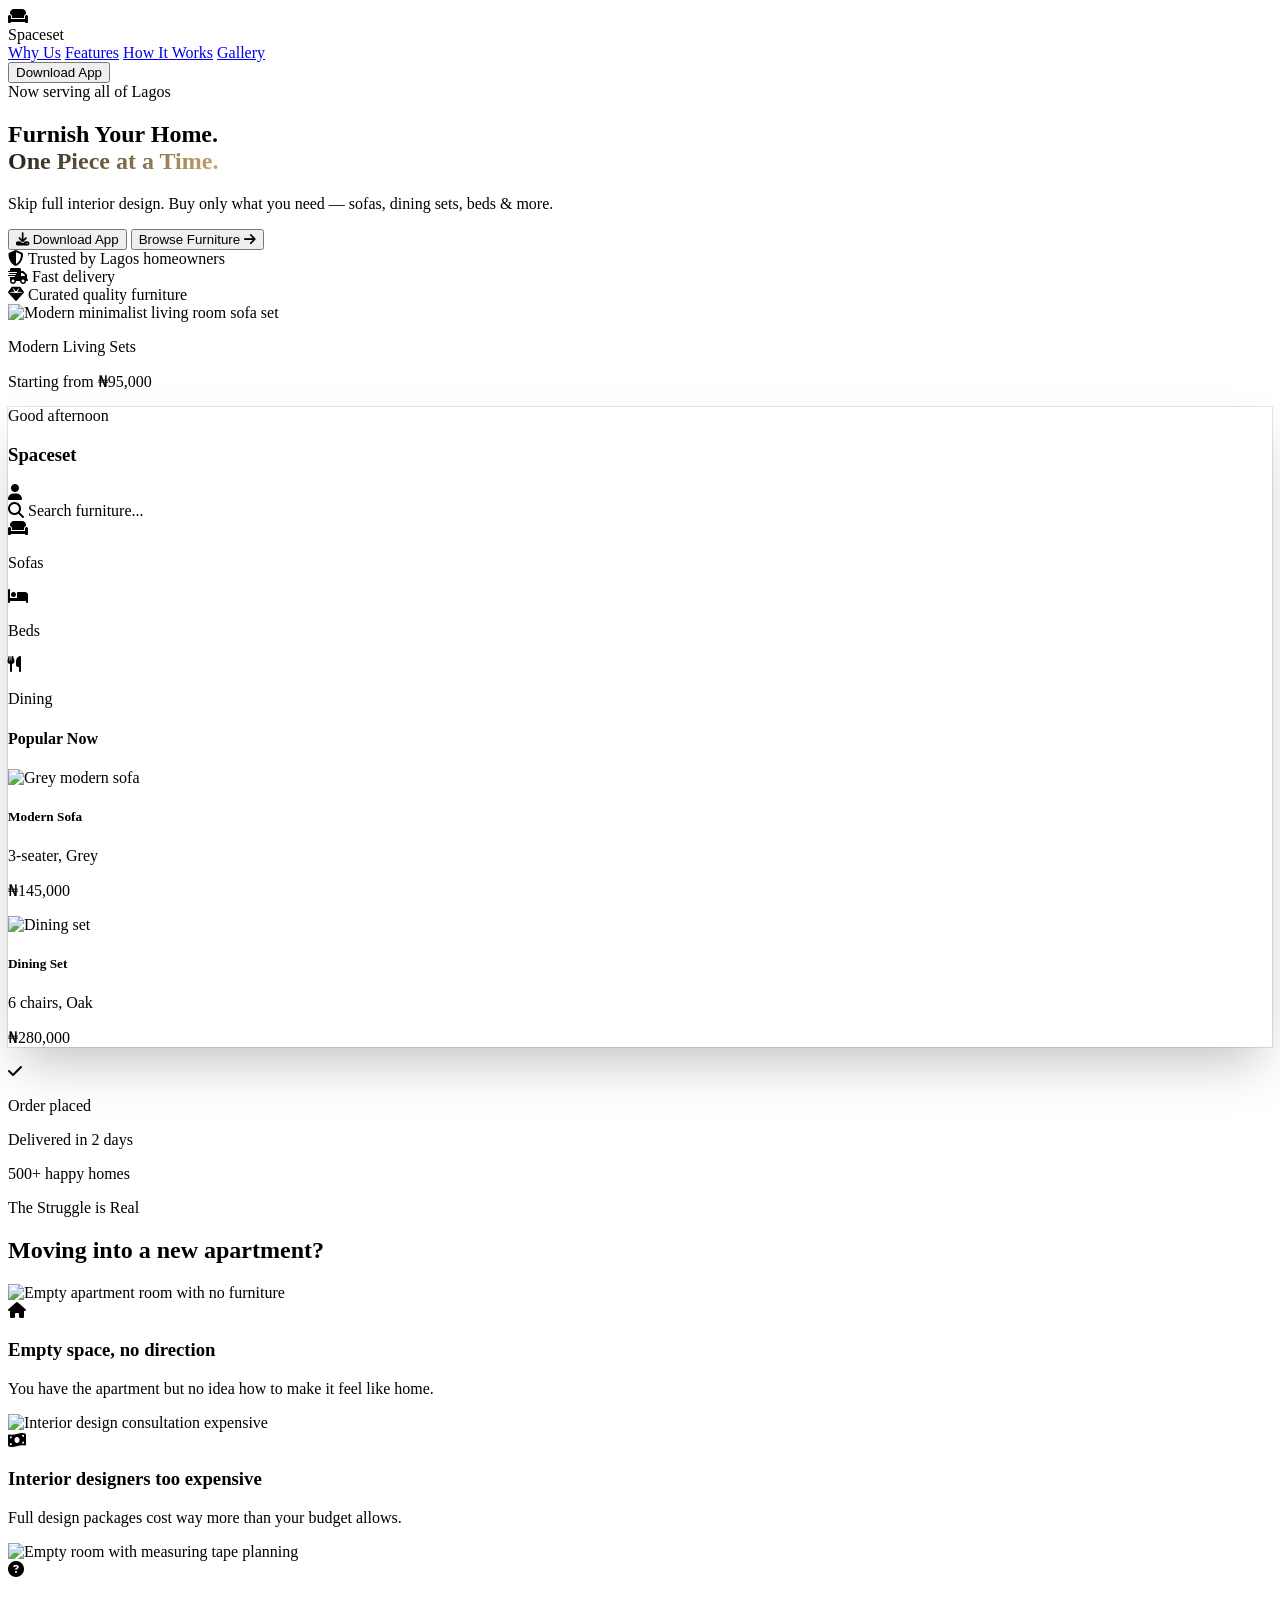
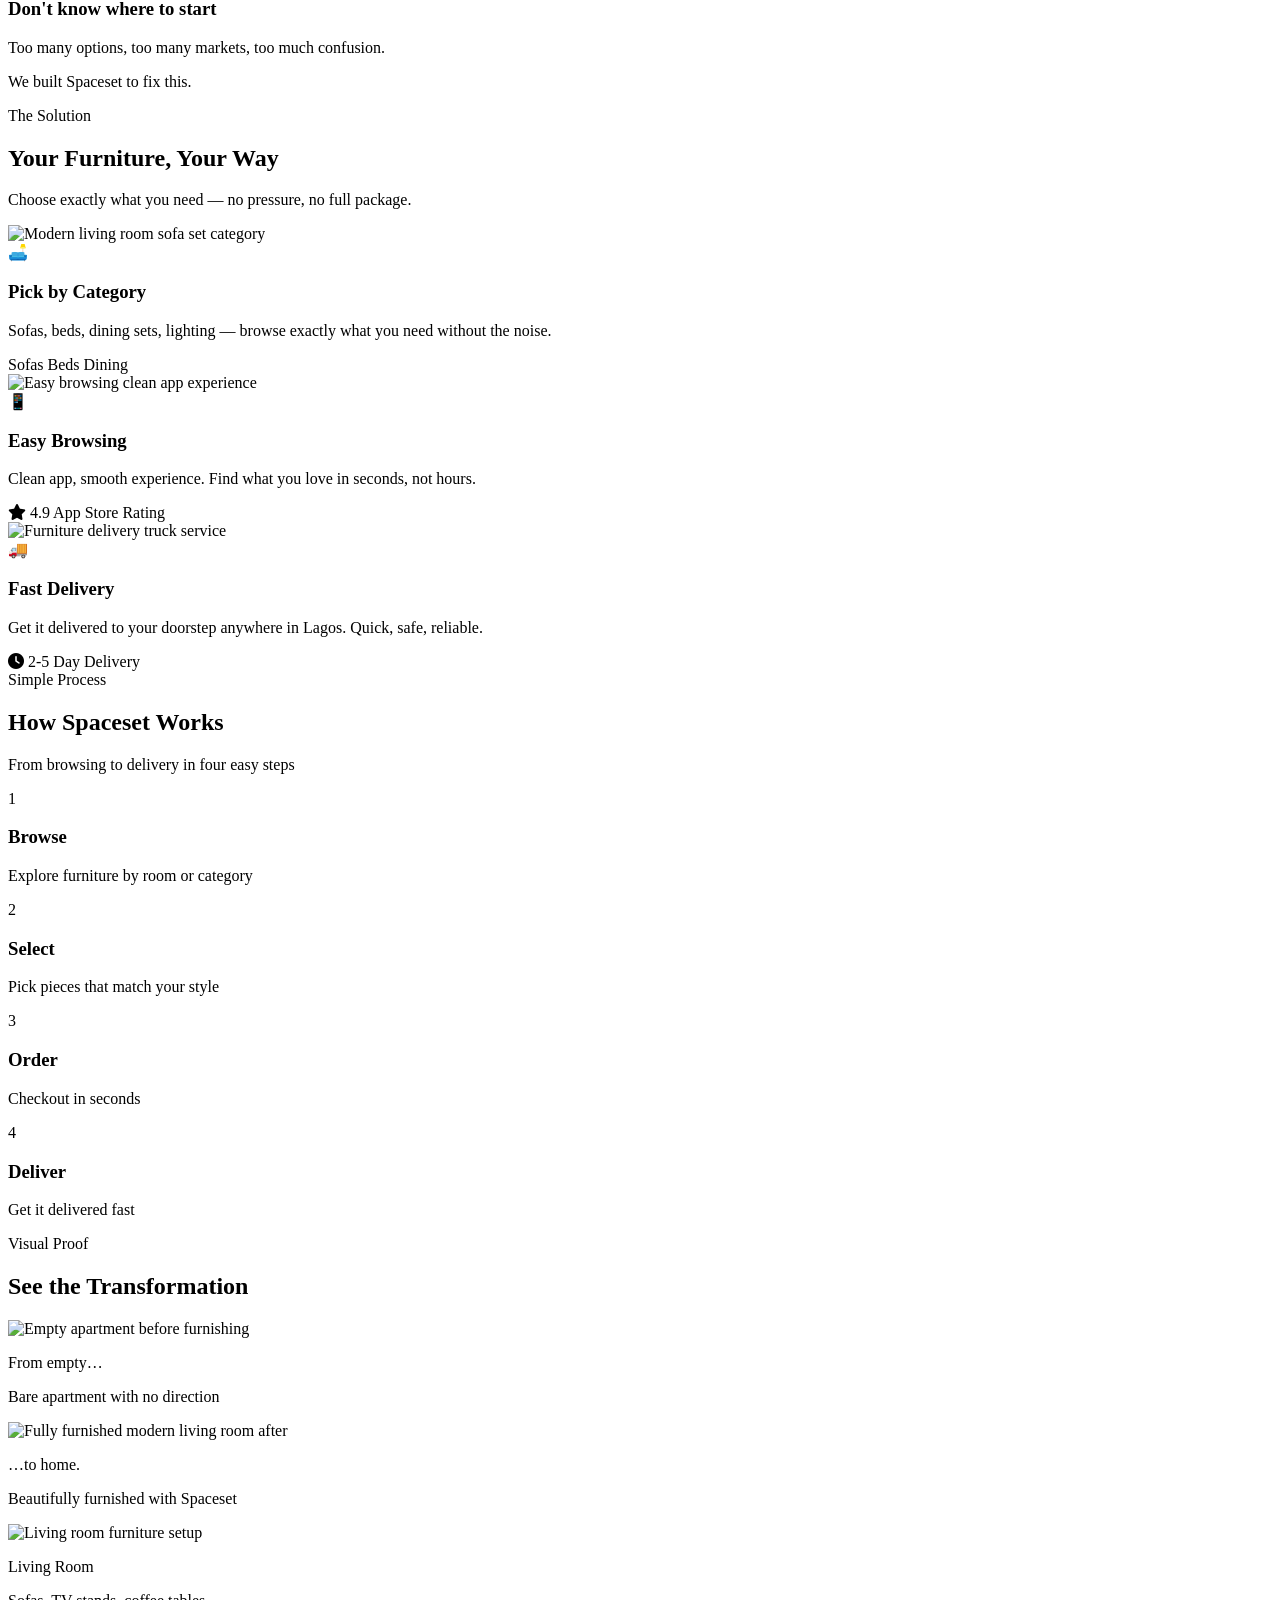
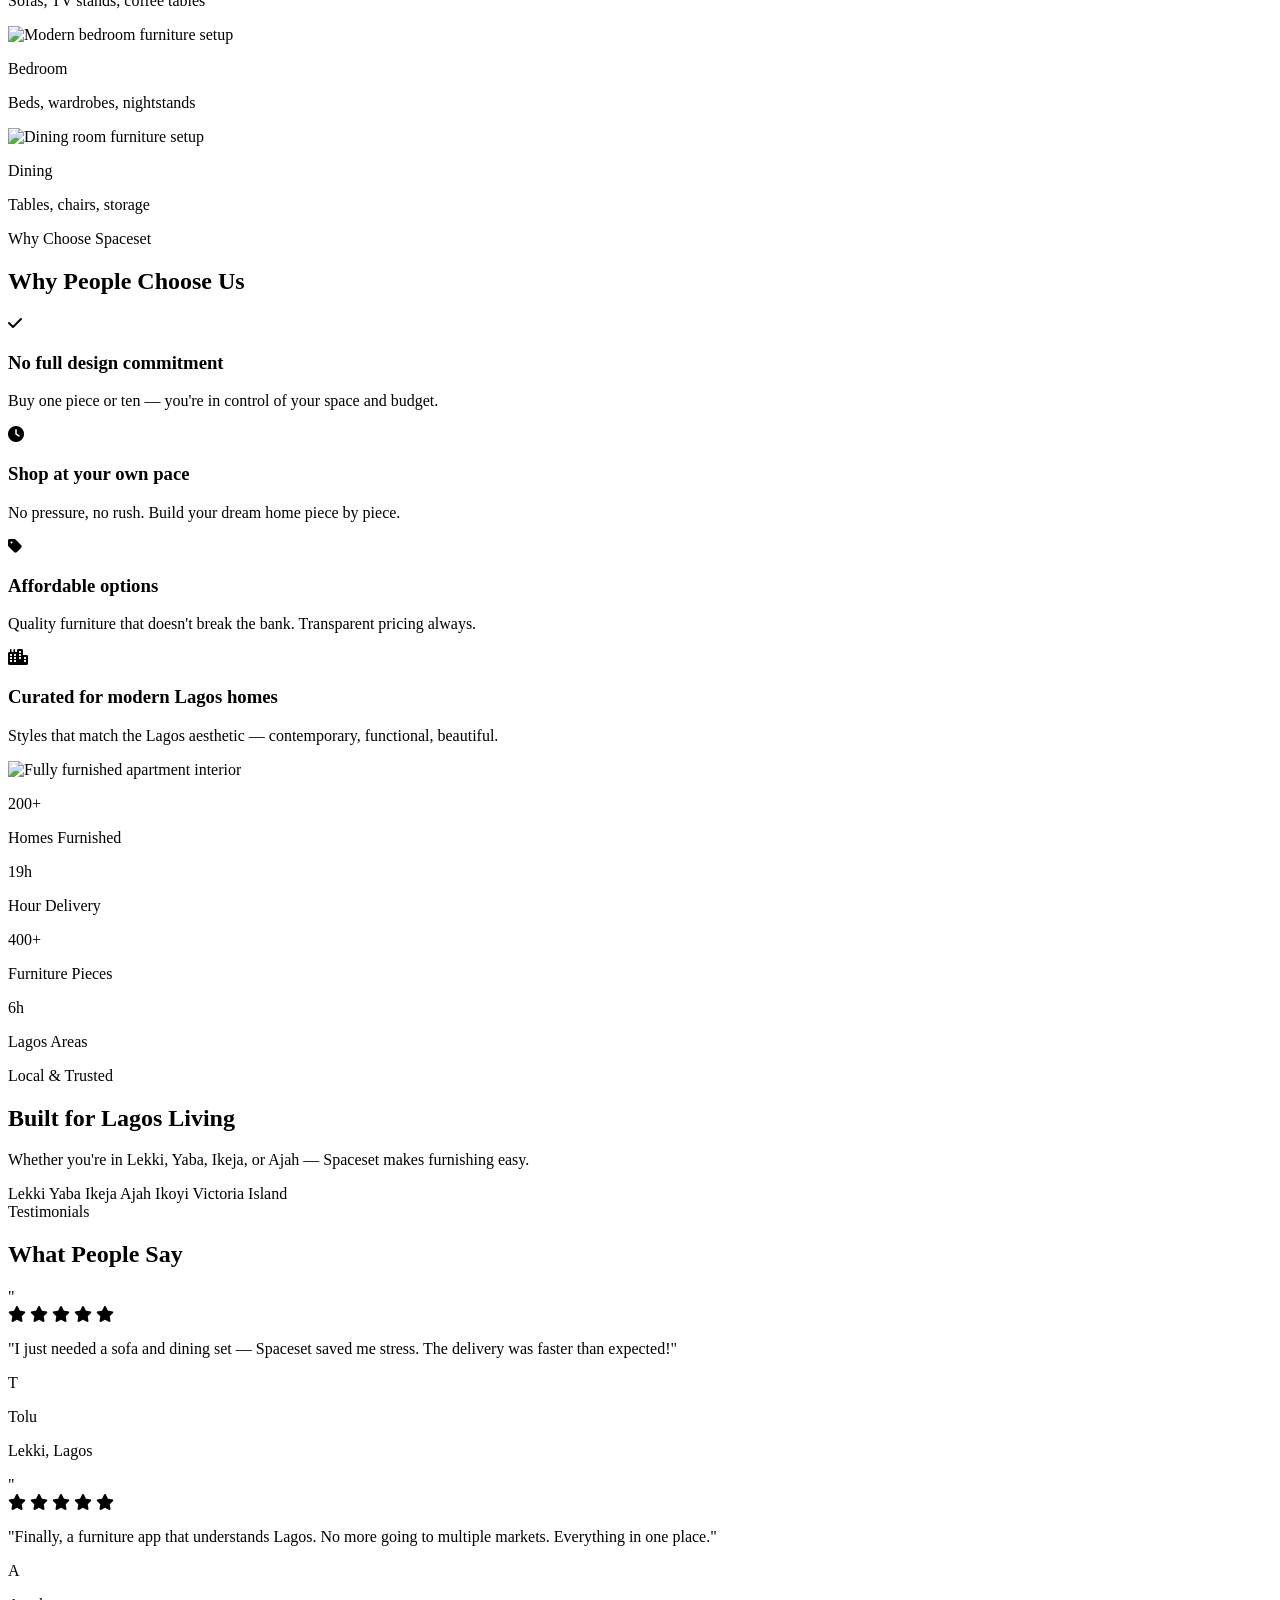
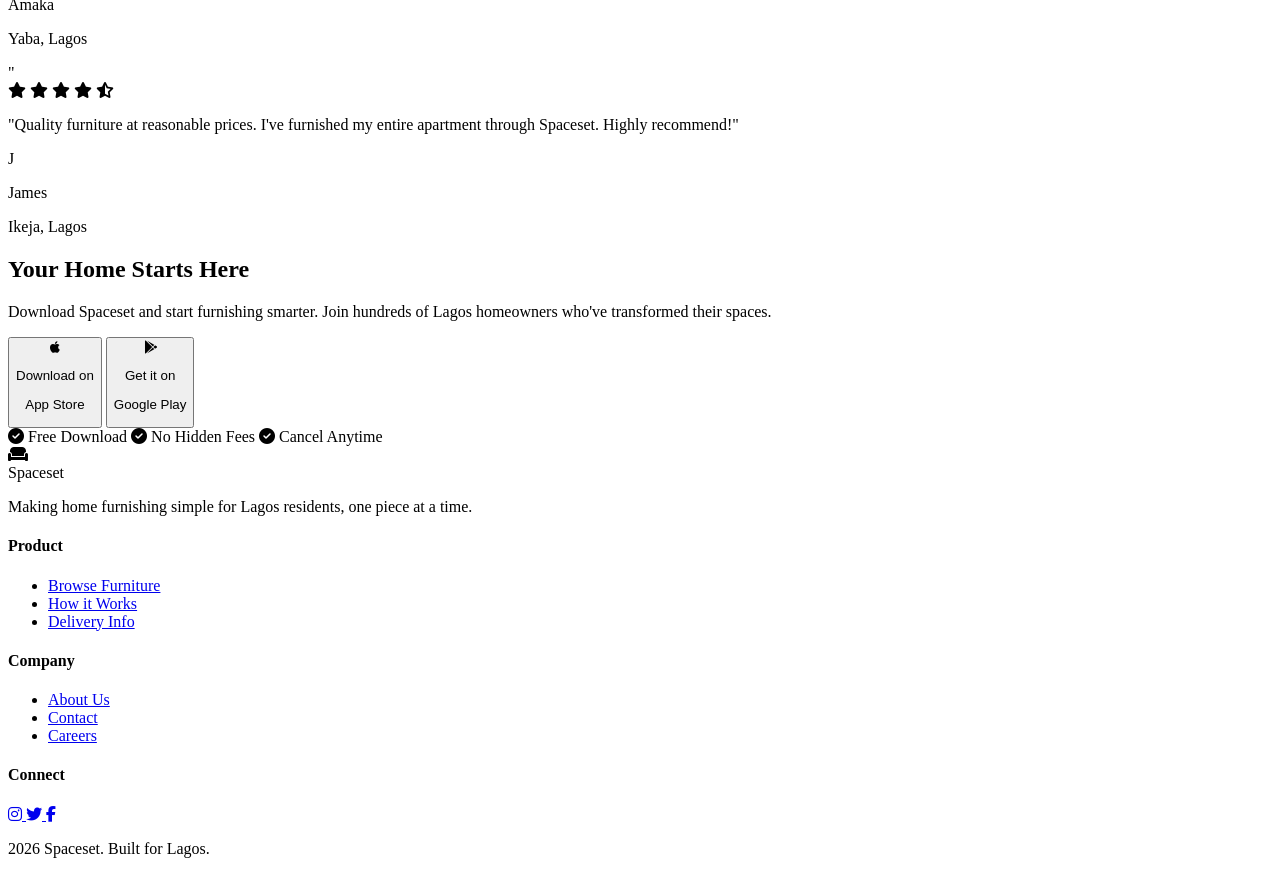
==== index.html @ 76ae664b "Add files via upload Initial deploy" ====
<!DOCTYPE html>
<html lang="en" class="scroll-smooth">
<head>
    <meta charset="UTF-8">
    <meta name="viewport" content="width=device-width, initial-scale=1.0">
    <title>Spaceset — Furnish Your Home, One Piece at a Time</title>
    <!-- Custom CSS replaces Tailwind CDN -->
    <link rel="stylesheet" href="css/styles.css">
    <link rel="preconnect" href="https://fonts.googleapis.com">
    <link rel="preconnect" href="https://fonts.gstatic.com" crossorigin>
    <link href="https://fonts.googleapis.com/css2?family=Montserrat:wght@400;500;600;700;800;900&family=Open+Sans:wght@300;400;500;600&display=swap" rel="stylesheet">
    <link rel="stylesheet" href="https://cdnjs.cloudflare.com/ajax/libs/font-awesome/6.4.0/css/all.min.css">
    <style>
        .fade-in-up {
            opacity: 0;
            transform: translateY(30px);
            transition: opacity 0.8s ease-out, transform 0.8s ease-out;
        }
        .fade-in-up.visible {
            opacity: 1;
            transform: translateY(0);
        }
        .phone-mockup {
            box-shadow: 0 25px 50px -12px rgba(0, 0, 0, 0.25), 0 0 0 1px rgba(0,0,0,0.1);
        }
        .glass-card {
            background: rgba(255, 255, 255, 0.7);
            backdrop-filter: blur(10px);
        }
        .gradient-text {
            background: linear-gradient(135deg, #1a1a1a 0%, #c9a96e 100%);
            -webkit-background-clip: text;
            -webkit-text-fill-color: transparent;
            background-clip: text;
        }
        @keyframes float {
            0%, 100% { transform: translateY(0px); }
            50% { transform: translateY(-20px); }
        }
        .float-animation {
            animation: float 6s ease-in-out infinite;
        }
        .img-zoom {
            transition: transform 0.7s ease;
        }
        .group:hover .img-zoom {
            transform: scale(1.08);
        }
        .overlay-fade {
            opacity: 0;
            transition: opacity 0.5s ease;
        }
        .group:hover .overlay-fade {
            opacity: 1;
        }
    </style>
</head>
<body class="font-body text-gray-800 bg-white antialiased overflow-x-hidden">

    <!-- Navigation -->
    <nav id="navbar" class="fixed w-full z-50 transition-all duration-300 bg-transparent">
        <div class="max-w-7xl mx-auto px-4 sm:px-6 lg:px-8">
            <div class="flex justify-between items-center h-20">
                <div class="flex items-center space-x-2">
                    <div class="w-10 h-10 bg-primary rounded-lg flex items-center justify-center">
                        <i class="fas fa-couch text-accent text-lg"></i>
                    </div>
                    <span class="font-heading font-bold text-xl text-primary tracking-tight">Spaceset</span>
                </div>
                <div class="hidden md:flex items-center space-x-8">
                    <a href="#problem" class="text-sm font-medium text-gray-600 hover:text-primary transition-colors">Why Us</a>
                    <a href="#solution" class="text-sm font-medium text-gray-600 hover:text-primary transition-colors">Features</a>
                    <a href="#how-it-works" class="text-sm font-medium text-gray-600 hover:text-primary transition-colors">How It Works</a>
                    <a href="#showcase" class="text-sm font-medium text-gray-600 hover:text-primary transition-colors">Gallery</a>
                </div>
                <button class="bg-primary text-white px-6 py-2.5 rounded-full font-heading font-semibold text-sm hover:bg-gray-800 transition-all transform hover:scale-105 shadow-lg">
                    Download App
                </button>
            </div>
        </div>
    </nav>

    <!-- 1. Hero Section -->
    <section class="relative min-h-screen flex items-center bg-gradient-to-br from-cream via-white to-gray-50 overflow-hidden pt-20">
        <div class="absolute inset-0 opacity-5">
            <div class="absolute top-20 left-10 w-72 h-72 bg-accent rounded-full blur-3xl"></div>
            <div class="absolute bottom-20 right-10 w-96 h-96 bg-deep-green rounded-full blur-3xl"></div>
        </div>
        
        <div class="max-w-7xl mx-auto px-4 sm:px-6 lg:px-8 w-full relative z-10">
            <div class="grid lg:grid-cols-2 gap-12 items-center">
                <!-- Left: Text -->
                <div class="fade-in-up space-y-8">
                    <div class="inline-flex items-center px-4 py-2 rounded-full bg-white border border-gray-200 shadow-sm">
                        <span class="w-2 h-2 bg-green-500 rounded-full mr-2 animate-pulse"></span>
                        <span class="text-sm font-medium text-gray-600">Now serving all of Lagos</span>
                    </div>
                    
                    <h1 class="font-heading font-black text-5xl md:text-7xl leading-tight text-primary">
                        Furnish Your Home.<br>
                        <span class="gradient-text">One Piece at a Time.</span>
                    </h1>
                    
                    <p class="text-lg md:text-xl text-gray-600 max-w-lg leading-relaxed">
                        Skip full interior design. Buy only what you need — sofas, dining sets, beds & more.
                    </p>
                    
                    <div class="flex flex-col sm:flex-row gap-4">
                        <button class="bg-primary text-white px-8 py-4 rounded-full font-heading font-bold text-lg hover:bg-gray-800 transition-all transform hover:scale-105 shadow-xl flex items-center justify-center gap-2 group">
                            <i class="fas fa-download group-hover:animate-bounce"></i>
                            Download App
                        </button>
                        <button class="bg-white text-primary border-2 border-primary px-8 py-4 rounded-full font-heading font-bold text-lg hover:bg-primary hover:text-white transition-all flex items-center justify-center gap-2">
                            Browse Furniture
                            <i class="fas fa-arrow-right"></i>
                        </button>
                    </div>
                    
                    <div class="flex flex-wrap items-center gap-6 pt-4">
                        <div class="flex items-center gap-2 text-sm text-gray-600">
                            <i class="fas fa-shield-alt text-accent"></i>
                            <span class="font-medium">Trusted by Lagos homeowners</span>
                        </div>
                        <div class="flex items-center gap-2 text-sm text-gray-600">
                            <i class="fas fa-shipping-fast text-accent"></i>
                            <span class="font-medium">Fast delivery</span>
                        </div>
                        <div class="flex items-center gap-2 text-sm text-gray-600">
                            <i class="fas fa-gem text-accent"></i>
                            <span class="font-medium">Curated quality furniture</span>
                        </div>
                    </div>
                </div>
                
                <!-- Right: Hero Image + Phone Mockup -->
                <div class="fade-in-up relative flex justify-center lg:justify-end">
                    <div class="relative float-animation">
                        <!-- Hero Furniture Image -->
                        <div class="relative w-80 md:w-96 rounded-3xl overflow-hidden shadow-2xl mb-6">
                            <img src="https://kimi-web-img.moonshot.cn/img/www.spryinterior.com/67b6e90e1dbd9a24636efcf74c1b83a1326f757b.jpg" alt="Modern minimalist living room sofa set" class="w-full h-64 object-cover">
                            <div class="absolute bottom-0 left-0 right-0 bg-gradient-to-t from-black/60 to-transparent p-4">
                                <p class="text-white font-heading font-bold text-sm">Modern Living Sets</p>
                                <p class="text-white/80 text-xs">Starting from ₦95,000</p>
                            </div>
                        </div>
                        
                        <!-- Phone Frame -->
                        <div class="phone-mockup w-72 md:w-80 bg-primary rounded-[3rem] p-3 relative z-10 mx-auto">
                            <div class="bg-white rounded-[2.5rem] overflow-hidden h-[580px] relative">
                                <div class="absolute top-0 left-1/2 transform -translate-x-1/2 w-32 h-7 bg-primary rounded-b-2xl z-20"></div>
                                
                                <div class="h-full overflow-y-auto scrollbar-hide">
                                    <div class="bg-primary text-white p-6 pt-12">
                                        <div class="flex justify-between items-center mb-4">
                                            <div>
                                                <p class="text-xs text-gray-400">Good afternoon</p>
                                                <h3 class="font-heading font-bold text-lg">Spaceset</h3>
                                            </div>
                                            <div class="w-10 h-10 bg-accent rounded-full flex items-center justify-center">
                                                <i class="fas fa-user text-primary text-sm"></i>
                                            </div>
                                        </div>
                                        <div class="bg-gray-800 rounded-xl p-3 flex items-center gap-2">
                                            <i class="fas fa-search text-gray-400 text-sm"></i>
                                            <span class="text-sm text-gray-400">Search furniture...</span>
                                        </div>
                                    </div>
                                    
                                    <div class="p-4">
                                        <div class="flex gap-3 overflow-x-auto pb-2 scrollbar-hide">
                                            <div class="flex-shrink-0 bg-accent/10 rounded-xl p-3 text-center min-w-[80px]">
                                                <i class="fas fa-couch text-accent text-xl mb-1"></i>
                                                <p class="text-xs font-semibold text-primary">Sofas</p>
                                            </div>
                                            <div class="flex-shrink-0 bg-gray-100 rounded-xl p-3 text-center min-w-[80px]">
                                                <i class="fas fa-bed text-gray-600 text-xl mb-1"></i>
                                                <p class="text-xs font-semibold text-gray-600">Beds</p>
                                            </div>
                                            <div class="flex-shrink-0 bg-gray-100 rounded-xl p-3 text-center min-w-[80px]">
                                                <i class="fas fa-utensils text-gray-600 text-xl mb-1"></i>
                                                <p class="text-xs font-semibold text-gray-600">Dining</p>
                                            </div>
                                        </div>
                                    </div>
                                    
                                    <div class="px-4 pb-4">
                                        <h4 class="font-heading font-bold text-primary mb-3 text-sm">Popular Now</h4>
                                        <div class="space-y-3">
                                            <div class="bg-gray-50 rounded-2xl p-3 flex gap-3">
                                                <div class="w-20 h-20 rounded-xl overflow-hidden flex-shrink-0">
                                                    <img src="https://kimi-web-img.moonshot.cn/img/s3.amazonaws.com/806de209eccf23f33b3bc09010c8ce914041cd92.jpeg" alt="Grey modern sofa" class="w-full h-full object-cover">
                                                </div>
                                                <div class="flex-1">
                                                    <h5 class="font-semibold text-sm text-primary">Modern Sofa</h5>
                                                    <p class="text-xs text-gray-500">3-seater, Grey</p>
                                                    <p class="text-accent font-bold text-sm mt-1">₦145,000</p>
                                                </div>
                                            </div>
                                            <div class="bg-gray-50 rounded-2xl p-3 flex gap-3">
                                                <div class="w-20 h-20 rounded-xl overflow-hidden flex-shrink-0">
                                                    <img src="https://kimi-web-img.moonshot.cn/img/www.thespruce.com/eb7497d06cd98b5de3d6569ac2691347e1cdd31a.jpg" alt="Dining set" class="w-full h-full object-cover">
                                                </div>
                                                <div class="flex-1">
                                                    <h5 class="font-semibold text-sm text-primary">Dining Set</h5>
                                                    <p class="text-xs text-gray-500">6 chairs, Oak</p>
                                                    <p class="text-accent font-bold text-sm mt-1">₦280,000</p>
                                                </div>
                                            </div>
                                        </div>
                                    </div>
                                </div>
                            </div>
                        </div>
                        
                        <div class="absolute -top-6 -right-6 bg-white rounded-2xl p-4 shadow-xl z-20 animate-bounce" style="animation-duration: 3s;">
                            <div class="flex items-center gap-3">
                                <div class="w-10 h-10 bg-green-100 rounded-full flex items-center justify-center">
                                    <i class="fas fa-check text-green-600"></i>
                                </div>
                                <div>
                                    <p class="text-xs text-gray-500">Order placed</p>
                                    <p class="font-bold text-sm text-primary">Delivered in 2 days</p>
                                </div>
                            </div>
                        </div>
                        
                        <div class="absolute -bottom-4 -left-6 bg-white rounded-2xl p-4 shadow-xl z-20" style="animation: float 4s ease-in-out infinite; animation-delay: 1s;">
                            <div class="flex items-center gap-2">
                                <div class="flex -space-x-2">
                                    <div class="w-8 h-8 bg-gray-300 rounded-full border-2 border-white"></div>
                                    <div class="w-8 h-8 bg-gray-400 rounded-full border-2 border-white"></div>
                                    <div class="w-8 h-8 bg-gray-500 rounded-full border-2 border-white"></div>
                                </div>
                                <p class="text-xs font-semibold text-primary">500+ happy homes</p>
                            </div>
                        </div>
                    </div>
                </div>
            </div>
        </div>
    </section>

    <!-- 2. Problem Section -->
    <section id="problem" class="py-24 bg-white relative overflow-hidden">
        <div class="max-w-7xl mx-auto px-4 sm:px-6 lg:px-8">
            <div class="text-center mb-16 fade-in-up">
                <span class="text-accent font-heading font-semibold text-sm tracking-widest uppercase">The Struggle is Real</span>
                <h2 class="font-heading font-black text-4xl md:text-5xl text-primary mt-4">Moving into a new apartment?</h2>
            </div>
            
            <div class="grid md:grid-cols-3 gap-8 mb-16">
                <div class="fade-in-up group text-center rounded-3xl overflow-hidden bg-cream hover:bg-primary hover:text-white transition-all duration-500 cursor-pointer">
                    <div class="h-48 overflow-hidden">
                        <img src="https://kimi-web-img.moonshot.cn/img/cdn.prod.website-files.com/23c1918b455fa8163aec389356d10fa747ca32a4.webp" alt="Empty apartment room with no furniture" class="w-full h-full object-cover img-zoom">
                    </div>
                    <div class="p-8">
                        <div class="w-16 h-16 mx-auto mb-4 bg-white group-hover:bg-accent rounded-2xl flex items-center justify-center shadow-lg transition-colors -mt-16 relative z-10 border-4 border-cream group-hover:border-primary">
                            <i class="fas fa-home text-2xl text-primary group-hover:text-white"></i>
                        </div>
                        <h3 class="font-heading font-bold text-xl mb-3">Empty space, no direction</h3>
                        <p class="text-gray-600 group-hover:text-gray-300">You have the apartment but no idea how to make it feel like home.</p>
                    </div>
                </div>
                
                <div class="fade-in-up group text-center rounded-3xl overflow-hidden bg-cream hover:bg-primary hover:text-white transition-all duration-500 cursor-pointer" style="transition-delay: 0.1s;">
                    <div class="h-48 overflow-hidden">
                        <img src="https://kimi-web-img.moonshot.cn/img/www.decorilla.com/e7c85d3e609928546595f5cd26ecc8ba48ae40fe.jpg" alt="Interior design consultation expensive" class="w-full h-full object-cover img-zoom">
                    </div>
                    <div class="p-8">
                        <div class="w-16 h-16 mx-auto mb-4 bg-white group-hover:bg-accent rounded-2xl flex items-center justify-center shadow-lg transition-colors -mt-16 relative z-10 border-4 border-cream group-hover:border-primary">
                            <i class="fas fa-money-bill-wave text-2xl text-primary group-hover:text-white"></i>
                        </div>
                        <h3 class="font-heading font-bold text-xl mb-3">Interior designers too expensive</h3>
                        <p class="text-gray-600 group-hover:text-gray-300">Full design packages cost way more than your budget allows.</p>
                    </div>
                </div>
                
                <div class="fade-in-up group text-center rounded-3xl overflow-hidden bg-cream hover:bg-primary hover:text-white transition-all duration-500 cursor-pointer" style="transition-delay: 0.2s;">
                    <div class="h-48 overflow-hidden">
                        <img src="https://kimi-web-img.moonshot.cn/img/cdn.prod.website-files.com/195e6fa663efe2d562a064a7d8d3f9716f20a81d.webp" alt="Empty room with measuring tape planning" class="w-full h-full object-cover img-zoom">
                    </div>
                    <div class="p-8">
                        <div class="w-16 h-16 mx-auto mb-4 bg-white group-hover:bg-accent rounded-2xl flex items-center justify-center shadow-lg transition-colors -mt-16 relative z-10 border-4 border-cream group-hover:border-primary">
                            <i class="fas fa-question-circle text-2xl text-primary group-hover:text-white"></i>
                        </div>
                        <h3 class="font-heading font-bold text-xl mb-3">Don't know where to start</h3>
                        <p class="text-gray-600 group-hover:text-gray-300">Too many options, too many markets, too much confusion.</p>
                    </div>
                </div>
            </div>
            
            <div class="text-center fade-in-up">
                <p class="font-heading font-bold text-2xl md:text-3xl text-primary">We built Spaceset to fix this.</p>
                <div class="w-24 h-1 bg-accent mx-auto mt-4 rounded-full"></div>
            </div>
        </div>
    </section>

    <!-- 3. Solution Section -->
    <section id="solution" class="py-24 bg-gradient-to-b from-cream to-white">
        <div class="max-w-7xl mx-auto px-4 sm:px-6 lg:px-8">
            <div class="text-center mb-16 fade-in-up">
                <span class="text-accent font-heading font-semibold text-sm tracking-widest uppercase">The Solution</span>
                <h2 class="font-heading font-black text-4xl md:text-5xl text-primary mt-4">Your Furniture, Your Way</h2>
                <p class="mt-4 text-lg text-gray-600 max-w-2xl mx-auto">Choose exactly what you need — no pressure, no full package.</p>
            </div>
            
            <div class="grid md:grid-cols-3 gap-8">
                <div class="fade-in-up bg-white rounded-3xl overflow-hidden shadow-lg hover:shadow-2xl transition-all duration-500 border border-gray-100 group">
                    <div class="h-56 overflow-hidden">
                        <img src="https://kimi-web-img.moonshot.cn/img/m.media-amazon.com/02155821a7e7158742324a6cb4ce02ed9e4ac0e9.jpg" alt="Modern living room sofa set category" class="w-full h-full object-cover img-zoom">
                    </div>
                    <div class="p-8">
                        <div class="w-16 h-16 bg-cream rounded-2xl flex items-center justify-center mb-6 group-hover:bg-primary transition-colors">
                            <span class="text-3xl">🛋️</span>
                        </div>
                        <h3 class="font-heading font-bold text-2xl text-primary mb-3">Pick by Category</h3>
                        <p class="text-gray-600 leading-relaxed">Sofas, beds, dining sets, lighting — browse exactly what you need without the noise.</p>
                        <div class="mt-6 flex gap-2 flex-wrap">
                            <span class="px-3 py-1 bg-cream rounded-full text-xs font-semibold text-primary">Sofas</span>
                            <span class="px-3 py-1 bg-cream rounded-full text-xs font-semibold text-primary">Beds</span>
                            <span class="px-3 py-1 bg-cream rounded-full text-xs font-semibold text-primary">Dining</span>
                        </div>
                    </div>
                </div>
                
                <div class="fade-in-up bg-white rounded-3xl overflow-hidden shadow-lg hover:shadow-2xl transition-all duration-500 border border-gray-100 group" style="transition-delay: 0.1s;">
                    <div class="h-56 overflow-hidden">
                        <img src="https://kimi-web-img.moonshot.cn/img/s3.amazonaws.com/806de209eccf23f33b3bc09010c8ce914041cd92.jpeg" alt="Easy browsing clean app experience" class="w-full h-full object-cover img-zoom">
                    </div>
                    <div class="p-8">
                        <div class="w-16 h-16 bg-cream rounded-2xl flex items-center justify-center mb-6 group-hover:bg-primary transition-colors">
                            <span class="text-3xl">📱</span>
                        </div>
                        <h3 class="font-heading font-bold text-2xl text-primary mb-3">Easy Browsing</h3>
                        <p class="text-gray-600 leading-relaxed">Clean app, smooth experience. Find what you love in seconds, not hours.</p>
                        <div class="mt-6 flex items-center gap-2 text-sm text-accent font-semibold">
                            <i class="fas fa-star"></i>
                            <span>4.9 App Store Rating</span>
                        </div>
                    </div>
                </div>
                
                <div class="fade-in-up bg-white rounded-3xl overflow-hidden shadow-lg hover:shadow-2xl transition-all duration-500 border border-gray-100 group" style="transition-delay: 0.2s;">
                    <div class="h-56 overflow-hidden">
                        <img src="https://kimi-web-img.moonshot.cn/img/t3.ftcdn.net/330464d81a84c9e3f1530f14c0138417ec9ad502.jpg" alt="Furniture delivery truck service" class="w-full h-full object-cover img-zoom">
                    </div>
                    <div class="p-8">
                        <div class="w-16 h-16 bg-cream rounded-2xl flex items-center justify-center mb-6 group-hover:bg-primary transition-colors">
                            <span class="text-3xl">🚚</span>
                        </div>
                        <h3 class="font-heading font-bold text-2xl text-primary mb-3">Fast Delivery</h3>
                        <p class="text-gray-600 leading-relaxed">Get it delivered to your doorstep anywhere in Lagos. Quick, safe, reliable.</p>
                        <div class="mt-6 flex items-center gap-2 text-sm text-green-600 font-semibold">
                            <i class="fas fa-clock"></i>
                            <span>2-5 Day Delivery</span>
                        </div>
                    </div>
                </div>
            </div>
        </div>
    </section>

    <!-- 4. How It Works -->
    <section id="how-it-works" class="py-24 bg-primary text-white relative overflow-hidden">
        <div class="absolute inset-0 opacity-10">
            <div class="absolute top-0 left-0 w-full h-full" style="background-image: radial-gradient(circle at 2px 2px, white 1px, transparent 0); background-size: 40px 40px;"></div>
        </div>
        
        <div class="max-w-7xl mx-auto px-4 sm:px-6 lg:px-8 relative z-10">
            <div class="text-center mb-16 fade-in-up">
                <span class="text-accent font-heading font-semibold text-sm tracking-widest uppercase">Simple Process</span>
                <h2 class="font-heading font-black text-4xl md:text-5xl mt-4">How Spaceset Works</h2>
                <p class="mt-4 text-lg text-gray-400">From browsing to delivery in four easy steps</p>
            </div>
            
            <div class="grid md:grid-cols-4 gap-8 relative">
                <div class="hidden md:block absolute top-24 left-0 w-full h-0.5 bg-gray-800 -z-10"></div>
                
                <div class="fade-in-up text-center group">
                    <div class="w-20 h-20 mx-auto bg-gray-800 border-4 border-primary group-hover:border-accent group-hover:bg-accent rounded-full flex items-center justify-center mb-6 transition-all duration-500 relative z-10">
                        <span class="font-heading font-black text-2xl group-hover:text-primary">1</span>
                    </div>
                    <h3 class="font-heading font-bold text-xl mb-2">Browse</h3>
                    <p class="text-gray-400 text-sm">Explore furniture by room or category</p>
                </div>
                
                <div class="fade-in-up text-center group" style="transition-delay: 0.15s;">
                    <div class="w-20 h-20 mx-auto bg-gray-800 border-4 border-primary group-hover:border-accent group-hover:bg-accent rounded-full flex items-center justify-center mb-6 transition-all duration-500 relative z-10">
                        <span class="font-heading font-black text-2xl group-hover:text-primary">2</span>
                    </div>
                    <h3 class="font-heading font-bold text-xl mb-2">Select</h3>
                    <p class="text-gray-400 text-sm">Pick pieces that match your style</p>
                </div>
                
                <div class="fade-in-up text-center group" style="transition-delay: 0.3s;">
                    <div class="w-20 h-20 mx-auto bg-gray-800 border-4 border-primary group-hover:border-accent group-hover:bg-accent rounded-full flex items-center justify-center mb-6 transition-all duration-500 relative z-10">
                        <span class="font-heading font-black text-2xl group-hover:text-primary">3</span>
                    </div>
                    <h3 class="font-heading font-bold text-xl mb-2">Order</h3>
                    <p class="text-gray-400 text-sm">Checkout in seconds</p>
                </div>
                
                <div class="fade-in-up text-center group" style="transition-delay: 0.45s;">
                    <div class="w-20 h-20 mx-auto bg-gray-800 border-4 border-primary group-hover:border-accent group-hover:bg-accent rounded-full flex items-center justify-center mb-6 transition-all duration-500 relative z-10">
                        <span class="font-heading font-black text-2xl group-hover:text-primary">4</span>
                    </div>
                    <h3 class="font-heading font-bold text-xl mb-2">Deliver</h3>
                    <p class="text-gray-400 text-sm">Get it delivered fast</p>
                </div>
            </div>
        </div>
    </section>

    <!-- 5. Visual Showcase -->
    <section id="showcase" class="py-24 bg-cream">
        <div class="max-w-7xl mx-auto px-4 sm:px-6 lg:px-8">
            <div class="text-center mb-16 fade-in-up">
                <span class="text-accent font-heading font-semibold text-sm tracking-widest uppercase">Visual Proof</span>
                <h2 class="font-heading font-black text-4xl md:text-5xl text-primary mt-4">See the Transformation</h2>
            </div>
            
            <div class="grid md:grid-cols-2 gap-8 mb-12">
                <div class="fade-in-up relative group overflow-hidden rounded-3xl shadow-2xl">
                    <div class="aspect-[4/3] relative">
                        <img src="https://kimi-web-img.moonshot.cn/img/cdn.prod.website-files.com/195e6fa663efe2d562a064a7d8d3f9716f20a81d.webp" alt="Empty apartment before furnishing" class="w-full h-full object-cover img-zoom">
                        <div class="absolute inset-0 bg-gradient-to-t from-black/60 to-transparent overlay-fade"></div>
                    </div>
                    <div class="absolute bottom-6 left-6 right-6">
                        <div class="glass-card rounded-2xl p-4">
                            <p class="font-heading font-bold text-primary text-lg">From empty…</p>
                            <p class="text-gray-600 text-sm">Bare apartment with no direction</p>
                        </div>
                    </div>
                </div>
                
                <div class="fade-in-up relative group overflow-hidden rounded-3xl shadow-2xl" style="transition-delay: 0.2s;">
                    <div class="aspect-[4/3] relative">
                        <img src="https://kimi-web-img.moonshot.cn/img/valyoufurniture.com/cf4e38c0ab716c823ec277578889577f9c9d1c61.jpg" alt="Fully furnished modern living room after" class="w-full h-full object-cover img-zoom">
                        <div class="absolute inset-0 bg-gradient-to-t from-black/60 to-transparent overlay-fade"></div>
                    </div>
                    <div class="absolute bottom-6 left-6 right-6">
                        <div class="glass-card rounded-2xl p-4">
                            <p class="font-heading font-bold text-primary text-lg">…to home.</p>
                            <p class="text-gray-600 text-sm">Beautifully furnished with Spaceset</p>
                        </div>
                    </div>
                </div>
            </div>
            
            <div class="grid md:grid-cols-3 gap-6">
                <div class="fade-in-up relative overflow-hidden rounded-2xl aspect-[3/4] group cursor-pointer">
                    <img src="https://kimi-web-img.moonshot.cn/img/m.media-amazon.com/02155821a7e7158742324a6cb4ce02ed9e4ac0e9.jpg" alt="Living room furniture setup" class="w-full h-full object-cover img-zoom">
                    <div class="absolute inset-0 bg-gradient-to-t from-primary/80 via-transparent to-transparent"></div>
                    <div class="absolute bottom-6 left-6">
                        <p class="text-white font-heading font-bold text-xl">Living Room</p>
                        <p class="text-gray-300 text-sm mt-1">Sofas, TV stands, coffee tables</p>
                    </div>
                </div>
                
                <div class="fade-in-up relative overflow-hidden rounded-2xl aspect-[3/4] group cursor-pointer" style="transition-delay: 0.1s;">
                    <img src="https://kimi-web-img.moonshot.cn/img/media.architecturaldigest.com/68c0eeda45da797517554f35eb023c4452b531c2.jpg" alt="Modern bedroom furniture setup" class="w-full h-full object-cover img-zoom">
                    <div class="absolute inset-0 bg-gradient-to-t from-primary/80 via-transparent to-transparent"></div>
                    <div class="absolute bottom-6 left-6">
                        <p class="text-white font-heading font-bold text-xl">Bedroom</p>
                        <p class="text-gray-300 text-sm mt-1">Beds, wardrobes, nightstands</p>
                    </div>
                </div>
                
                <div class="fade-in-up relative overflow-hidden rounded-2xl aspect-[3/4] group cursor-pointer" style="transition-delay: 0.2s;">
                    <img src="https://kimi-web-img.moonshot.cn/img/img.dutchcrafters.com/c15293dd89b8297d542c0f7259e698ec90843d0d.jpg" alt="Dining room furniture setup" class="w-full h-full object-cover img-zoom">
                    <div class="absolute inset-0 bg-gradient-to-t from-primary/80 via-transparent to-transparent"></div>
                    <div class="absolute bottom-6 left-6">
                        <p class="text-white font-heading font-bold text-xl">Dining</p>
                        <p class="text-gray-300 text-sm mt-1">Tables, chairs, storage</p>
                    </div>
                </div>
            </div>
        </div>
    </section>

    <!-- 6. Value Proposition -->
    <section class="py-24 bg-white">
        <div class="max-w-7xl mx-auto px-4 sm:px-6 lg:px-8">
            <div class="grid lg:grid-cols-2 gap-16 items-center">
                <div class="fade-in-up">
                    <span class="text-accent font-heading font-semibold text-sm tracking-widest uppercase">Why Choose Spaceset</span>
                    <h2 class="font-heading font-black text-4xl md:text-5xl text-primary mt-4 mb-8">Why People Choose Us</h2>
                    
                    <div class="space-y-6">
                        <div class="flex items-start gap-4 group">
                            <div class="w-12 h-12 bg-cream rounded-xl flex items-center justify-center flex-shrink-0 group-hover:bg-accent transition-colors">
                                <i class="fas fa-check text-primary group-hover:text-white transition-colors"></i>
                            </div>
                            <div>
                                <h3 class="font-heading font-bold text-lg text-primary mb-1">No full design commitment</h3>
                                <p class="text-gray-600">Buy one piece or ten — you're in control of your space and budget.</p>
                            </div>
                        </div>
                        
                        <div class="flex items-start gap-4 group">
                            <div class="w-12 h-12 bg-cream rounded-xl flex items-center justify-center flex-shrink-0 group-hover:bg-accent transition-colors">
                                <i class="fas fa-clock text-primary group-hover:text-white transition-colors"></i>
                            </div>
                            <div>
                                <h3 class="font-heading font-bold text-lg text-primary mb-1">Shop at your own pace</h3>
                                <p class="text-gray-600">No pressure, no rush. Build your dream home piece by piece.</p>
                            </div>
                        </div>
                        
                        <div class="flex items-start gap-4 group">
                            <div class="w-12 h-12 bg-cream rounded-xl flex items-center justify-center flex-shrink-0 group-hover:bg-accent transition-colors">
                                <i class="fas fa-tag text-primary group-hover:text-white transition-colors"></i>
                            </div>
                            <div>
                                <h3 class="font-heading font-bold text-lg text-primary mb-1">Affordable options</h3>
                                <p class="text-gray-600">Quality furniture that doesn't break the bank. Transparent pricing always.</p>
                            </div>
                        </div>
                        
                        <div class="flex items-start gap-4 group">
                            <div class="w-12 h-12 bg-cream rounded-xl flex items-center justify-center flex-shrink-0 group-hover:bg-accent transition-colors">
                                <i class="fas fa-city text-primary group-hover:text-white transition-colors"></i>
                            </div>
                            <div>
                                <h3 class="font-heading font-bold text-lg text-primary mb-1">Curated for modern Lagos homes</h3>
                                <p class="text-gray-600">Styles that match the Lagos aesthetic — contemporary, functional, beautiful.</p>
                            </div>
                        </div>
                    </div>
                </div>
                
                <div class="fade-in-up relative">
                    <div class="absolute inset-0 bg-accent/20 rounded-3xl transform rotate-3"></div>
                    <div class="relative bg-cream rounded-3xl overflow-hidden shadow-xl">
                        <img src="https://kimi-web-img.moonshot.cn/img/olivseattle.com/49306ddbedf9e16f967af50474fbecb2fd175323.webp" alt="Fully furnished apartment interior" class="w-full h-64 object-cover">
                        <div class="p-8">
                            <div class="grid grid-cols-2 gap-8">
                                <div class="text-center">
                                    <p class="font-heading font-black text-4xl text-primary counter" data-target="500">0</p>
                                    <p class="text-gray-600 mt-2 font-medium">Homes Furnished</p>
                                </div>
                                <div class="text-center">
                                    <p class="font-heading font-black text-4xl text-primary counter" data-target="48">0</p>
                                    <p class="text-gray-600 mt-2 font-medium">Hour Delivery</p>
                                </div>
                                <div class="text-center">
                                    <p class="font-heading font-black text-4xl text-primary counter" data-target="1000">0</p>
                                    <p class="text-gray-600 mt-2 font-medium">Furniture Pieces</p>
                                </div>
                                <div class="text-center">
                                    <p class="font-heading font-black text-4xl text-primary counter" data-target="15">0</p>
                                    <p class="text-gray-600 mt-2 font-medium">Lagos Areas</p>
                                </div>
                            </div>
                        </div>
                    </div>
                </div>
            </div>
        </div>
    </section>

    <!-- 7. Local Trust Section -->
    <section class="py-24 bg-primary text-white relative overflow-hidden">
        <div class="absolute inset-0">
            <div class="absolute top-0 left-0 w-96 h-96 bg-accent/10 rounded-full blur-3xl -translate-x-1/2 -translate-y-1/2"></div>
            <div class="absolute bottom-0 right-0 w-96 h-96 bg-accent/10 rounded-full blur-3xl translate-x-1/2 translate-y-1/2"></div>
        </div>
        
        <div class="max-w-7xl mx-auto px-4 sm:px-6 lg:px-8 relative z-10 text-center">
            <div class="fade-in-up">
                <span class="text-accent font-heading font-semibold text-sm tracking-widest uppercase">Local & Trusted</span>
                <h2 class="font-heading font-black text-4xl md:text-6xl mt-4 mb-6">Built for Lagos Living</h2>
                <p class="text-xl text-gray-300 max-w-3xl mx-auto leading-relaxed mb-12">
                    Whether you're in <span class="text-accent font-semibold">Lekki</span>, <span class="text-accent font-semibold">Yaba</span>, <span class="text-accent font-semibold">Ikeja</span>, or <span class="text-accent font-semibold">Ajah</span> — Spaceset makes furnishing easy.
                </p>
                
                <div class="flex flex-wrap justify-center gap-4">
                    <span class="px-6 py-3 bg-white/10 backdrop-blur rounded-full text-sm font-semibold border border-white/20 hover:bg-accent hover:border-accent transition-all cursor-pointer">Lekki</span>
                    <span class="px-6 py-3 bg-white/10 backdrop-blur rounded-full text-sm font-semibold border border-white/20 hover:bg-accent hover:border-accent transition-all cursor-pointer">Yaba</span>
                    <span class="px-6 py-3 bg-white/10 backdrop-blur rounded-full text-sm font-semibold border border-white/20 hover:bg-accent hover:border-accent transition-all cursor-pointer">Ikeja</span>
                    <span class="px-6 py-3 bg-white/10 backdrop-blur rounded-full text-sm font-semibold border border-white/20 hover:bg-accent hover:border-accent transition-all cursor-pointer">Ajah</span>
                    <span class="px-6 py-3 bg-white/10 backdrop-blur rounded-full text-sm font-semibold border border-white/20 hover:bg-accent hover:border-accent transition-all cursor-pointer">Ikoyi</span>
                    <span class="px-6 py-3 bg-white/10 backdrop-blur rounded-full text-sm font-semibold border border-white/20 hover:bg-accent hover:border-accent transition-all cursor-pointer">Victoria Island</span>
                </div>
            </div>
        </div>
    </section>

    <!-- 8. Social Proof -->
    <section class="py-24 bg-cream">
        <div class="max-w-7xl mx-auto px-4 sm:px-6 lg:px-8">
            <div class="text-center mb-16 fade-in-up">
                <span class="text-accent font-heading font-semibold text-sm tracking-widest uppercase">Testimonials</span>
                <h2 class="font-heading font-black text-4xl md:text-5xl text-primary mt-4">What People Say</h2>
            </div>
            
            <div class="grid md:grid-cols-3 gap-8">
                <div class="fade-in-up bg-white rounded-3xl p-8 shadow-lg relative">
                    <div class="text-accent text-4xl absolute top-6 right-8 opacity-20 font-serif">"</div>
                    <div class="flex items-center gap-1 mb-4">
                        <i class="fas fa-star text-accent text-sm"></i>
                        <i class="fas fa-star text-accent text-sm"></i>
                        <i class="fas fa-star text-accent text-sm"></i>
                        <i class="fas fa-star text-accent text-sm"></i>
                        <i class="fas fa-star text-accent text-sm"></i>
                    </div>
                    <p class="text-gray-700 mb-6 leading-relaxed">"I just needed a sofa and dining set — Spaceset saved me stress. The delivery was faster than expected!"</p>
                    <div class="flex items-center gap-3">
                        <div class="w-12 h-12 bg-gray-200 rounded-full flex items-center justify-center">
                            <span class="font-heading font-bold text-primary">T</span>
                        </div>
                        <div>
                            <p class="font-heading font-bold text-primary">Tolu</p>
                            <p class="text-sm text-gray-500">Lekki, Lagos</p>
                        </div>
                    </div>
                </div>
                
                <div class="fade-in-up bg-white rounded-3xl p-8 shadow-lg relative" style="transition-delay: 0.1s;">
                    <div class="text-accent text-4xl absolute top-6 right-8 opacity-20 font-serif">"</div>
                    <div class="flex items-center gap-1 mb-4">
                        <i class="fas fa-star text-accent text-sm"></i>
                        <i class="fas fa-star text-accent text-sm"></i>
                        <i class="fas fa-star text-accent text-sm"></i>
                        <i class="fas fa-star text-accent text-sm"></i>
                        <i class="fas fa-star text-accent text-sm"></i>
                    </div>
                    <p class="text-gray-700 mb-6 leading-relaxed">"Finally, a furniture app that understands Lagos. No more going to multiple markets. Everything in one place."</p>
                    <div class="flex items-center gap-3">
                        <div class="w-12 h-12 bg-gray-200 rounded-full flex items-center justify-center">
                            <span class="font-heading font-bold text-primary">A</span>
                        </div>
                        <div>
                            <p class="font-heading font-bold text-primary">Amaka</p>
                            <p class="text-sm text-gray-500">Yaba, Lagos</p>
                        </div>
                    </div>
                </div>
                
                <div class="fade-in-up bg-white rounded-3xl p-8 shadow-lg relative" style="transition-delay: 0.2s;">
                    <div class="text-accent text-4xl absolute top-6 right-8 opacity-20 font-serif">"</div>
                    <div class="flex items-center gap-1 mb-4">
                        <i class="fas fa-star text-accent text-sm"></i>
                        <i class="fas fa-star text-accent text-sm"></i>
                        <i class="fas fa-star text-accent text-sm"></i>
                        <i class="fas fa-star text-accent text-sm"></i>
                        <i class="fas fa-star-half-alt text-accent text-sm"></i>
                    </div>
                    <p class="text-gray-700 mb-6 leading-relaxed">"Quality furniture at reasonable prices. I've furnished my entire apartment through Spaceset. Highly recommend!"</p>
                    <div class="flex items-center gap-3">
                        <div class="w-12 h-12 bg-gray-200 rounded-full flex items-center justify-center">
                            <span class="font-heading font-bold text-primary">J</span>
                        </div>
                        <div>
                            <p class="font-heading font-bold text-primary">James</p>
                            <p class="text-sm text-gray-500">Ikeja, Lagos</p>
                        </div>
                    </div>
                </div>
            </div>
        </div>
    </section>

    <!-- 9. Final CTA -->
    <section class="py-24 bg-gradient-to-br from-primary to-gray-900 text-white relative overflow-hidden">
        <div class="absolute inset-0">
            <div class="absolute top-1/2 left-1/2 transform -translate-x-1/2 -translate-y-1/2 w-[800px] h-[800px] bg-accent/5 rounded-full blur-3xl"></div>
        </div>
        
        <div class="max-w-4xl mx-auto px-4 sm:px-6 lg:px-8 relative z-10 text-center">
            <div class="fade-in-up">
                <h2 class="font-heading font-black text-4xl md:text-6xl mb-6">Your Home Starts Here</h2>
                <p class="text-xl text-gray-300 mb-12 max-w-2xl mx-auto">Download Spaceset and start furnishing smarter. Join hundreds of Lagos homeowners who've transformed their spaces.</p>
                
                <div class="flex flex-col sm:flex-row gap-4 justify-center">
                    <button class="bg-white text-primary px-8 py-4 rounded-2xl font-heading font-bold text-lg hover:bg-gray-100 transition-all transform hover:scale-105 shadow-xl flex items-center justify-center gap-3">
                        <i class="fab fa-apple text-2xl"></i>
                        <div class="text-left">
                            <p class="text-xs font-normal text-gray-500">Download on</p>
                            <p class="text-sm leading-tight">App Store</p>
                        </div>
                    </button>
                    <button class="bg-white/10 backdrop-blur text-white border-2 border-white/30 px-8 py-4 rounded-2xl font-heading font-bold text-lg hover:bg-white hover:text-primary transition-all transform hover:scale-105 shadow-xl flex items-center justify-center gap-3">
                        <i class="fab fa-google-play text-2xl"></i>
                        <div class="text-left">
                            <p class="text-xs font-normal text-gray-400">Get it on</p>
                            <p class="text-sm leading-tight">Google Play</p>
                        </div>
                    </button>
                </div>
                
                <div class="mt-12 flex items-center justify-center gap-8 text-sm text-gray-400">
                    <span class="flex items-center gap-2"><i class="fas fa-check-circle text-accent"></i> Free Download</span>
                    <span class="flex items-center gap-2"><i class="fas fa-check-circle text-accent"></i> No Hidden Fees</span>
                    <span class="flex items-center gap-2"><i class="fas fa-check-circle text-accent"></i> Cancel Anytime</span>
                </div>
            </div>
        </div>
    </section>

    <!-- Footer -->
    <footer class="bg-primary text-white py-12 border-t border-gray-800">
        <div class="max-w-7xl mx-auto px-4 sm:px-6 lg:px-8">
            <div class="grid md:grid-cols-4 gap-8 mb-8">
                <div>
                    <div class="flex items-center space-x-2 mb-4">
                        <div class="w-8 h-8 bg-accent rounded-lg flex items-center justify-center">
                            <i class="fas fa-couch text-primary text-sm"></i>
                        </div>
                        <span class="font-heading font-bold text-lg">Spaceset</span>
                    </div>
                    <p class="text-gray-400 text-sm">Making home furnishing simple for Lagos residents, one piece at a time.</p>
                </div>
                <div>
                    <h4 class="font-heading font-bold mb-4">Product</h4>
                    <ul class="space-y-2 text-sm text-gray-400">
                        <li><a href="#" class="hover:text-accent transition-colors">Browse Furniture</a></li>
                        <li><a href="#" class="hover:text-accent transition-colors">How it Works</a></li>
                        <li><a href="#" class="hover:text-accent transition-colors">Delivery Info</a></li>
                    </ul>
                </div>
                <div>
                    <h4 class="font-heading font-bold mb-4">Company</h4>
                    <ul class="space-y-2 text-sm text-gray-400">
                        <li><a href="#" class="hover:text-accent transition-colors">About Us</a></li>
                        <li><a href="#" class="hover:text-accent transition-colors">Contact</a></li>
                        <li><a href="#" class="hover:text-accent transition-colors">Careers</a></li>
                    </ul>
                </div>
                <div>
                    <h4 class="font-heading font-bold mb-4">Connect</h4>
                    <div class="flex gap-4">
                        <a href="#" class="w-10 h-10 bg-gray-800 rounded-full flex items-center justify-center hover:bg-accent hover:text-primary transition-all">
                            <i class="fab fa-instagram"></i>
                        </a>
                        <a href="#" class="w-10 h-10 bg-gray-800 rounded-full flex items-center justify-center hover:bg-accent hover:text-primary transition-all">
                            <i class="fab fa-twitter"></i>
                        </a>
                        <a href="#" class="w-10 h-10 bg-gray-800 rounded-full flex items-center justify-center hover:bg-accent hover:text-primary transition-all">
                            <i class="fab fa-facebook-f"></i>
                        </a>
                    </div>
                </div>
            </div>
            <div class="border-t border-gray-800 pt-8 text-center text-sm text-gray-500">
                <p> 2026 Spaceset. Built for Lagos.</p>
            </div>
        </div>
    </footer>

    <script>
        const observerOptions = {
            root: null,
            rootMargin: '0px',
            threshold: 0.1
        };

        const observer = new IntersectionObserver((entries) => {
            entries.forEach(entry => {
                if (entry.isIntersecting) {
                    entry.target.classList.add('visible');
                    if (entry.target.querySelector('.counter')) {
                        animateCounters();
                    }
                }
            });
        }, observerOptions);

        document.querySelectorAll('.fade-in-up').forEach((el) => observer.observe(el));

        const navbar = document.getElementById('navbar');
        window.addEventListener('scroll', () => {
            const currentScroll = window.pageYOffset;
            if (currentScroll > 50) {
                navbar.classList.add('bg-white/90', 'backdrop-blur-md', 'shadow-sm');
                navbar.classList.remove('bg-transparent');
            } else {
                navbar.classList.remove('bg-white/90', 'backdrop-blur-md', 'shadow-sm');
                navbar.classList.add('bg-transparent');
            }
        });

        function animateCounters() {
            const counters = document.querySelectorAll('.counter');
            counters.forEach(counter => {
                const target = parseInt(counter.getAttribute('data-target'));
                const duration = 2000;
                const step = target / (duration / 16);
                let current = 0;
                
                const updateCounter = () => {
                    current += step;
                    if (current < target) {
                        counter.textContent = Math.floor(current) + (target > 100 ? '+' : 'h');
                        requestAnimationFrame(updateCounter);
                    } else {
                        counter.textContent = target + (target > 100 ? '+' : 'h');
                    }
                };
                
                updateCounter();
            });
        }

        document.querySelectorAll('a[href^="#"]').forEach(anchor => {
            anchor.addEventListener('click', function (e) {
                e.preventDefault();
                const target = document.querySelector(this.getAttribute('href'));
                if (target) {
                    target.scrollIntoView({
                        behavior: 'smooth',
                        block: 'start'
                    });
                }
            });
        });
    </script>
</body>
</html>
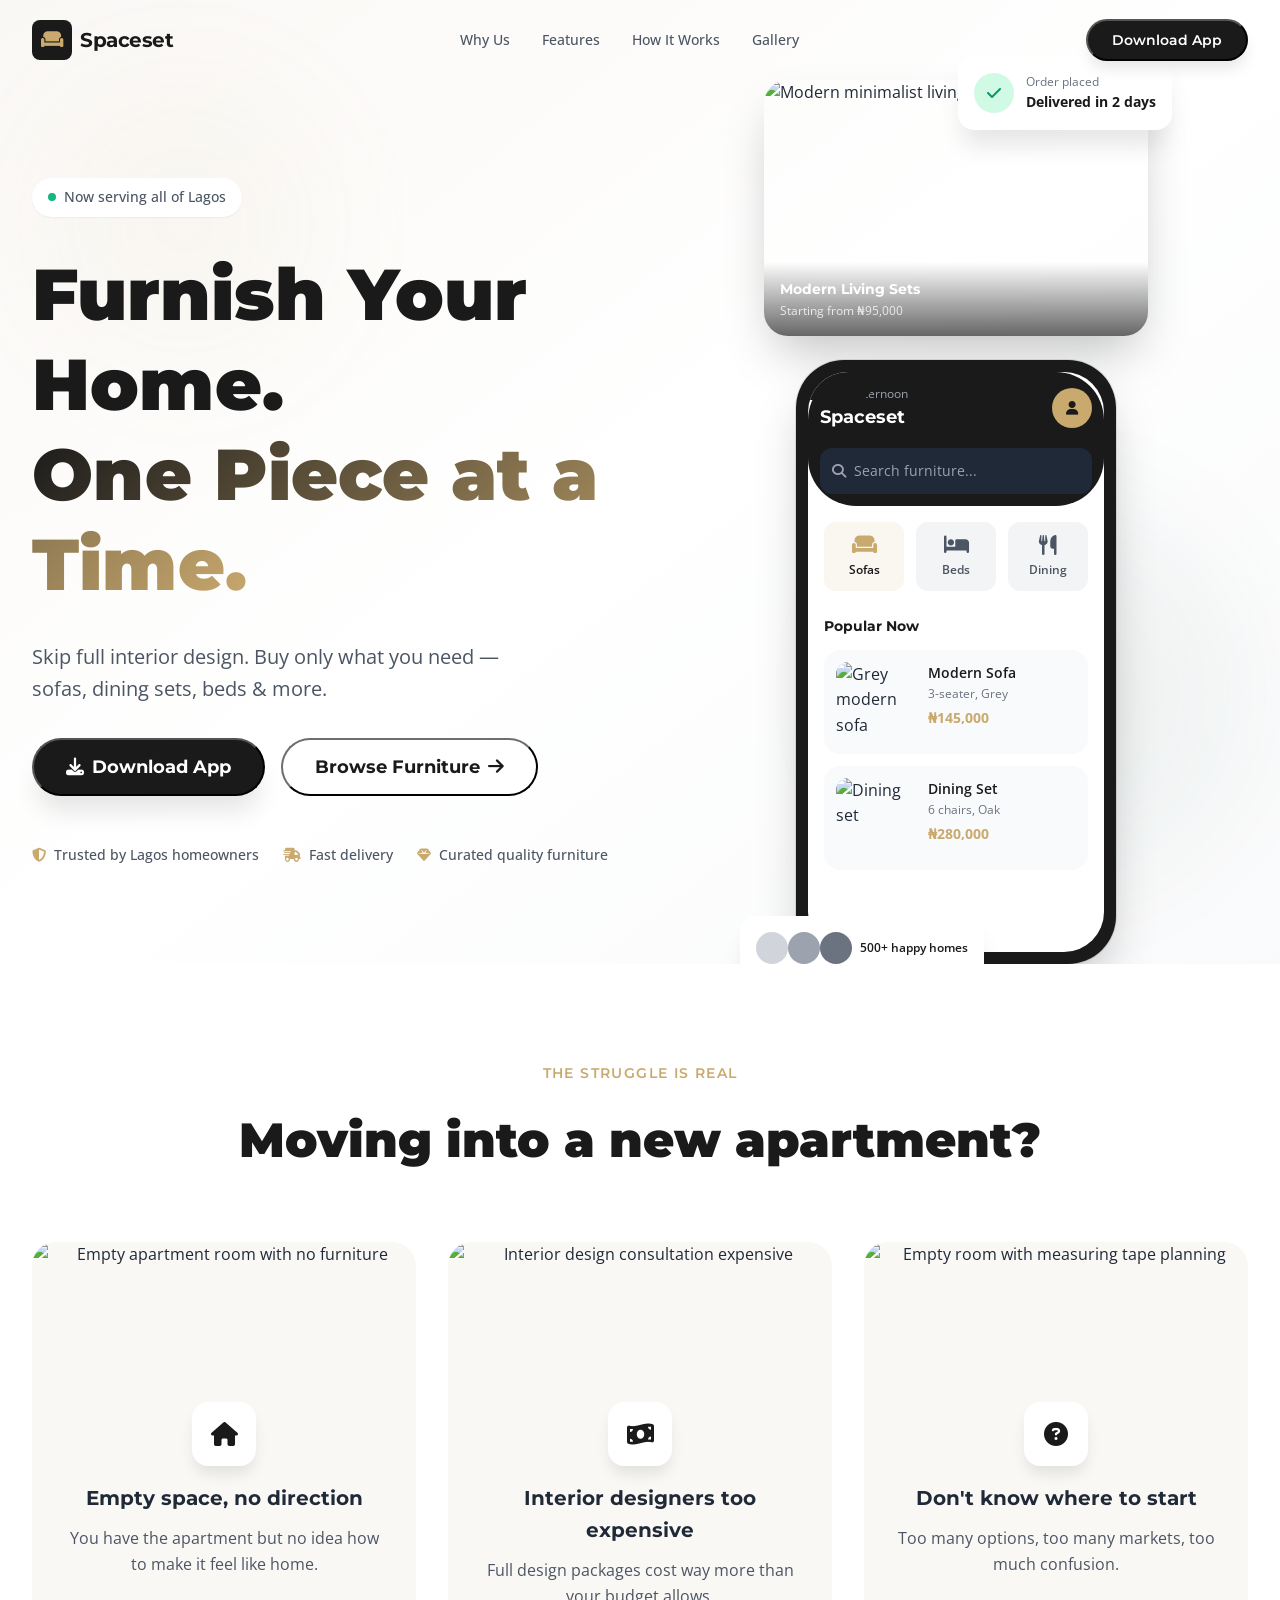
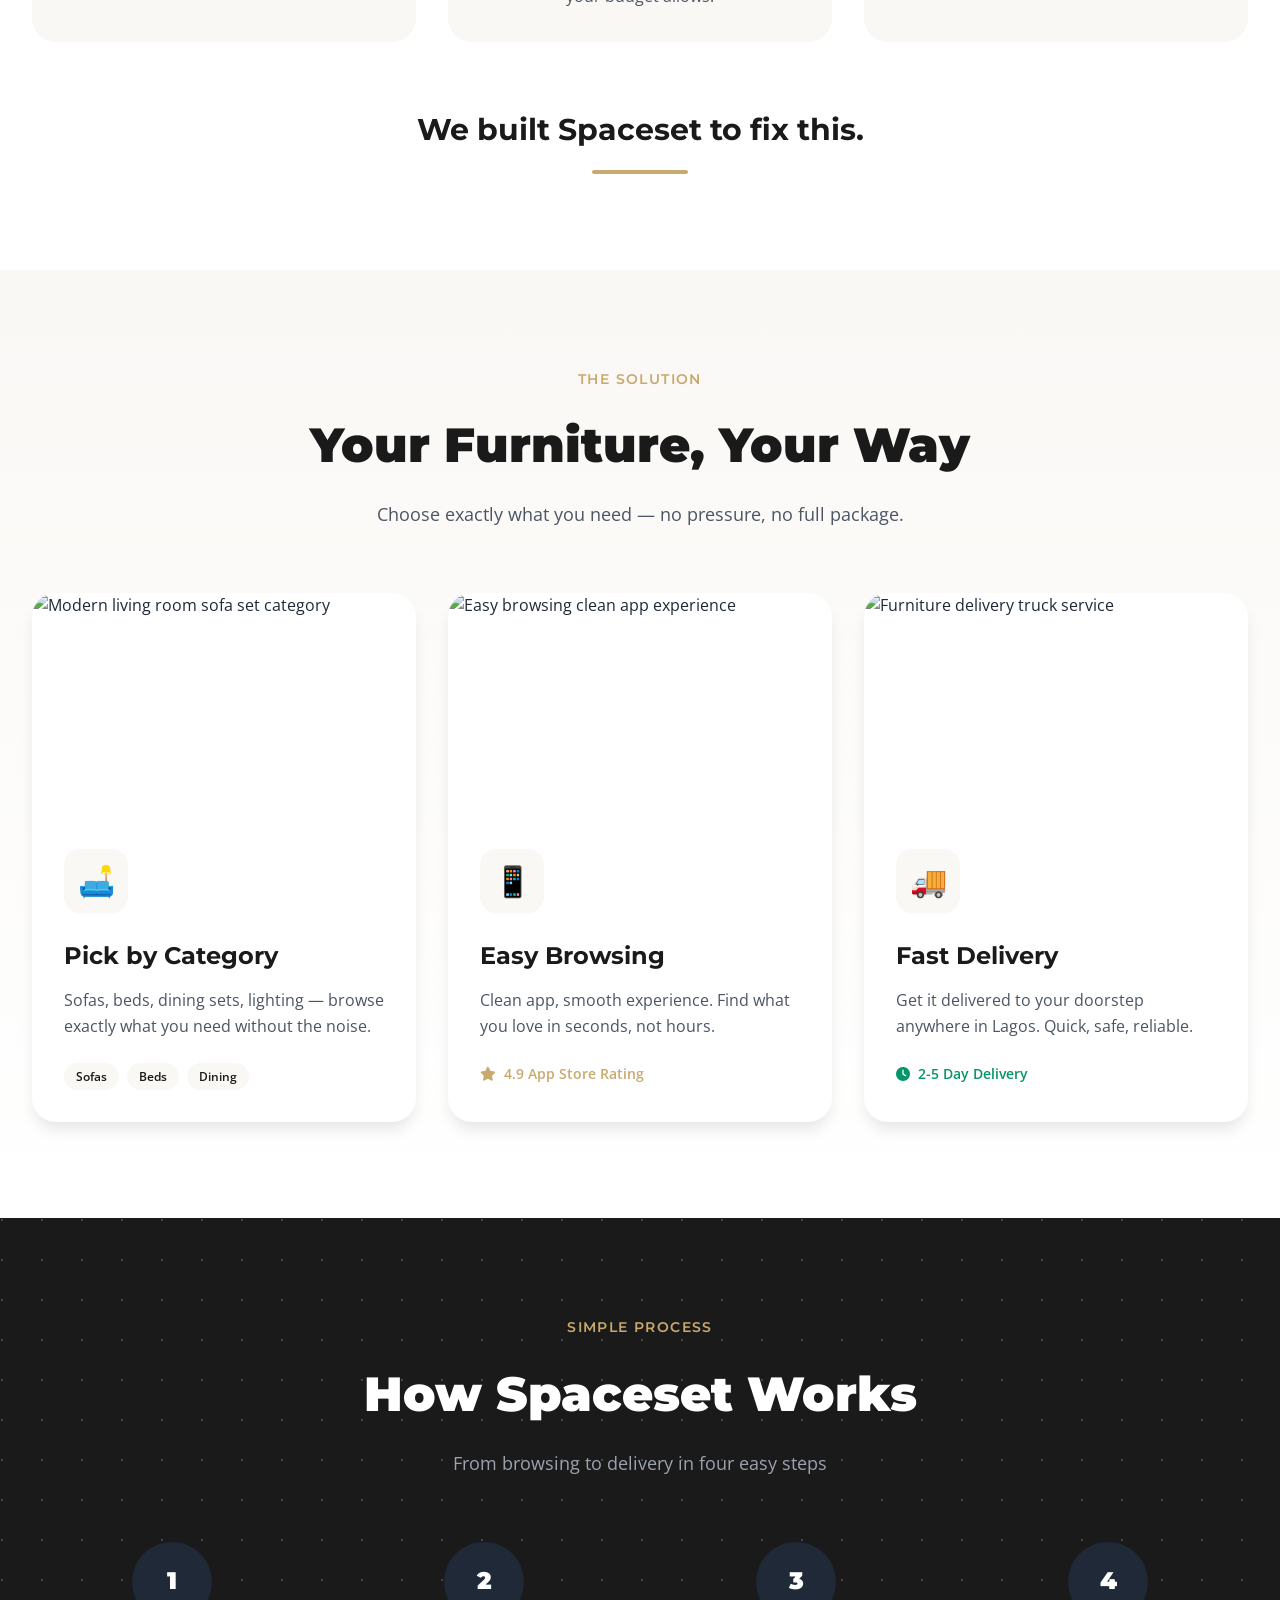
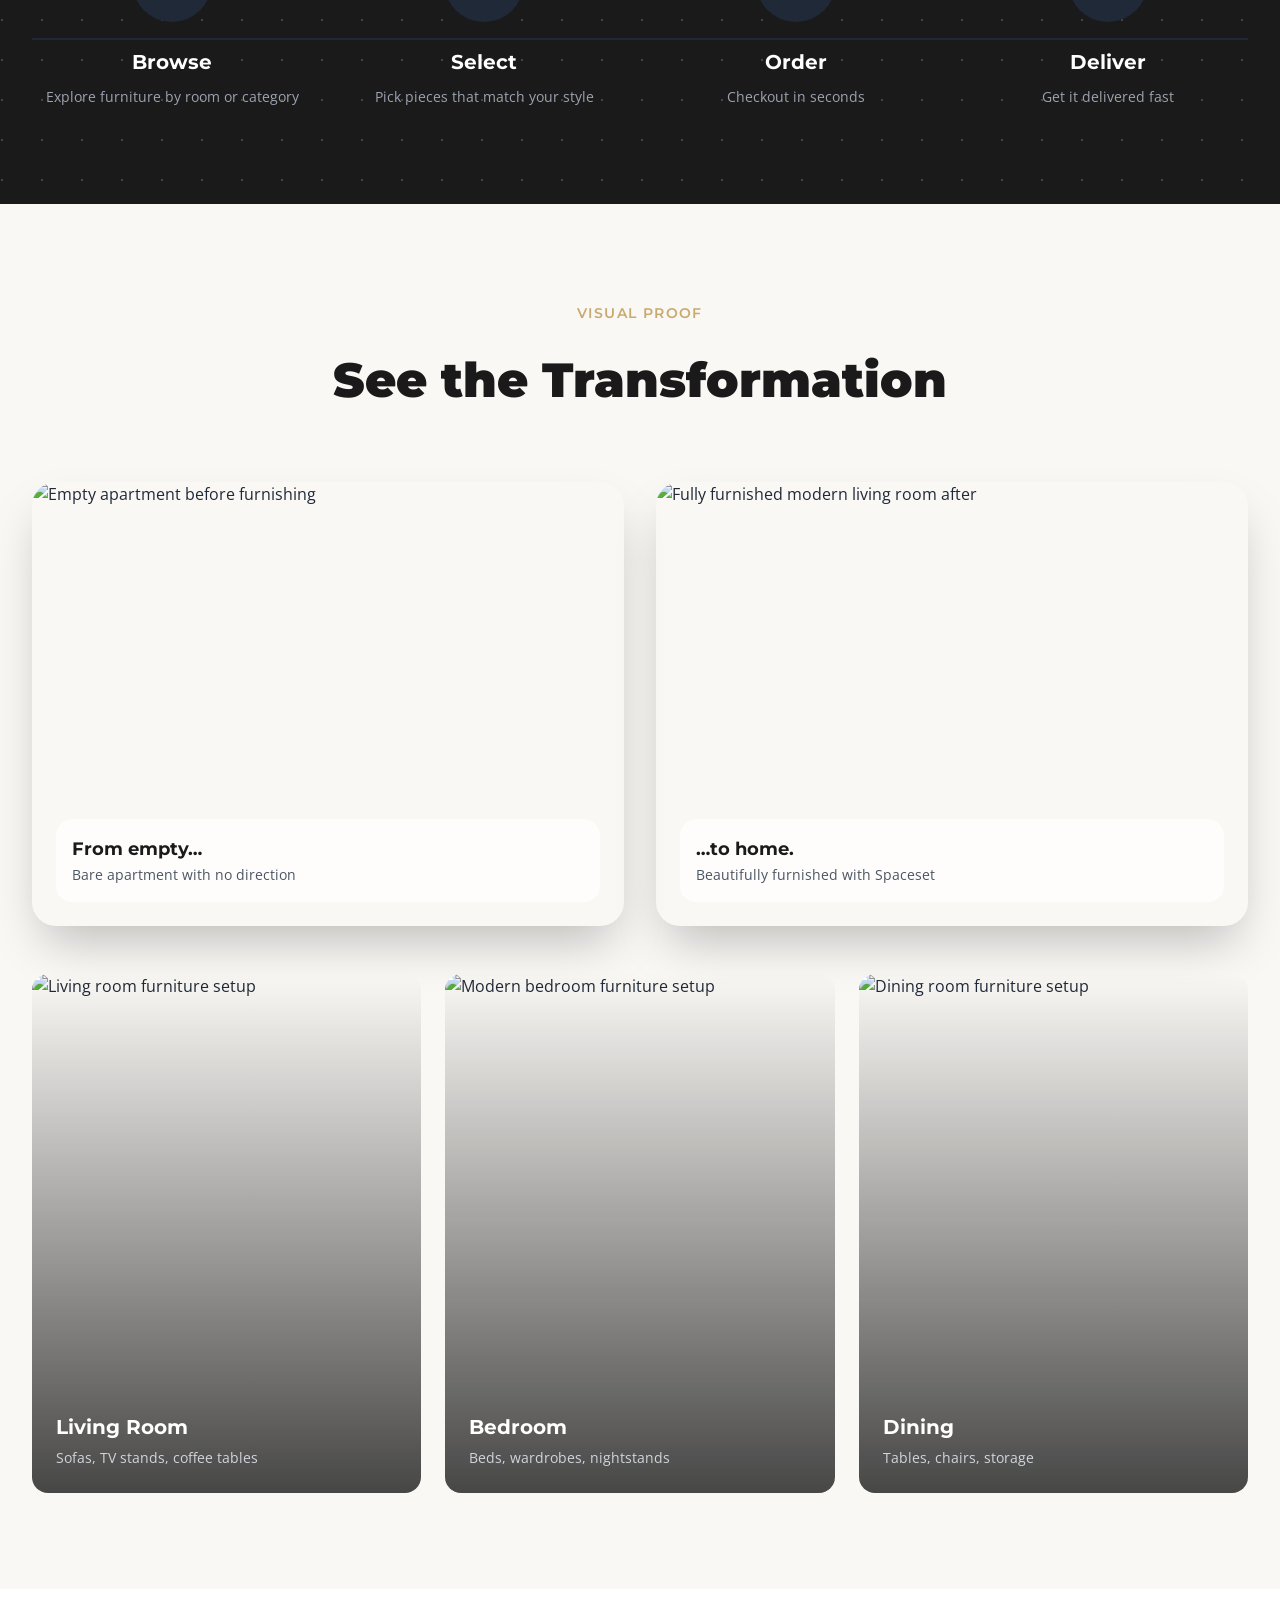
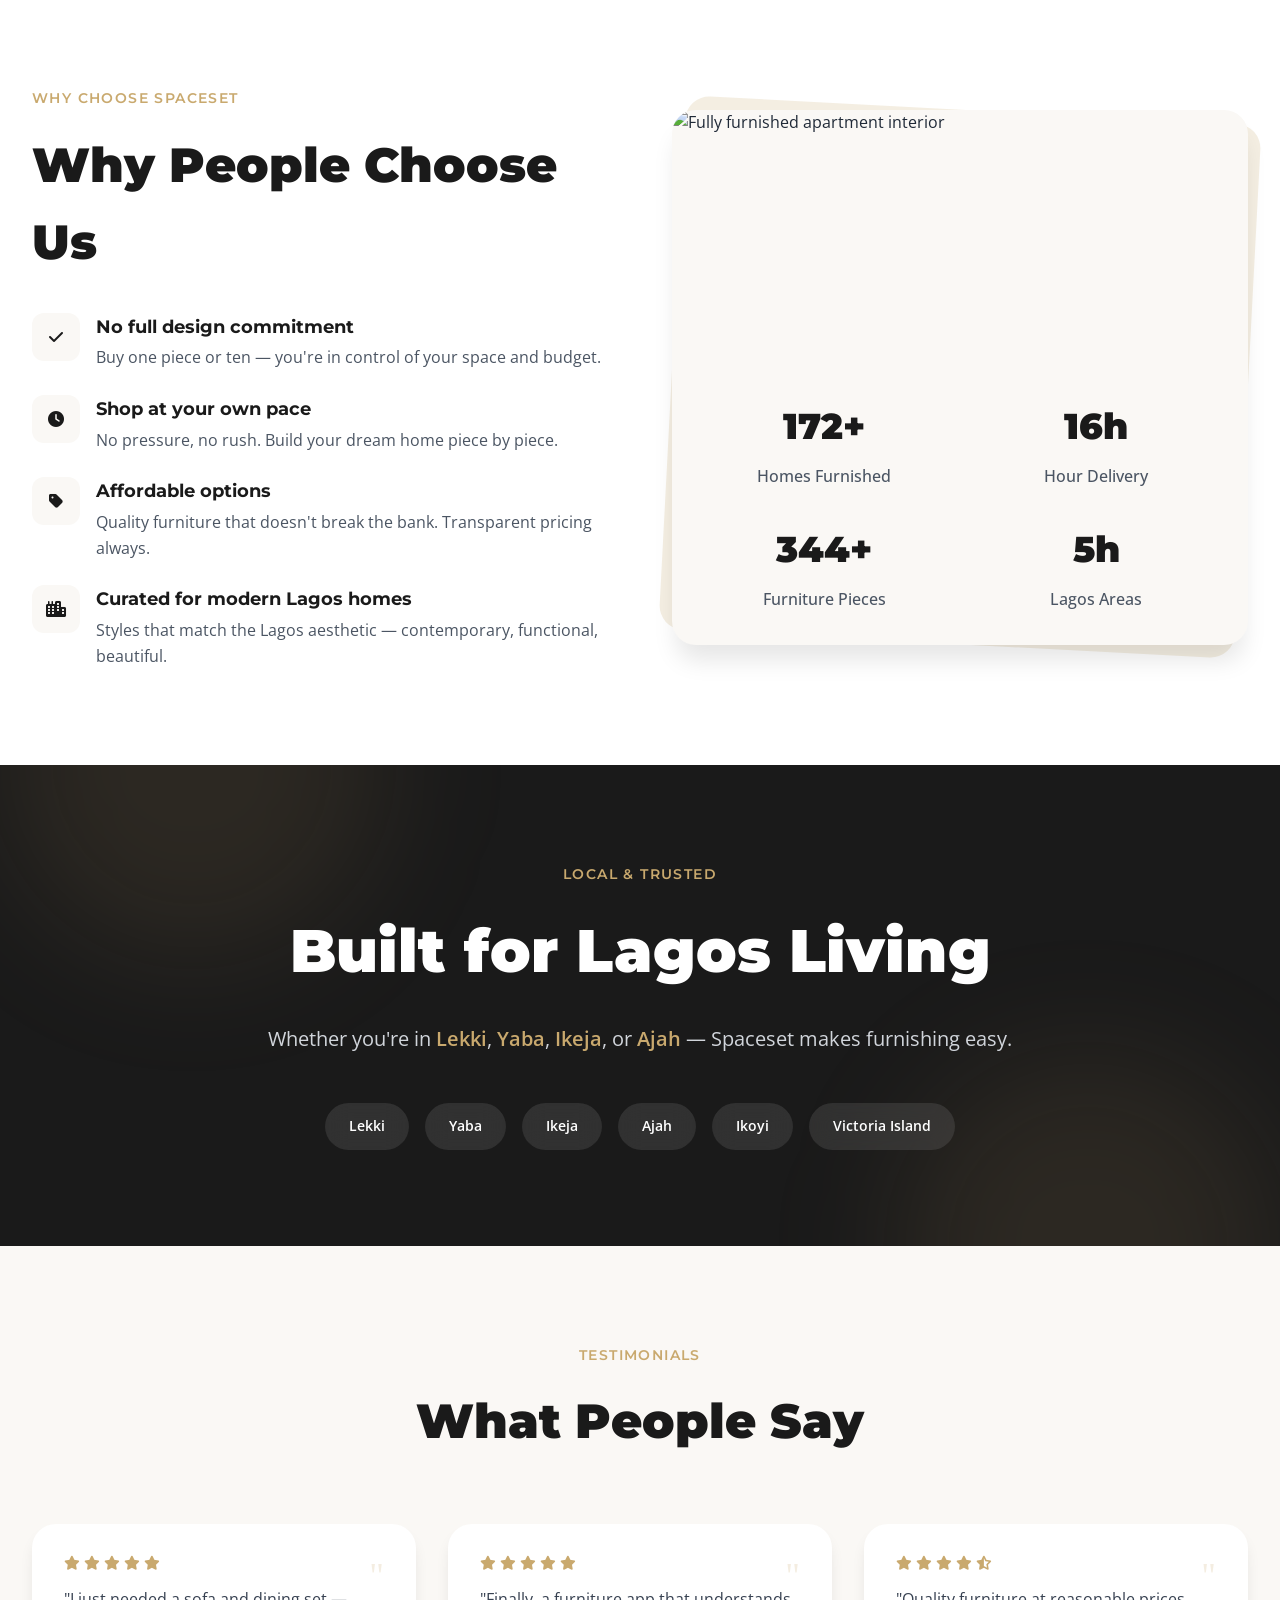
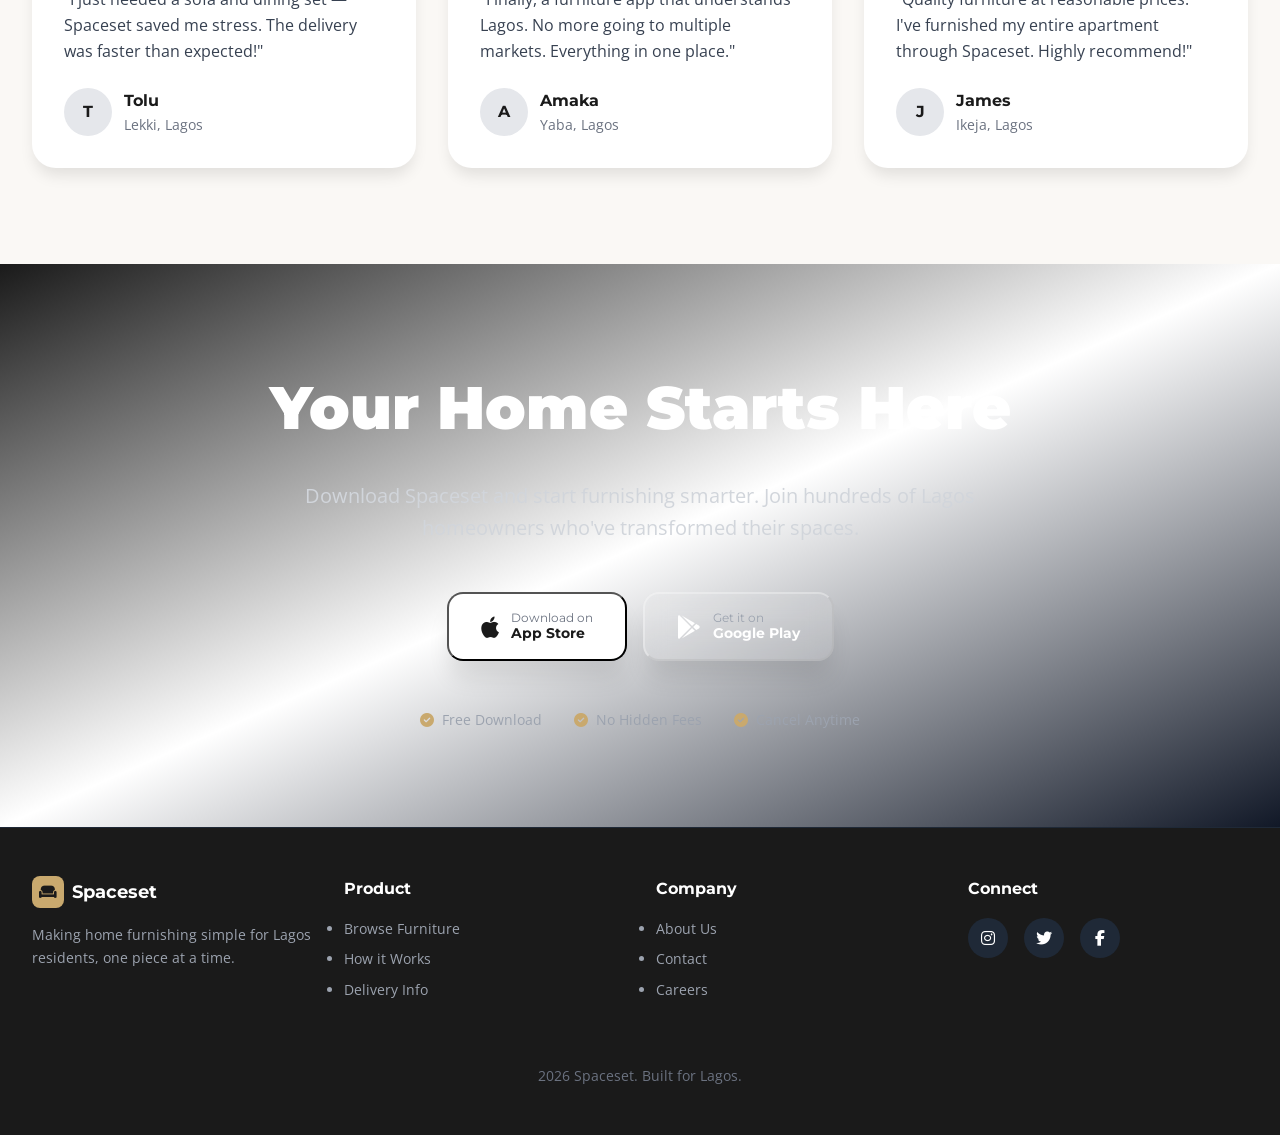
==== commit 59d82d17: "Fix: use inline CSS" ====
--- a/index.html
+++ b/index.html
@@ -4,13 +4,11 @@
     <meta charset="UTF-8">
     <meta name="viewport" content="width=device-width, initial-scale=1.0">
     <title>Spaceset — Furnish Your Home, One Piece at a Time</title>
-    <!-- Custom CSS replaces Tailwind CDN -->
-    <link rel="stylesheet" href="css/styles.css">
-    <link rel="preconnect" href="https://fonts.googleapis.com">
+<link rel="preconnect" href="https://fonts.googleapis.com">
     <link rel="preconnect" href="https://fonts.gstatic.com" crossorigin>
     <link href="https://fonts.googleapis.com/css2?family=Montserrat:wght@400;500;600;700;800;900&family=Open+Sans:wght@300;400;500;600&display=swap" rel="stylesheet">
     <link rel="stylesheet" href="https://cdnjs.cloudflare.com/ajax/libs/font-awesome/6.4.0/css/all.min.css">
-    <style>
+<style>
         .fade-in-up {
             opacity: 0;
             transform: translateY(30px);
@@ -54,6 +52,1933 @@
             opacity: 1;
         }
     </style>
+<style>
+/* ============================================
+   SPACESET - Complete Stylesheet
+   Matches Tailwind HTML Version
+   ============================================ */
+
+@import url('https://fonts.googleapis.com/css2?family=Montserrat:wght@400;500;600;700;800;900&family=Open+Sans:wght@300;400;500;600&display=swap');
+
+:root {
+  --primary: #1a1a1a;
+  --accent: #c9a96e;
+  --accent-dark: #b8945a;
+  --cream: #faf8f5;
+  --deep-green: #1b4332;
+  --white: #ffffff;
+  --gray-50: #f9fafb;
+  --gray-100: #f3f4f6;
+  --gray-200: #e5e7eb;
+  --gray-300: #d1d5db;
+  --gray-400: #9ca3af;
+  --gray-500: #6b7280;
+  --gray-600: #4b5563;
+  --gray-700: #374151;
+  --gray-800: #1f2937;
+  --gray-900: #111827;
+  --green-100: #d1fae5;
+  --green-500: #10b981;
+  --green-600: #059669;
+  --success: #10b981;
+  --font-heading: 'Montserrat', sans-serif;
+  --font-body: 'Open Sans', sans-serif;
+  --shadow: 0 4px 6px -1px rgba(0,0,0,0.1);
+  --shadow-sm: 0 1px 2px 0 rgba(0,0,0,0.05);
+  --shadow-lg: 0 10px 15px -3px rgba(0,0,0,0.1);
+  --shadow-xl: 0 20px 25px -5px rgba(0,0,0,0.1);
+  --shadow-2xl: 0 25px 50px -12px rgba(0,0,0,0.25);
+  --radius: 1rem;
+  --radius-lg: 1.5rem;
+  --radius-xl: 2rem;
+  --radius-2xl: 2.5rem;
+  --radius-3xl: 3rem;
+}
+
+*, *::before, *::after {
+  margin: 0;
+  padding: 0;
+  box-sizing: border-box;
+}
+
+html {
+  scroll-behavior: smooth;
+  font-size: 16px;
+}
+
+body {
+  font-family: var(--font-body);
+  color: var(--gray-800);
+  background: var(--white);
+  line-height: 1.6;
+  overflow-x: hidden;
+  -webkit-font-smoothing: antialiased;
+}
+
+img {
+  max-width: 100%;
+  height: auto;
+  display: block;
+}
+
+a {
+  text-decoration: none;
+  color: inherit;
+}
+
+/* Container */
+.container {
+  max-width: 1280px;
+  margin: 0 auto;
+  padding: 0 1rem;
+}
+
+@media (min-width: 640px) {
+  .container {
+    padding: 0 1.5rem;
+  }
+}
+
+@media (min-width: 1024px) {
+  .container {
+    padding: 0 2rem;
+  }
+}
+
+/* ============================================
+   UTILITY CLASSES (Tailwind equivalents)
+   ============================================ */
+
+/* Layout */
+.relative { position: relative; }
+.absolute { position: absolute; }
+.fixed { position: fixed; }
+.inset-0 { top: 0; right: 0; bottom: 0; left: 0; }
+.top-0 { top: 0; }
+.top-6 { top: 1.5rem; }
+.top-20 { top: 5rem; }
+.top-24 { top: 6rem; }
+.bottom-0 { bottom: 0; }
+.bottom-4 { bottom: 1rem; }
+.bottom-6 { bottom: 1.5rem; }
+.bottom-20 { bottom: 5rem; }
+.left-0 { left: 0; }
+.left-6 { left: 1.5rem; }
+.left-10 { left: 2.5rem; }
+.right-0 { right: 0; }
+.right-6 { right: 1.5rem; }
+.right-8 { right: 2rem; }
+.right-10 { right: 2.5rem; }
+.-top-6 { top: -1.5rem; }
+.-right-6 { right: -1.5rem; }
+.-bottom-4 { bottom: -1rem; }
+.-left-6 { left: -1.5rem; }
+
+.z-10 { z-index: 10; }
+.z-20 { z-index: 20; }
+.z-50 { z-index: 50; }
+.-z-10 { z-index: -10; }
+
+/* Display */
+.block { display: block; }
+.inline-block { display: inline-block; }
+.inline-flex { display: inline-flex; }
+.flex { display: flex; }
+.grid { display: grid; }
+.hidden { display: none; }
+
+@media (min-width: 768px) {
+  .md\:block { display: block; }
+  .md\:flex { display: flex; }
+  .md\:grid-cols-2 { grid-template-columns: repeat(2, 1fr); }
+  .md\:grid-cols-3 { grid-template-columns: repeat(3, 1fr); }
+  .md\:grid-cols-4 { grid-template-columns: repeat(4, 1fr); }
+}
+
+@media (min-width: 1024px) {
+  .lg\:grid-cols-2 { grid-template-columns: repeat(2, 1fr); }
+  .lg\:justify-end { justify-content: flex-end; }
+}
+
+/* Flexbox */
+.flex-col { flex-direction: column; }
+.flex-wrap { flex-wrap: wrap; }
+.flex-1 { flex: 1 1 0%; }
+.flex-shrink-0 { flex-shrink: 0; }
+.items-start { align-items: flex-start; }
+.items-center { align-items: center; }
+.justify-between { justify-content: space-between; }
+.justify-center { justify-content: center; }
+
+@media (min-width: 640px) {
+  .sm\:flex-row { flex-direction: row; }
+}
+
+/* Grid */
+.grid-cols-2 { grid-template-columns: repeat(2, 1fr); }
+.gap-1 { gap: 0.25rem; }
+.gap-2 { gap: 0.5rem; }
+.gap-3 { gap: 0.75rem; }
+.gap-4 { gap: 1rem; }
+.gap-6 { gap: 1.5rem; }
+.gap-8 { gap: 2rem; }
+.gap-12 { gap: 3rem; }
+.gap-16 { gap: 4rem; }
+
+/* Spacing */
+.space-x-2 > * + * { margin-left: 0.5rem; }
+.space-x-8 > * + * { margin-left: 2rem; }
+.space-y-2 > * + * { margin-top: 0.5rem; }
+.space-y-3 > * + * { margin-top: 0.75rem; }
+.space-y-6 > * + * { margin-top: 1.5rem; }
+.space-y-8 > * + * { margin-top: 2rem; }
+
+.mr-2 { margin-right: 0.5rem; }
+.mt-1 { margin-top: 0.25rem; }
+.mt-2 { margin-top: 0.5rem; }
+.mt-4 { margin-top: 1rem; }
+.mt-6 { margin-top: 1.5rem; }
+.mt-12 { margin-top: 3rem; }
+.mb-1 { margin-bottom: 0.25rem; }
+.mb-2 { margin-bottom: 0.5rem; }
+.mb-3 { margin-bottom: 0.75rem; }
+.mb-4 { margin-bottom: 1rem; }
+.mb-6 { margin-bottom: 1.5rem; }
+.mb-8 { margin-bottom: 2rem; }
+.mb-12 { margin-bottom: 3rem; }
+.mb-16 { margin-bottom: 4rem; }
+.-mt-16 { margin-top: -4rem; }
+.mx-auto { margin-left: auto; margin-right: auto; }
+
+/* Padding */
+.p-3 { padding: 0.75rem; }
+.p-4 { padding: 1rem; }
+.p-6 { padding: 1.5rem; }
+.p-8 { padding: 2rem; }
+.px-3 { padding-left: 0.75rem; padding-right: 0.75rem; }
+.px-4 { padding-left: 1rem; padding-right: 1rem; }
+.px-6 { padding-left: 1.5rem; padding-right: 1.5rem; }
+.px-8 { padding-left: 2rem; padding-right: 2rem; }
+.py-1 { padding-top: 0.25rem; padding-bottom: 0.25rem; }
+.py-2 { padding-top: 0.5rem; padding-bottom: 0.5rem; }
+.py-2\.5 { padding-top: 0.625rem; padding-bottom: 0.625rem; }
+.py-3 { padding-top: 0.75rem; padding-bottom: 0.75rem; }
+.py-4 { padding-top: 1rem; padding-bottom: 1rem; }
+.py-12 { padding-top: 3rem; padding-bottom: 3rem; }
+.py-24 { padding-top: 6rem; padding-bottom: 6rem; }
+.pb-2 { padding-bottom: 0.5rem; }
+.pb-4 { padding-bottom: 1rem; }
+.pt-4 { padding-top: 1rem; }
+.pt-8 { padding-top: 2rem; }
+.pt-12 { padding-top: 3rem; }
+.pt-20 { padding-top: 5rem; }
+
+@media (min-width: 640px) {
+  .sm\:px-6 { padding-left: 1.5rem; padding-right: 1.5rem; }
+}
+
+@media (min-width: 1024px) {
+  .lg\:px-8 { padding-left: 2rem; padding-right: 2rem; }
+}
+
+/* Width & Height */
+.w-2 { width: 0.5rem; }
+.w-8 { width: 2rem; }
+.w-10 { width: 2.5rem; }
+.w-12 { width: 3rem; }
+.w-16 { width: 4rem; }
+.w-20 { width: 5rem; }
+.w-24 { width: 6rem; }
+.w-32 { width: 8rem; }
+.w-72 { width: 18rem; }
+.w-80 { width: 20rem; }
+.w-96 { width: 24rem; }
+.w-full { width: 100%; }
+.h-0\.5 { height: 0.125rem; }
+.h-1 { height: 0.25rem; }
+.h-2 { height: 0.5rem; }
+.h-7 { height: 1.75rem; }
+.h-8 { height: 2rem; }
+.h-10 { height: 2.5rem; }
+.h-12 { height: 3rem; }
+.h-16 { height: 4rem; }
+.h-20 { height: 5rem; }
+.h-48 { height: 12rem; }
+.h-56 { height: 14rem; }
+.h-64 { height: 16rem; }
+.h-72 { height: 18rem; }
+.h-96 { height: 24rem; }
+.h-full { height: 100%; }
+.min-h-screen { min-height: 100vh; }
+.min-w-\[80px\] { min-width: 80px; }
+
+@media (min-width: 768px) {
+  .md\:w-80 { width: 20rem; }
+  .md\:w-96 { width: 24rem; }
+}
+
+/* Max Width */
+.max-w-lg { max-width: 32rem; }
+.max-w-2xl { max-width: 42rem; }
+.max-w-3xl { max-width: 48rem; }
+.max-w-4xl { max-width: 56rem; }
+.max-w-7xl { max-width: 80rem; }
+
+/* Aspect Ratio */
+.aspect-\[3\/4\] { aspect-ratio: 3 / 4; }
+.aspect-\[4\/3\] { aspect-ratio: 4 / 3; }
+
+/* Background Colors */
+.bg-transparent { background-color: transparent; }
+.bg-white { background-color: var(--white); }
+.bg-primary { background-color: var(--primary); }
+.bg-accent { background-color: var(--accent); }
+.bg-cream { background-color: var(--cream); }
+.bg-deep-green { background-color: var(--deep-green); }
+.bg-gray-50 { background-color: var(--gray-50); }
+.bg-gray-100 { background-color: var(--gray-100); }
+.bg-gray-200 { background-color: var(--gray-200); }
+.bg-gray-300 { background-color: var(--gray-300); }
+.bg-gray-400 { background-color: var(--gray-400); }
+.bg-gray-500 { background-color: var(--gray-500); }
+.bg-gray-800 { background-color: var(--gray-800); }
+.bg-green-100 { background-color: var(--green-100); }
+.bg-green-500 { background-color: var(--green-500); }
+
+/* Background Opacity */
+.bg-white\/10 { background-color: rgba(255,255,255,0.1); }
+.bg-white\/90 { background-color: rgba(255,255,255,0.9); }
+.bg-accent\/10 { background-color: rgba(201,169,110,0.1); }
+.bg-accent\/20 { background-color: rgba(201,169,110,0.2); }
+.bg-accent\/5 { background-color: rgba(201,169,110,0.05); }
+.bg-primary\/80 { background-color: rgba(26,26,26,0.8); }
+
+/* Background Gradients */
+.bg-gradient-to-b { background: linear-gradient(to bottom, var(--from-color, transparent), var(--to-color, transparent)); }
+.bg-gradient-to-br { background: linear-gradient(to bottom right, var(--from-color, transparent), var(--via-color, transparent), var(--to-color, transparent)); }
+.bg-gradient-to-t { background: linear-gradient(to top, var(--from-color, transparent), var(--to-color, transparent)); }
+
+/* Set gradient colors via custom properties on elements */
+.from-cream { --from-color: var(--cream); }
+.from-primary { --from-color: var(--primary); }
+.from-black\/60 { --from-color: rgba(0,0,0,0.6); }
+.from-primary\/80 { --from-color: rgba(26,26,26,0.8); }
+.via-white { --via-color: var(--white); }
+.via-transparent { --via-color: transparent; }
+.to-white { --to-color: var(--white); }
+.to-gray-50 { --to-color: var(--gray-50); }
+.to-gray-900 { --to-color: var(--gray-900); }
+.to-transparent { --to-color: transparent; }
+
+/* Text Colors */
+.text-white { color: var(--white); }
+.text-primary { color: var(--primary); }
+.text-accent { color: var(--accent); }
+.text-gray-300 { color: var(--gray-300); }
+.text-gray-400 { color: var(--gray-400); }
+.text-gray-500 { color: var(--gray-500); }
+.text-gray-600 { color: var(--gray-600); }
+.text-gray-700 { color: var(--gray-700); }
+.text-gray-800 { color: var(--gray-800); }
+.text-green-500 { color: var(--green-500); }
+.text-green-600 { color: var(--green-600); }
+.text-white\/80 { color: rgba(255,255,255,0.8); }
+
+/* Font */
+.font-heading { font-family: var(--font-heading); }
+.font-body { font-family: var(--font-body); }
+.font-serif { font-family: serif; }
+.font-normal { font-weight: 400; }
+.font-medium { font-weight: 500; }
+.font-semibold { font-weight: 600; }
+.font-bold { font-weight: 700; }
+.font-black { font-weight: 900; }
+
+/* Font Size */
+.text-xs { font-size: 0.75rem; }
+.text-sm { font-size: 0.875rem; }
+.text-base { font-size: 1rem; }
+.text-lg { font-size: 1.125rem; }
+.text-xl { font-size: 1.25rem; }
+.text-2xl { font-size: 1.5rem; }
+.text-3xl { font-size: 1.875rem; }
+.text-4xl { font-size: 2.25rem; }
+.text-5xl { font-size: 3rem; }
+
+@media (min-width: 768px) {
+  .md\:text-3xl { font-size: 1.875rem; }
+  .md\:text-5xl { font-size: 3rem; }
+  .md\:text-6xl { font-size: 3.75rem; }
+  .md\:text-7xl { font-size: 4.5rem; }
+  .md\:text-xl { font-size: 1.25rem; }
+}
+
+/* Text Alignment */
+.text-left { text-align: left; }
+.text-center { text-align: center; }
+
+/* Text Transform */
+.uppercase { text-transform: uppercase; }
+
+/* Letter Spacing */
+.tracking-tight { letter-spacing: -0.025em; }
+.tracking-widest { letter-spacing: 0.1em; }
+
+/* Line Height */
+.leading-tight { line-height: 1.25; }
+.leading-relaxed { line-height: 1.625; }
+
+/* Border */
+.border { border-width: 1px; }
+.border-2 { border-width: 2px; }
+.border-4 { border-width: 4px; }
+.border-t { border-top-width: 1px; }
+
+.border-white { border-color: var(--white); }
+.border-white\/20 { border-color: rgba(255,255,255,0.2); }
+.border-white\/30 { border-color: rgba(255,255,255,0.3); }
+.border-cream { border-color: var(--cream); }
+.border-gray-100 { border-color: var(--gray-100); }
+.border-gray-200 { border-color: var(--gray-200); }
+.border-gray-800 { border-color: var(--gray-800); }
+.border-primary { border-color: var(--primary); }
+
+/* Border Radius */
+.rounded-lg { border-radius: 0.5rem; }
+.rounded-xl { border-radius: 0.75rem; }
+.rounded-2xl { border-radius: 1rem; }
+.rounded-3xl { border-radius: 1.5rem; }
+.rounded-full { border-radius: 9999px; }
+.rounded-b-2xl { border-bottom-left-radius: 1rem; border-bottom-right-radius: 1rem; }
+.rounded-\[2\.5rem\] { border-radius: 2.5rem; }
+.rounded-\[3rem\] { border-radius: 3rem; }
+
+/* Box Shadow */
+.shadow-sm { box-shadow: var(--shadow-sm); }
+.shadow-lg { box-shadow: var(--shadow-lg); }
+.shadow-xl { box-shadow: var(--shadow-xl); }
+.shadow-2xl { box-shadow: var(--shadow-2xl); }
+
+/* Overflow */
+.overflow-hidden { overflow: hidden; }
+.overflow-x-hidden { overflow-x: hidden; }
+.overflow-x-auto { overflow-x: auto; }
+.overflow-y-auto { overflow-y: auto; }
+
+/* Object Fit */
+.object-cover { object-fit: cover; }
+
+/* Transform */
+.transform { transform: translateZ(0); }
+.rotate-3 { transform: rotate(3deg); }
+.translate-x-1\/2 { transform: translateX(50%); }
+.translate-y-1\/2 { transform: translateY(50%); }
+.-translate-x-1\/2 { transform: translateX(-50%); }
+.-translate-y-1\/2 { transform: translateY(-50%); }
+
+/* Backdrop Filter */
+.backdrop-blur { backdrop-filter: blur(12px); }
+.backdrop-blur-md { backdrop-filter: blur(12px); }
+
+/* Opacity */
+.opacity-5 { opacity: 0.05; }
+.opacity-10 { opacity: 0.1; }
+.opacity-20 { opacity: 0.2; }
+
+/* Blur */
+.blur-3xl { filter: blur(64px); }
+
+/* Cursor */
+.cursor-pointer { cursor: pointer; }
+
+/* Scrollbar Hide */
+.scrollbar-hide {
+  -ms-overflow-style: none;
+  scrollbar-width: none;
+}
+.scrollbar-hide::-webkit-scrollbar {
+  display: none;
+}
+
+/* ============================================
+   NAVIGATION
+   ============================================ */
+
+#navbar {
+  position: fixed;
+  top: 0;
+  left: 0;
+  right: 0;
+  z-index: 50;
+  transition: all 0.3s ease;
+  background: transparent;
+}
+
+#navbar.scrolled {
+  background: rgba(255,255,255,0.9);
+  backdrop-filter: blur(12px);
+  box-shadow: var(--shadow-sm);
+}
+
+/* ============================================
+   BUTTONS
+   ============================================ */
+
+.btn {
+  display: inline-flex;
+  align-items: center;
+  justify-content: center;
+  gap: 0.5rem;
+  padding: 0.875rem 1.75rem;
+  border-radius: 9999px;
+  font-family: var(--font-heading);
+  font-weight: 600;
+  font-size: 0.9375rem;
+  transition: all 0.3s;
+  border: none;
+  cursor: pointer;
+}
+
+.btn-primary {
+  background: var(--primary);
+  color: var(--white);
+  box-shadow: var(--shadow);
+}
+
+.btn-primary:hover {
+  background: var(--gray-800);
+  transform: translateY(-2px) scale(1.05);
+  box-shadow: var(--shadow-lg);
+}
+
+.btn-outline {
+  background: var(--white);
+  color: var(--primary);
+  border: 2px solid var(--primary);
+}
+
+.btn-outline:hover {
+  background: var(--primary);
+  color: var(--white);
+  transform: translateY(-2px);
+}
+
+.btn-store {
+  display: inline-flex;
+  align-items: center;
+  gap: 0.75rem;
+  padding: 1rem 1.5rem;
+  background: var(--white);
+  color: var(--primary);
+  border-radius: var(--radius);
+  font-family: var(--font-heading);
+  font-weight: 700;
+  border: none;
+  cursor: pointer;
+  box-shadow: var(--shadow-lg);
+  transition: all 0.3s;
+}
+
+.btn-store:hover {
+  transform: translateY(-3px);
+  box-shadow: var(--shadow-xl);
+}
+
+.btn-store.outline {
+  background: rgba(255,255,255,0.1);
+  backdrop-filter: blur(10px);
+  color: var(--white);
+  border: 2px solid rgba(255,255,255,0.3);
+}
+
+.btn-store.outline:hover {
+  background: var(--white);
+  color: var(--primary);
+}
+
+.btn-store i {
+  font-size: 1.5rem;
+}
+
+.btn-store small {
+  display: block;
+  font-size: 0.75rem;
+  font-weight: 400;
+  opacity: 0.7;
+}
+
+.btn-store span {
+  font-size: 0.9375rem;
+}
+
+/* ============================================
+   HERO SECTION
+   ============================================ */
+
+.hero {
+  min-height: 100vh;
+  display: flex;
+  align-items: center;
+  background: linear-gradient(135deg, var(--cream) 0%, var(--white) 50%, var(--gray-50) 100%);
+  padding-top: 80px;
+  position: relative;
+  overflow: hidden;
+}
+
+.hero-bg-pattern {
+  position: absolute;
+  inset: 0;
+  opacity: 0.03;
+  background-image: radial-gradient(circle at 1px 1px, var(--primary) 1px, transparent 0);
+  background-size: 40px 40px;
+}
+
+.hero-inner {
+  display: grid;
+  grid-template-columns: 1fr;
+  gap: 3rem;
+  align-items: center;
+  position: relative;
+  z-index: 1;
+}
+
+@media (min-width: 1024px) {
+  .hero-inner {
+    grid-template-columns: 1fr 1fr;
+    gap: 4rem;
+  }
+}
+
+.badge {
+  display: inline-flex;
+  align-items: center;
+  gap: 0.5rem;
+  padding: 0.5rem 1rem;
+  background: var(--white);
+  border: 1px solid var(--gray-200);
+  border-radius: 9999px;
+  font-size: 0.875rem;
+  font-weight: 500;
+  color: var(--gray-600);
+  margin-bottom: 1.5rem;
+  box-shadow: var(--shadow-sm);
+}
+
+.pulse {
+  width: 8px;
+  height: 8px;
+  background: var(--success);
+  border-radius: 50%;
+  animation: pulse 2s infinite;
+}
+
+@keyframes pulse {
+  0%, 100% { opacity: 1; }
+  50% { opacity: 0.5; }
+}
+
+.hero h1 {
+  font-family: var(--font-heading);
+  font-weight: 900;
+  font-size: clamp(2.5rem, 5vw, 4.5rem);
+  line-height: 1.1;
+  color: var(--primary);
+  margin-bottom: 1.5rem;
+}
+
+.gradient-text {
+  background: linear-gradient(135deg, var(--primary) 0%, var(--accent) 100%);
+  -webkit-background-clip: text;
+  -webkit-text-fill-color: transparent;
+  background-clip: text;
+}
+
+.hero-text > p {
+  font-size: clamp(1rem, 2vw, 1.25rem);
+  color: var(--gray-600);
+  max-width: 500px;
+  margin-bottom: 2rem;
+  line-height: 1.7;
+}
+
+.hero-buttons {
+  display: flex;
+  flex-wrap: wrap;
+  gap: 1rem;
+  margin-bottom: 2.5rem;
+}
+
+.trust {
+  display: flex;
+  flex-wrap: wrap;
+  gap: 1.5rem;
+}
+
+.trust span {
+  display: flex;
+  align-items: center;
+  gap: 0.5rem;
+  font-size: 0.875rem;
+  font-weight: 500;
+  color: var(--gray-600);
+}
+
+.trust i {
+  color: var(--accent);
+}
+
+/* Hero Visual */
+.hero-visual {
+  display: flex;
+  justify-content: center;
+}
+
+.hero-image-card {
+  position: relative;
+  width: 100%;
+  max-width: 400px;
+  border-radius: var(--radius-lg);
+  overflow: hidden;
+  box-shadow: var(--shadow-xl);
+  margin-bottom: 1.5rem;
+}
+
+.hero-image-card img {
+  width: 100%;
+  height: 256px;
+  object-fit: cover;
+}
+
+.hero-image-overlay {
+  position: absolute;
+  bottom: 0;
+  left: 0;
+  right: 0;
+  padding: 1.5rem;
+  background: linear-gradient(to top, rgba(0,0,0,0.7), transparent);
+}
+
+.hero-image-overlay p {
+  color: var(--white);
+  font-family: var(--font-heading);
+  font-weight: 700;
+  font-size: 1.125rem;
+}
+
+.hero-image-overlay span {
+  color: rgba(255,255,255,0.8);
+  font-size: 0.875rem;
+}
+
+/* ============================================
+   PHONE MOCKUP
+   ============================================ */
+
+.phone-mockup {
+  box-shadow: 0 25px 50px -12px rgba(0, 0, 0, 0.25), 0 0 0 1px rgba(0,0,0,0.1);
+  width: 288px;
+  margin: 0 auto;
+}
+
+@media (min-width: 768px) {
+  .phone-mockup {
+    width: 320px;
+  }
+}
+
+.phone-mockup .bg-primary {
+  background: var(--primary);
+  border-radius: 3rem;
+  padding: 0.75rem;
+}
+
+.phone-mockup .bg-white {
+  background: var(--white);
+  border-radius: 2.5rem;
+  overflow: hidden;
+  height: 580px;
+  position: relative;
+}
+
+.phone-mockup .notch {
+  position: absolute;
+  top: 0;
+  left: 50%;
+  transform: translateX(-50%);
+  width: 128px;
+  height: 28px;
+  background: var(--primary);
+  border-bottom-left-radius: 1rem;
+  border-bottom-right-radius: 1rem;
+  z-index: 20;
+}
+
+/* ============================================
+   GLASS CARD
+   ============================================ */
+
+.glass-card {
+  background: rgba(255, 255, 255, 0.7);
+  backdrop-filter: blur(10px);
+}
+
+/* ============================================
+   FLOAT ANIMATION
+   ============================================ */
+
+.float-animation {
+  animation: float 6s ease-in-out infinite;
+}
+
+@keyframes float {
+  0%, 100% { transform: translateY(0px); }
+  50% { transform: translateY(-20px); }
+}
+
+/* ============================================
+   IMAGE ZOOM
+   ============================================ */
+
+.img-zoom {
+  transition: transform 0.7s ease;
+}
+
+.group:hover .img-zoom {
+  transform: scale(1.08);
+}
+
+/* ============================================
+   OVERLAY FADE
+   ============================================ */
+
+.overlay-fade {
+  opacity: 0;
+  transition: opacity 0.5s ease;
+}
+
+.group:hover .overlay-fade {
+  opacity: 1;
+}
+
+/* ============================================
+   SECTION HEADERS
+   ============================================ */
+
+.section-header {
+  text-align: center;
+  margin-bottom: 4rem;
+}
+
+.section-header.light h2,
+.section-header.light .subtitle {
+  color: var(--white);
+}
+
+.label {
+  display: inline-block;
+  font-family: var(--font-heading);
+  font-weight: 600;
+  font-size: 0.875rem;
+  letter-spacing: 0.1em;
+  text-transform: uppercase;
+  color: var(--accent);
+  margin-bottom: 1rem;
+}
+
+.section-header h2 {
+  font-family: var(--font-heading);
+  font-weight: 900;
+  font-size: clamp(1.75rem, 4vw, 3rem);
+  color: var(--primary);
+  line-height: 1.2;
+}
+
+.subtitle {
+  font-size: 1.125rem;
+  color: var(--gray-600);
+  max-width: 600px;
+  margin: 1rem auto 0;
+}
+
+/* ============================================
+   PROBLEM SECTION
+   ============================================ */
+
+#problem {
+  padding: 6rem 0;
+  background: var(--white);
+}
+
+.problem-grid {
+  display: grid;
+  grid-template-columns: 1fr;
+  gap: 2rem;
+  margin-bottom: 4rem;
+}
+
+@media (min-width: 768px) {
+  .problem-grid {
+    grid-template-columns: repeat(3, 1fr);
+  }
+}
+
+.problem-card {
+  background: var(--cream);
+  border-radius: var(--radius-lg);
+  overflow: hidden;
+  transition: all 0.5s;
+  cursor: pointer;
+}
+
+.problem-card:hover {
+  background: var(--primary);
+  color: var(--white);
+  transform: translateY(-8px);
+  box-shadow: var(--shadow-xl);
+}
+
+.problem-img {
+  height: 192px;
+  overflow: hidden;
+}
+
+.problem-img img {
+  width: 100%;
+  height: 100%;
+  object-fit: cover;
+  transition: transform 0.5s;
+}
+
+.problem-card:hover .problem-img img {
+  transform: scale(1.1);
+}
+
+.problem-body {
+  padding: 2rem;
+  position: relative;
+  text-align: center;
+}
+
+.problem-icon {
+  width: 64px;
+  height: 64px;
+  background: var(--white);
+  border-radius: var(--radius);
+  display: flex;
+  align-items: center;
+  justify-content: center;
+  box-shadow: var(--shadow);
+  margin: -3rem auto 1.5rem;
+  position: relative;
+  z-index: 2;
+  border: 4px solid var(--cream);
+  transition: all 0.3s;
+}
+
+.problem-card:hover .problem-icon {
+  background: var(--accent);
+  border-color: var(--primary);
+}
+
+.problem-icon i {
+  font-size: 1.5rem;
+  color: var(--primary);
+  transition: color 0.3s;
+}
+
+.problem-card:hover .problem-icon i {
+  color: var(--white);
+}
+
+.problem-card h3 {
+  font-family: var(--font-heading);
+  font-weight: 700;
+  font-size: 1.25rem;
+  margin-bottom: 0.75rem;
+  color: var(--primary);
+  transition: color 0.3s;
+}
+
+.problem-card:hover h3 {
+  color: var(--white);
+}
+
+.problem-card p {
+  color: var(--gray-600);
+  font-size: 0.9375rem;
+  line-height: 1.6;
+  transition: color 0.3s;
+}
+
+.problem-card:hover p {
+  color: var(--gray-300);
+}
+
+.problem-closing {
+  text-align: center;
+}
+
+.problem-closing p {
+  font-family: var(--font-heading);
+  font-weight: 700;
+  font-size: clamp(1.5rem, 3vw, 2rem);
+  color: var(--primary);
+}
+
+.accent-line {
+  width: 96px;
+  height: 4px;
+  background: var(--accent);
+  border-radius: 2px;
+  margin: 1rem auto 0;
+}
+
+/* ============================================
+   SOLUTION / CATEGORIES SECTION
+   ============================================ */
+
+#solution {
+  padding: 6rem 0;
+  background: linear-gradient(to bottom, var(--cream), var(--white));
+}
+
+.cat-grid {
+  display: grid;
+  grid-template-columns: 1fr;
+  gap: 2rem;
+}
+
+@media (min-width: 768px) {
+  .cat-grid {
+    grid-template-columns: repeat(3, 1fr);
+  }
+}
+
+.cat-card {
+  background: var(--white);
+  border-radius: var(--radius-lg);
+  overflow: hidden;
+  box-shadow: var(--shadow);
+  border: 1px solid var(--gray-100);
+  transition: all 0.5s;
+}
+
+.cat-card:hover {
+  box-shadow: var(--shadow-xl);
+  transform: translateY(-8px);
+}
+
+.cat-img {
+  height: 224px;
+  overflow: hidden;
+}
+
+.cat-img img {
+  width: 100%;
+  height: 100%;
+  object-fit: cover;
+  transition: transform 0.5s;
+}
+
+.cat-card:hover .cat-img img {
+  transform: scale(1.08);
+}
+
+.cat-body {
+  padding: 2rem;
+}
+
+.cat-icon {
+  width: 64px;
+  height: 64px;
+  background: var(--cream);
+  border-radius: var(--radius);
+  display: flex;
+  align-items: center;
+  justify-content: center;
+  margin-bottom: 1.5rem;
+  font-size: 1.75rem;
+  transition: background 0.3s;
+}
+
+.cat-card:hover .cat-icon {
+  background: var(--primary);
+}
+
+.cat-card h3 {
+  font-family: var(--font-heading);
+  font-weight: 700;
+  font-size: 1.5rem;
+  color: var(--primary);
+  margin-bottom: 0.75rem;
+}
+
+.cat-card p {
+  color: var(--gray-600);
+  line-height: 1.7;
+  margin-bottom: 1.5rem;
+}
+
+.cat-tags {
+  display: flex;
+  flex-wrap: wrap;
+  gap: 0.5rem;
+}
+
+.cat-tags span {
+  padding: 0.375rem 0.875rem;
+  background: var(--cream);
+  border-radius: 9999px;
+  font-size: 0.75rem;
+  font-weight: 600;
+  color: var(--primary);
+}
+
+.cat-meta {
+  display: flex;
+  align-items: center;
+  gap: 0.5rem;
+  font-size: 0.875rem;
+  font-weight: 600;
+  color: var(--accent);
+}
+
+.cat-meta.green {
+  color: var(--green-600);
+}
+
+/* ============================================
+   HOW IT WORKS
+   ============================================ */
+
+#how-it-works {
+  padding: 6rem 0;
+  background: var(--primary);
+  color: var(--white);
+  position: relative;
+  overflow: hidden;
+}
+
+#how-it-works::before {
+  content: '';
+  position: absolute;
+  inset: 0;
+  opacity: 0.1;
+  background-image: radial-gradient(circle at 2px 2px, white 1px, transparent 0);
+  background-size: 40px 40px;
+}
+
+.steps-grid {
+  display: grid;
+  grid-template-columns: 1fr;
+  gap: 2rem;
+  position: relative;
+}
+
+@media (min-width: 768px) {
+  .steps-grid {
+    grid-template-columns: repeat(4, 1fr);
+  }
+
+  .steps-grid::before {
+    content: '';
+    position: absolute;
+    top: 48px;
+    left: 12.5%;
+    right: 12.5%;
+    height: 2px;
+    background: var(--gray-800);
+    z-index: 0;
+  }
+}
+
+.step {
+  text-align: center;
+  position: relative;
+  z-index: 1;
+}
+
+.step-num {
+  width: 80px;
+  height: 80px;
+  background: rgba(255,255,255,0.1);
+  border: 4px solid var(--primary);
+  border-radius: 50%;
+  display: flex;
+  align-items: center;
+  justify-content: center;
+  margin: 0 auto 1.5rem;
+  transition: all 0.3s;
+}
+
+.step:hover .step-num {
+  background: var(--accent);
+  border-color: var(--accent);
+}
+
+.step-num span {
+  font-family: var(--font-heading);
+  font-weight: 900;
+  font-size: 1.5rem;
+  color: var(--white);
+  transition: color 0.3s;
+}
+
+.step:hover .step-num span {
+  color: var(--primary);
+}
+
+.step h3 {
+  font-family: var(--font-heading);
+  font-weight: 700;
+  font-size: 1.25rem;
+  margin-bottom: 0.5rem;
+}
+
+.step p {
+  color: var(--gray-400);
+  font-size: 0.9375rem;
+}
+
+/* ============================================
+   SHOWCASE / VISUAL TRANSFORMATION
+   ============================================ */
+
+#showcase {
+  padding: 6rem 0;
+  background: var(--cream);
+}
+
+.showcase-grid {
+  display: grid;
+  grid-template-columns: 1fr;
+  gap: 2rem;
+  margin-bottom: 3rem;
+}
+
+@media (min-width: 768px) {
+  .showcase-grid {
+    grid-template-columns: repeat(2, 1fr);
+  }
+}
+
+.showcase-card {
+  position: relative;
+  overflow: hidden;
+  border-radius: var(--radius-lg);
+  box-shadow: var(--shadow-xl);
+}
+
+.showcase-card .aspect-4-3 {
+  position: relative;
+  aspect-ratio: 4 / 3;
+}
+
+.showcase-card img {
+  width: 100%;
+  height: 100%;
+  object-fit: cover;
+}
+
+.showcase-card .gradient-overlay {
+  position: absolute;
+  inset: 0;
+  background: linear-gradient(to top, rgba(0,0,0,0.6), transparent);
+}
+
+.showcase-card .glass-info {
+  position: absolute;
+  bottom: 1.5rem;
+  left: 1.5rem;
+  right: 1.5rem;
+}
+
+.showcase-card .glass-info .glass-card {
+  border-radius: var(--radius);
+  padding: 1rem;
+}
+
+.showcase-card .glass-info p:first-child {
+  font-family: var(--font-heading);
+  font-weight: 700;
+  color: var(--primary);
+  font-size: 1.125rem;
+}
+
+.showcase-card .glass-info p:last-child {
+  color: var(--gray-600);
+  font-size: 0.875rem;
+}
+
+/* Room Cards */
+.room-grid {
+  display: grid;
+  grid-template-columns: 1fr;
+  gap: 1.5rem;
+}
+
+@media (min-width: 768px) {
+  .room-grid {
+    grid-template-columns: repeat(3, 1fr);
+  }
+}
+
+.room-card {
+  position: relative;
+  overflow: hidden;
+  border-radius: var(--radius);
+  aspect-ratio: 3 / 4;
+  cursor: pointer;
+}
+
+.room-card img {
+  width: 100%;
+  height: 100%;
+  object-fit: cover;
+}
+
+.room-card .room-overlay {
+  position: absolute;
+  inset: 0;
+  background: linear-gradient(to top, rgba(26,26,26,0.8), transparent, transparent);
+}
+
+.room-card .room-info {
+  position: absolute;
+  bottom: 1.5rem;
+  left: 1.5rem;
+}
+
+.room-card .room-info p:first-child {
+  color: var(--white);
+  font-family: var(--font-heading);
+  font-weight: 700;
+  font-size: 1.25rem;
+}
+
+.room-card .room-info p:last-child {
+  color: var(--gray-300);
+  font-size: 0.875rem;
+  margin-top: 0.25rem;
+}
+
+/* ============================================
+   VALUE PROPOSITION / WHY CHOOSE US
+   ============================================ */
+
+.value-section {
+  padding: 6rem 0;
+  background: var(--white);
+}
+
+.value-grid {
+  display: grid;
+  grid-template-columns: 1fr;
+  gap: 4rem;
+  align-items: center;
+}
+
+@media (min-width: 1024px) {
+  .value-grid {
+    grid-template-columns: 1fr 1fr;
+    gap: 4rem;
+  }
+}
+
+.value-list {
+  display: flex;
+  flex-direction: column;
+  gap: 1.5rem;
+}
+
+.value-item {
+  display: flex;
+  align-items: flex-start;
+  gap: 1rem;
+}
+
+.value-icon {
+  width: 48px;
+  height: 48px;
+  background: var(--cream);
+  border-radius: 0.75rem;
+  display: flex;
+  align-items: center;
+  justify-content: center;
+  flex-shrink: 0;
+  transition: background 0.3s;
+}
+
+.value-item:hover .value-icon {
+  background: var(--accent);
+}
+
+.value-icon i {
+  color: var(--primary);
+  transition: color 0.3s;
+}
+
+.value-item:hover .value-icon i {
+  color: var(--white);
+}
+
+.value-item h3 {
+  font-family: var(--font-heading);
+  font-weight: 700;
+  font-size: 1.125rem;
+  color: var(--primary);
+  margin-bottom: 0.25rem;
+}
+
+.value-item p {
+  color: var(--gray-600);
+  font-size: 0.9375rem;
+}
+
+/* Stats Card */
+.stats-card-wrapper {
+  position: relative;
+}
+
+.stats-card-wrapper::before {
+  content: '';
+  position: absolute;
+  inset: 0;
+  background: var(--accent);
+  opacity: 0.2;
+  border-radius: var(--radius-lg);
+  transform: rotate(3deg);
+}
+
+.stats-card {
+  position: relative;
+  background: var(--cream);
+  border-radius: var(--radius-lg);
+  overflow: hidden;
+  box-shadow: var(--shadow-xl);
+}
+
+.stats-card img {
+  width: 100%;
+  height: 256px;
+  object-fit: cover;
+}
+
+.stats-body {
+  padding: 2rem;
+}
+
+.stats-grid {
+  display: grid;
+  grid-template-columns: repeat(2, 1fr);
+  gap: 2rem;
+}
+
+.stat-item {
+  text-align: center;
+}
+
+.stat-item .counter {
+  font-family: var(--font-heading);
+  font-weight: 900;
+  font-size: 2.25rem;
+  color: var(--primary);
+}
+
+.stat-item p {
+  color: var(--gray-600);
+  margin-top: 0.5rem;
+  font-weight: 500;
+}
+
+/* ============================================
+   LOCAL TRUST / BUILT FOR LAGOS
+   ============================================ */
+
+.local-trust {
+  padding: 6rem 0;
+  background: var(--primary);
+  color: var(--white);
+  position: relative;
+  overflow: hidden;
+  text-align: center;
+}
+
+.local-trust::before {
+  content: '';
+  position: absolute;
+  top: 0;
+  left: 0;
+  width: 384px;
+  height: 384px;
+  background: rgba(201,169,110,0.1);
+  border-radius: 50%;
+  filter: blur(64px);
+  transform: translate(-50%, -50%);
+}
+
+.local-trust::after {
+  content: '';
+  position: absolute;
+  bottom: 0;
+  right: 0;
+  width: 384px;
+  height: 384px;
+  background: rgba(201,169,110,0.1);
+  border-radius: 50%;
+  filter: blur(64px);
+  transform: translate(50%, 50%);
+}
+
+.local-trust h2 {
+  font-family: var(--font-heading);
+  font-weight: 900;
+  font-size: clamp(2rem, 5vw, 3.75rem);
+  margin-bottom: 1.5rem;
+}
+
+.local-trust > .container > div > p {
+  font-size: 1.25rem;
+  color: var(--gray-300);
+  max-width: 768px;
+  margin: 0 auto 3rem;
+  line-height: 1.7;
+}
+
+.local-trust .area-tags {
+  display: flex;
+  flex-wrap: wrap;
+  justify-content: center;
+  gap: 1rem;
+}
+
+.local-trust .area-tag {
+  padding: 0.75rem 1.5rem;
+  background: rgba(255,255,255,0.1);
+  backdrop-filter: blur(10px);
+  border-radius: 9999px;
+  font-size: 0.875rem;
+  font-weight: 600;
+  border: 1px solid rgba(255,255,255,0.2);
+  transition: all 0.3s;
+  cursor: pointer;
+}
+
+.local-trust .area-tag:hover {
+  background: var(--accent);
+  border-color: var(--accent);
+  color: var(--primary);
+}
+
+/* ============================================
+   SOCIAL PROOF / TESTIMONIALS
+   ============================================ */
+
+.testimonials {
+  padding: 6rem 0;
+  background: var(--cream);
+}
+
+.testimonial-grid {
+  display: grid;
+  grid-template-columns: 1fr;
+  gap: 2rem;
+}
+
+@media (min-width: 768px) {
+  .testimonial-grid {
+    grid-template-columns: repeat(3, 1fr);
+  }
+}
+
+.testimonial-card {
+  background: var(--white);
+  border-radius: var(--radius-lg);
+  padding: 2rem;
+  box-shadow: var(--shadow-lg);
+  position: relative;
+}
+
+.testimonial-card .quote-mark {
+  position: absolute;
+  top: 1.5rem;
+  right: 2rem;
+  font-size: 3rem;
+  color: var(--accent);
+  opacity: 0.2;
+  font-family: serif;
+  line-height: 1;
+}
+
+.testimonial-stars {
+  display: flex;
+  gap: 0.25rem;
+  margin-bottom: 1rem;
+}
+
+.testimonial-stars i {
+  color: var(--accent);
+  font-size: 0.875rem;
+}
+
+.testimonial-text {
+  color: var(--gray-700);
+  line-height: 1.7;
+  margin-bottom: 1.5rem;
+}
+
+.testimonial-author {
+  display: flex;
+  align-items: center;
+  gap: 0.75rem;
+}
+
+.testimonial-avatar {
+  width: 48px;
+  height: 48px;
+  background: var(--gray-200);
+  border-radius: 50%;
+  display: flex;
+  align-items: center;
+  justify-content: center;
+}
+
+.testimonial-avatar span {
+  font-family: var(--font-heading);
+  font-weight: 700;
+  color: var(--primary);
+}
+
+.testimonial-author-info p:first-child {
+  font-family: var(--font-heading);
+  font-weight: 700;
+  color: var(--primary);
+}
+
+.testimonial-author-info p:last-child {
+  font-size: 0.875rem;
+  color: var(--gray-500);
+}
+
+/* ============================================
+   FINAL CTA
+   ============================================ */
+
+.cta {
+  padding: 6rem 0;
+  background: linear-gradient(135deg, var(--primary) 0%, #2d2d2d 100%);
+  color: var(--white);
+  position: relative;
+  overflow: hidden;
+}
+
+.cta::before {
+  content: '';
+  position: absolute;
+  top: 50%;
+  left: 50%;
+  transform: translate(-50%, -50%);
+  width: 800px;
+  height: 800px;
+  background: var(--accent);
+  border-radius: 50%;
+  filter: blur(150px);
+  opacity: 0.05;
+}
+
+.cta-inner {
+  text-align: center;
+  position: relative;
+  z-index: 1;
+  max-width: 700px;
+  margin: 0 auto;
+}
+
+.cta h2 {
+  font-family: var(--font-heading);
+  font-weight: 900;
+  font-size: clamp(2rem, 5vw, 3.75rem);
+  margin-bottom: 1.5rem;
+}
+
+.cta > .cta-inner > p {
+  font-size: 1.25rem;
+  color: var(--gray-400);
+  margin-bottom: 3rem;
+  line-height: 1.7;
+}
+
+.cta-buttons {
+  display: flex;
+  flex-wrap: wrap;
+  justify-content: center;
+  gap: 1rem;
+  margin-bottom: 3rem;
+}
+
+.cta-features {
+  display: flex;
+  flex-wrap: wrap;
+  justify-content: center;
+  gap: 2rem;
+}
+
+.cta-features span {
+  display: flex;
+  align-items: center;
+  gap: 0.5rem;
+  font-size: 0.9375rem;
+  color: var(--gray-400);
+}
+
+.cta-features i {
+  color: var(--accent);
+}
+
+/* ============================================
+   FOOTER
+   ============================================ */
+
+footer {
+  background: var(--primary);
+  color: var(--white);
+  padding: 3rem 0 0;
+  border-top: 1px solid rgba(255,255,255,0.1);
+}
+
+.footer-inner {
+  display: grid;
+  grid-template-columns: 1fr;
+  gap: 2.5rem;
+  margin-bottom: 3rem;
+}
+
+@media (min-width: 640px) {
+  .footer-inner {
+    grid-template-columns: repeat(2, 1fr);
+  }
+}
+
+@media (min-width: 1024px) {
+  .footer-inner {
+    grid-template-columns: 2fr 1fr 1fr 1fr;
+  }
+}
+
+.footer-brand p {
+  color: var(--gray-400);
+  font-size: 0.9375rem;
+  line-height: 1.7;
+  margin-top: 1rem;
+}
+
+.footer-links h4,
+.footer-social h4 {
+  font-family: var(--font-heading);
+  font-weight: 700;
+  font-size: 1rem;
+  margin-bottom: 1.25rem;
+}
+
+.footer-links {
+  display: flex;
+  flex-direction: column;
+  gap: 0.875rem;
+}
+
+.footer-links a {
+  color: var(--gray-400);
+  font-size: 0.9375rem;
+  transition: color 0.15s;
+}
+
+.footer-links a:hover {
+  color: var(--accent);
+}
+
+.social-icons {
+  display: flex;
+  gap: 0.875rem;
+}
+
+.social-icons a {
+  width: 40px;
+  height: 40px;
+  background: rgba(255,255,255,0.1);
+  border-radius: 50%;
+  display: flex;
+  align-items: center;
+  justify-content: center;
+  color: var(--white);
+  transition: all 0.3s;
+}
+
+.social-icons a:hover {
+  background: var(--accent);
+  color: var(--primary);
+  transform: translateY(-2px);
+}
+
+.footer-bottom {
+  border-top: 1px solid rgba(255,255,255,0.1);
+  padding: 2rem 0;
+  text-align: center;
+  color: var(--gray-500);
+  font-size: 0.875rem;
+}
+
+/* ============================================
+   ANIMATIONS
+   ============================================ */
+
+.fade-in-up {
+  opacity: 0;
+  transform: translateY(30px);
+  transition: opacity 0.8s ease-out, transform 0.8s ease-out;
+}
+
+.fade-in-up.visible {
+  opacity: 1;
+  transform: translateY(0);
+}
+
+.animate-bounce {
+  animation: bounce 3s infinite;
+}
+
+@keyframes bounce {
+  0%, 100% { transform: translateY(0); }
+  50% { transform: translateY(-10px); }
+}
+
+.animate-pulse {
+  animation: pulse 2s infinite;
+}
+
+/* ============================================
+   GROUP HOVER EFFECTS
+   ============================================ */
+
+.group:hover .group-hover\:animate-bounce {
+  animation: bounce 1s infinite;
+}
+
+.group:hover .group-hover\:bg-accent {
+  background-color: var(--accent);
+}
+
+.group:hover .group-hover\:bg-primary {
+  background-color: var(--primary);
+}
+
+.group:hover .group-hover\:border-accent {
+  border-color: var(--accent);
+}
+
+.group:hover .group-hover\:border-primary {
+  border-color: var(--primary);
+}
+
+.group:hover .group-hover\:text-gray-300 {
+  color: var(--gray-300);
+}
+
+.group:hover .group-hover\:text-primary {
+  color: var(--primary);
+}
+
+.group:hover .group-hover\:text-white {
+  color: var(--white);
+}
+
+/* ============================================
+   HOVER EFFECTS
+   ============================================ */
+
+.hover\:bg-accent:hover { background-color: var(--accent); }
+.hover\:bg-gray-100:hover { background-color: var(--gray-100); }
+.hover\:bg-gray-800:hover { background-color: var(--gray-800); }
+.hover\:bg-primary:hover { background-color: var(--primary); }
+.hover\:bg-white:hover { background-color: var(--white); }
+.hover\:border-accent:hover { border-color: var(--accent); }
+.hover\:scale-105:hover { transform: scale(1.05); }
+.hover\:shadow-2xl:hover { box-shadow: var(--shadow-2xl); }
+.hover\:text-accent:hover { color: var(--accent); }
+.hover\:text-primary:hover { color: var(--primary); }
+.hover\:text-white:hover { color: var(--white); }
+
+/* ============================================
+   TRANSITIONS
+   ============================================ */
+
+.transition-all { transition: all 0.3s ease; }
+.transition-colors { transition: color 0.3s, background-color 0.3s, border-color 0.3s; }
+.duration-300 { transition-duration: 300ms; }
+.duration-500 { transition-duration: 500ms; }
+
+/* ============================================
+   RESPONSIVE
+   ============================================ */
+
+@media (max-width: 767px) {
+  .hero-image-card img {
+    height: 200px;
+  }
+
+  .problem-img {
+    height: 160px;
+  }
+
+  .cat-img {
+    height: 180px;
+  }
+
+  .trust {
+    flex-direction: column;
+    gap: 0.75rem;
+  }
+
+  .step-num {
+    width: 60px;
+    height: 60px;
+  }
+
+  .step-num span {
+    font-size: 1.25rem;
+  }
+
+  .phone-mockup {
+    width: 260px;
+  }
+
+  .phone-mockup .bg-white {
+    height: 480px;
+  }
+}
+
+@media (prefers-reduced-motion: reduce) {
+  *, *::before, *::after {
+    animation-duration: 0.01ms !important;
+    animation-iteration-count: 1 !important;
+    transition-duration: 0.01ms !important;
+  }
+}
+
+/* Missing responsive utilities */
+@media (min-width: 768px) {
+  .md\:block { display: block; }
+}
+
+@media (min-width: 1024px) {
+  .lg\:px-8 { padding-left: 2rem; padding-right: 2rem; }
+}
+
+@media (min-width: 640px) {
+  .sm\:flex-row { flex-direction: row; }
+}
+
+</style>
+<base target="_blank">
 </head>
 <body class="font-body text-gray-800 bg-white antialiased overflow-x-hidden">
 
@@ -817,4 +2742,4 @@
         });
     </script>
 </body>
-</html>+</html>
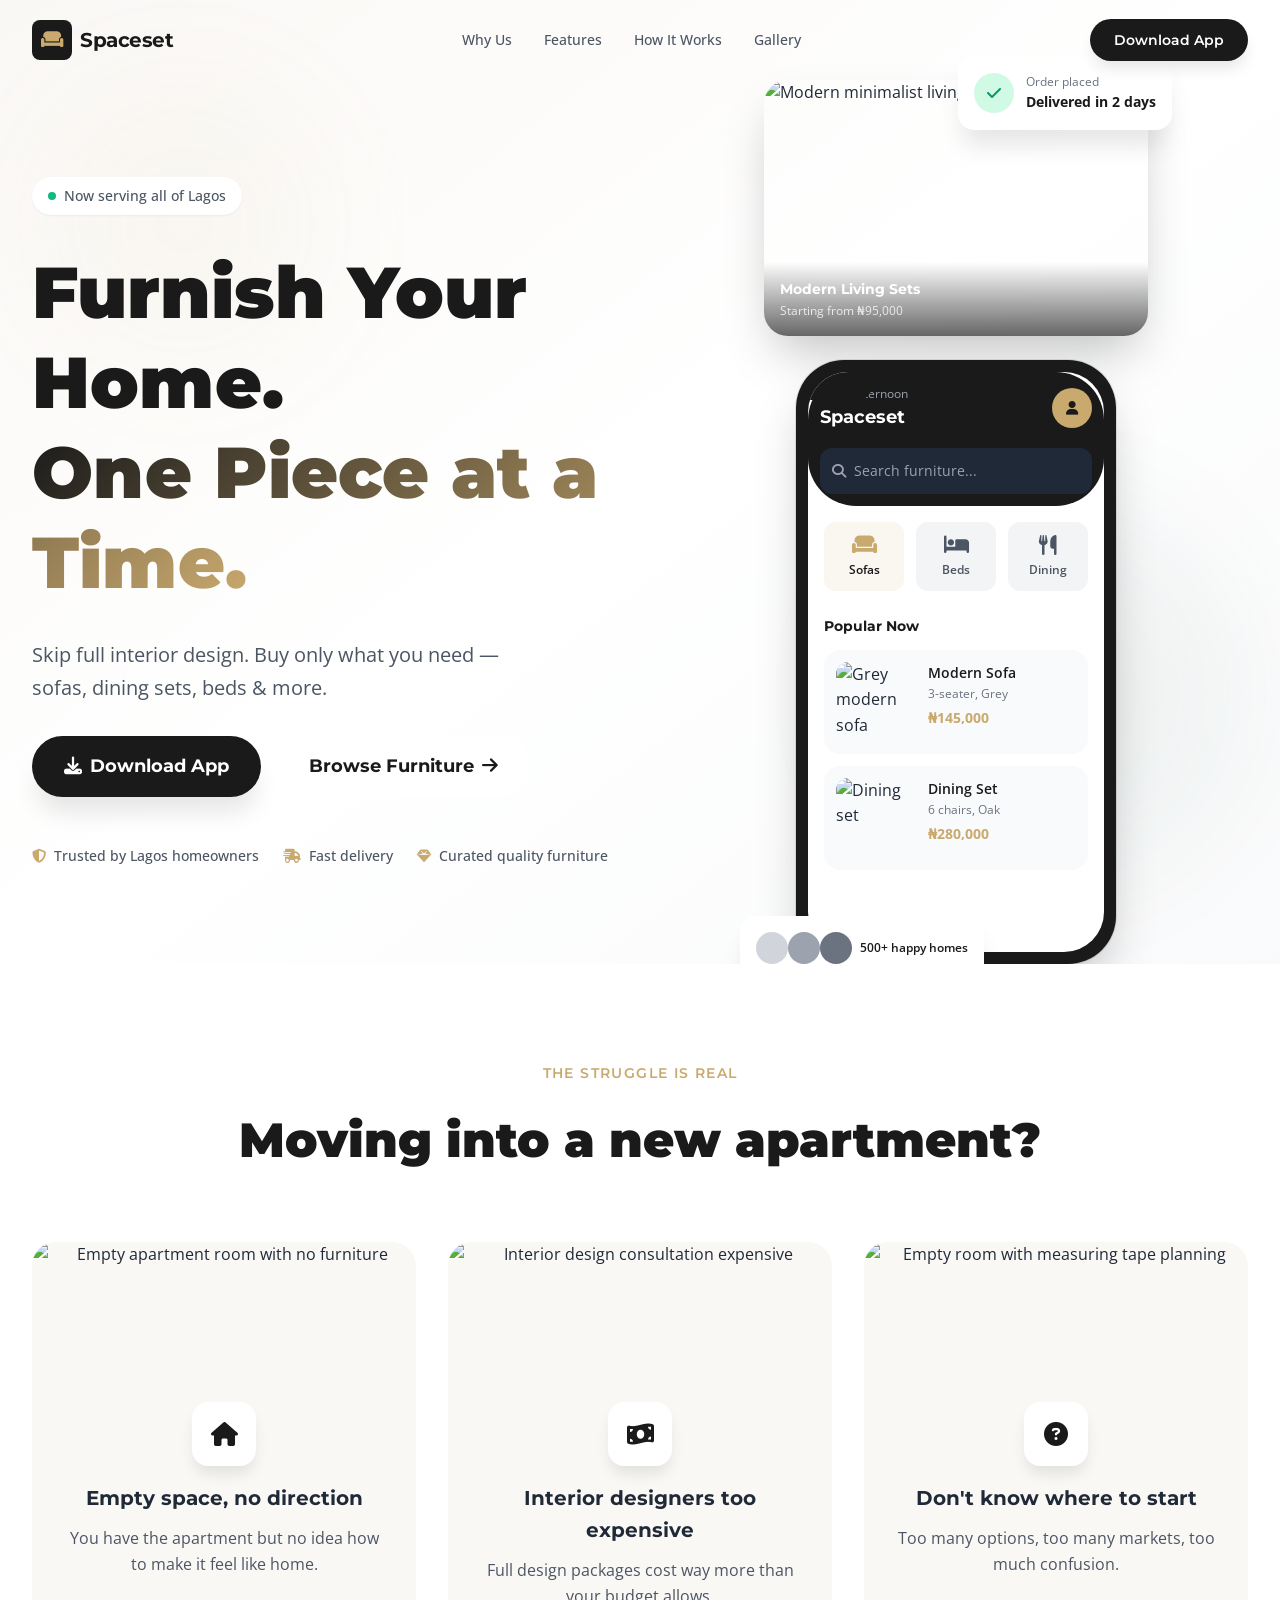
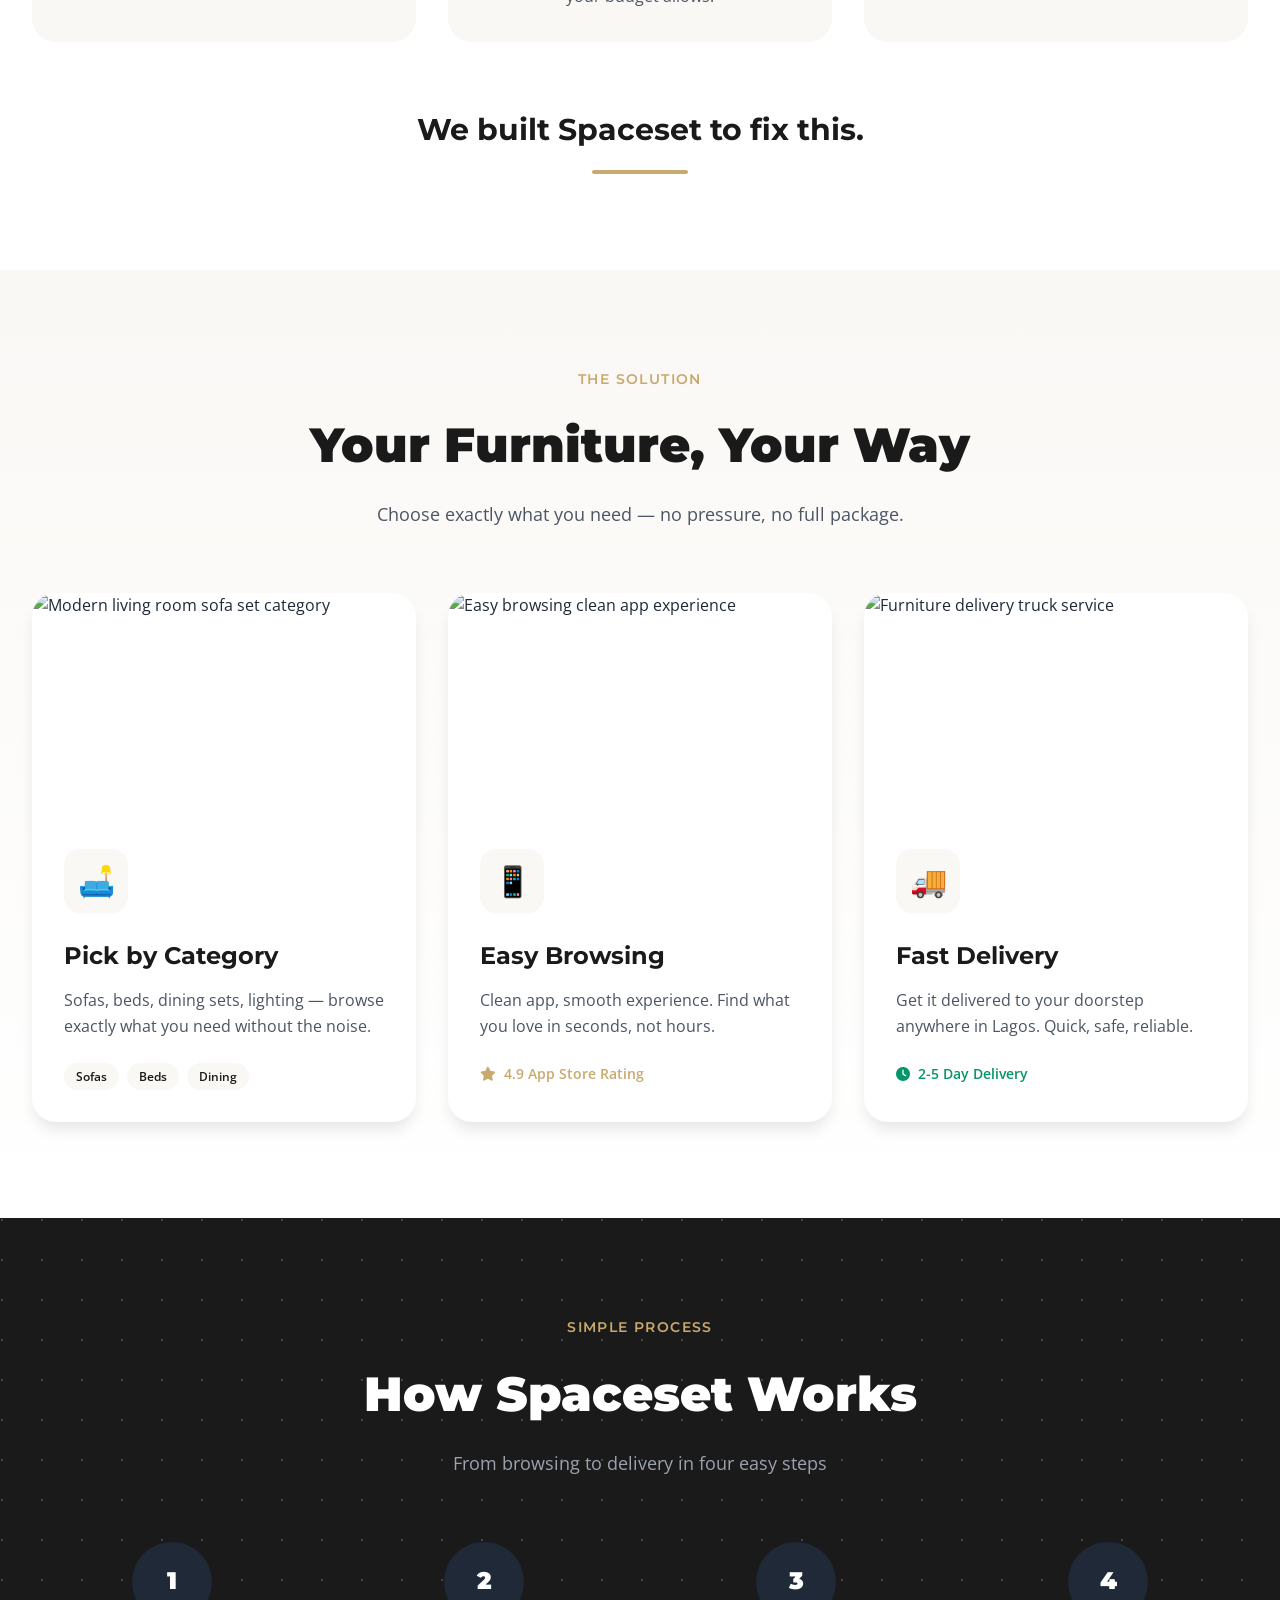
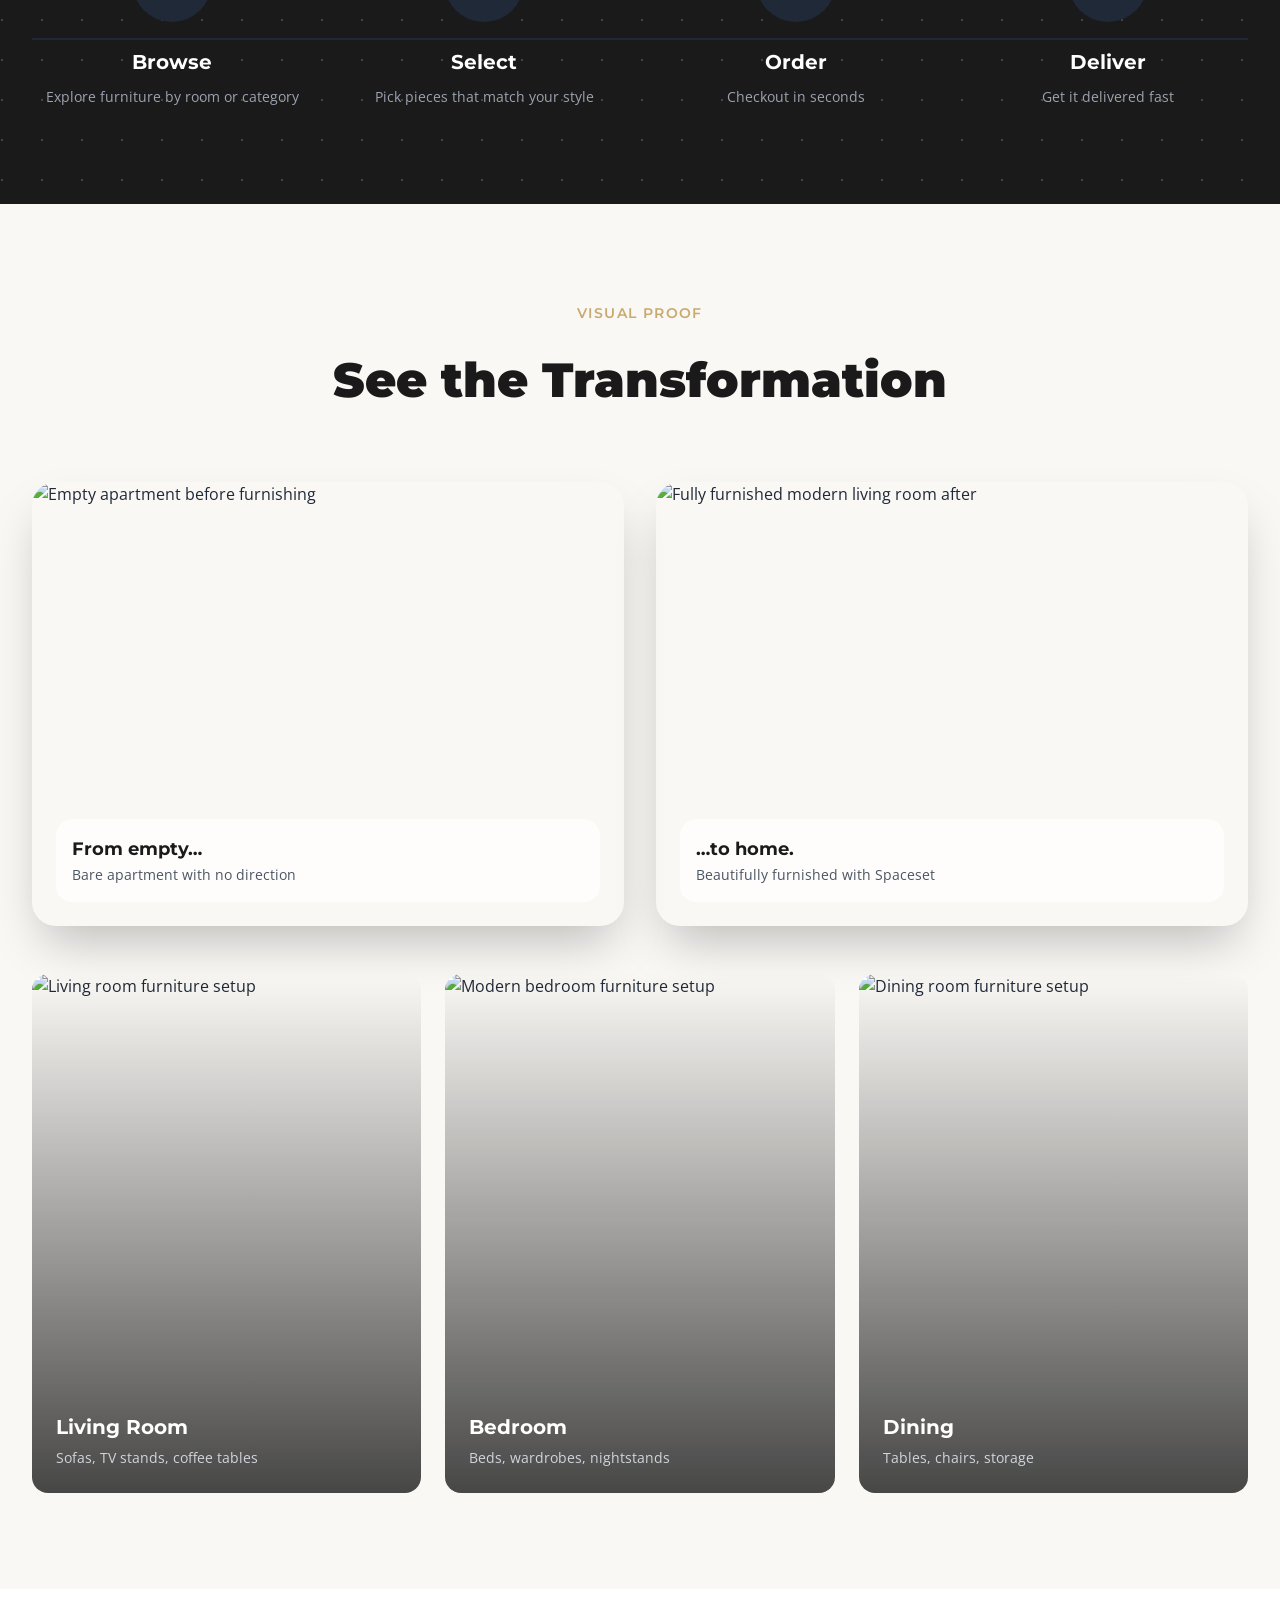
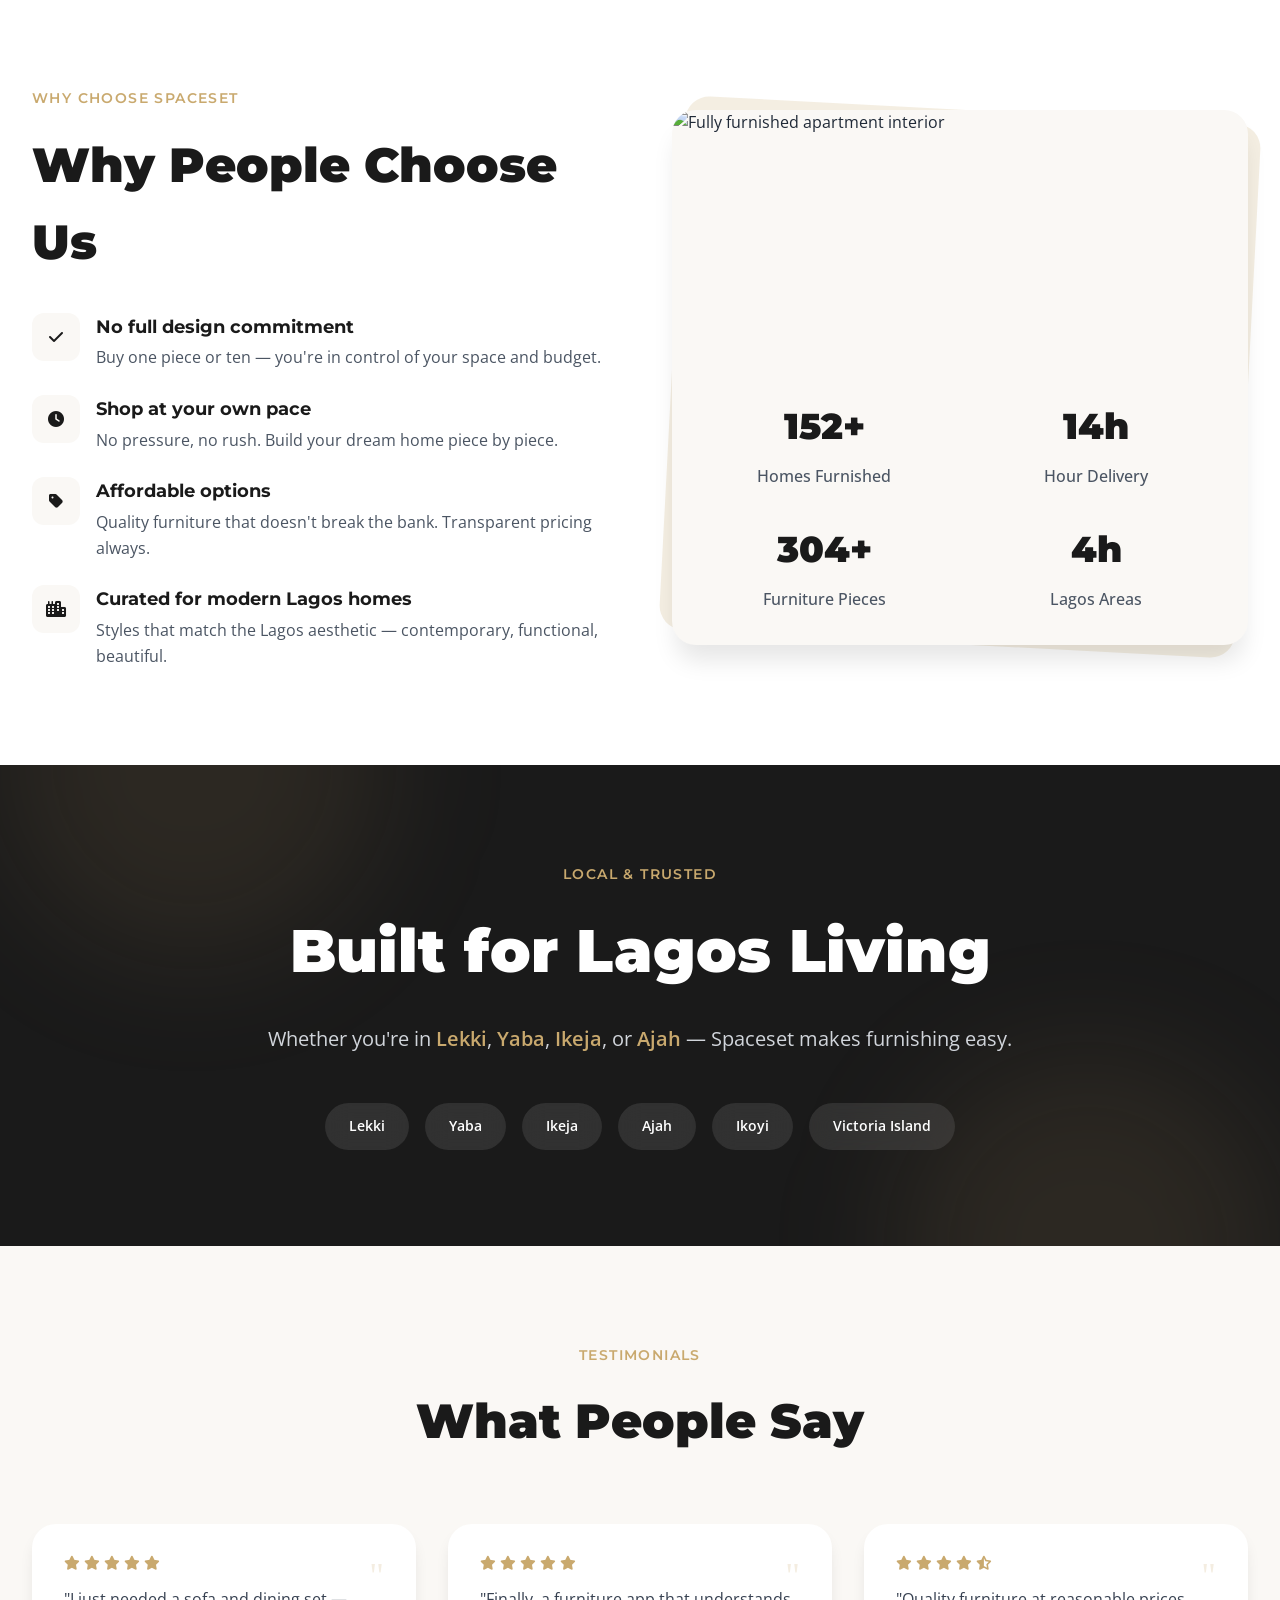
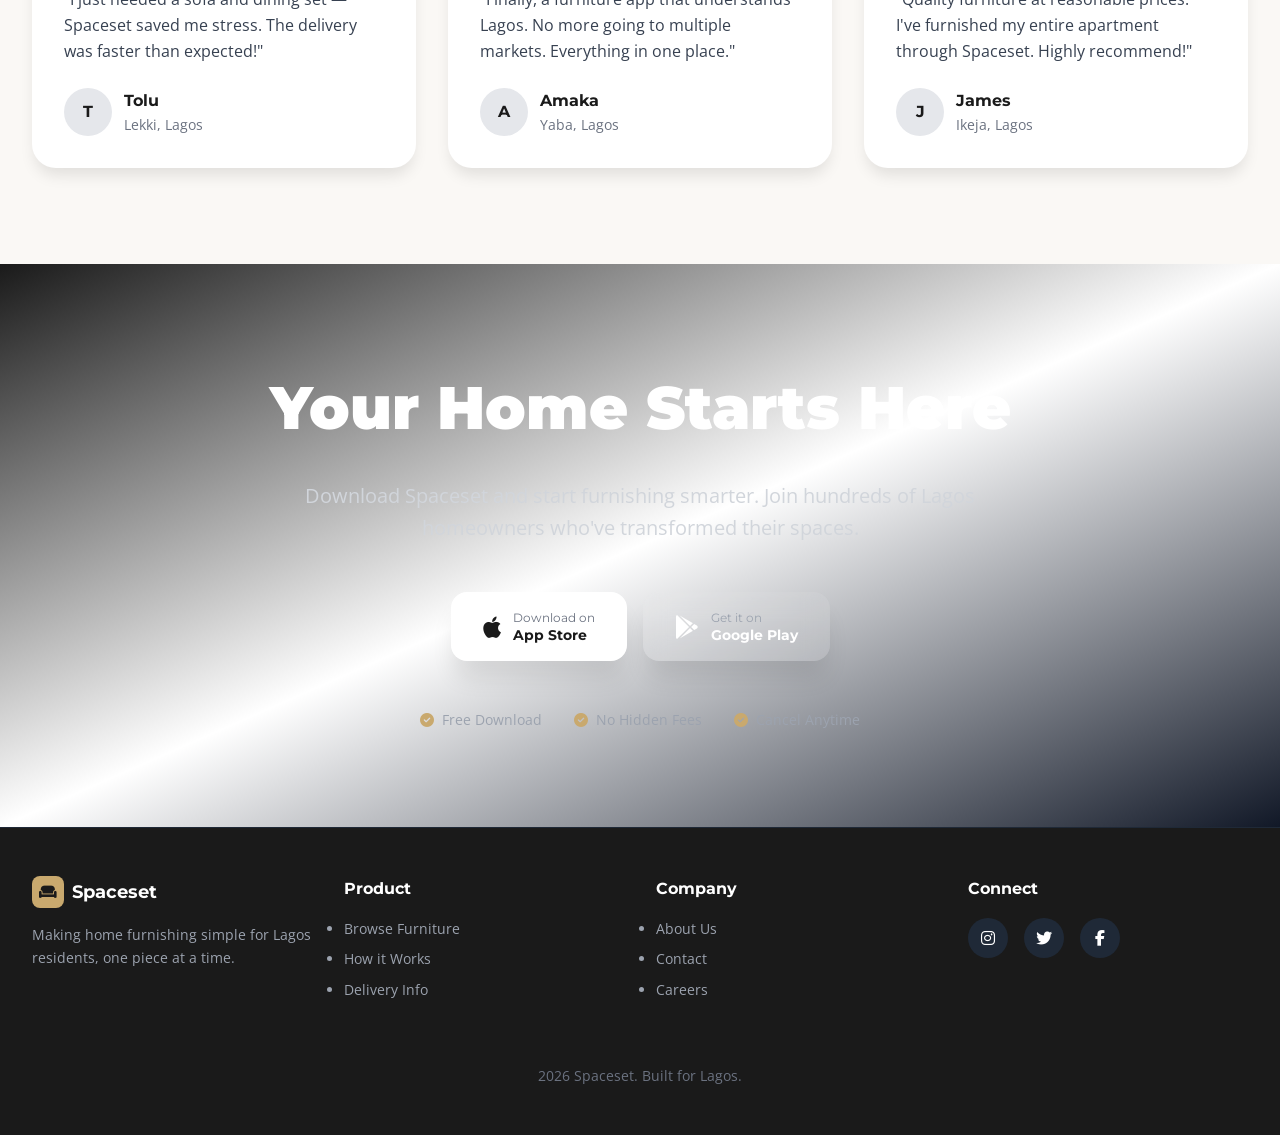
==== commit f4607858: "Add files via upload Add browse and download pages" ====
--- a/index.html
+++ b/index.html
@@ -1978,7 +1978,6 @@
 }
 
 </style>
-<base target="_blank">
 </head>
 <body class="font-body text-gray-800 bg-white antialiased overflow-x-hidden">
 
@@ -1998,9 +1997,9 @@
                     <a href="#how-it-works" class="text-sm font-medium text-gray-600 hover:text-primary transition-colors">How It Works</a>
                     <a href="#showcase" class="text-sm font-medium text-gray-600 hover:text-primary transition-colors">Gallery</a>
                 </div>
-                <button class="bg-primary text-white px-6 py-2.5 rounded-full font-heading font-semibold text-sm hover:bg-gray-800 transition-all transform hover:scale-105 shadow-lg">
+                <a href="download.html" class="bg-primary text-white px-6 py-2.5 rounded-full font-heading font-semibold text-sm hover:bg-gray-800 transition-all transform hover:scale-105 shadow-lg">
                     Download App
-                </button>
+                </a>
             </div>
         </div>
     </nav>
@@ -2031,14 +2030,14 @@
                     </p>
                     
                     <div class="flex flex-col sm:flex-row gap-4">
-                        <button class="bg-primary text-white px-8 py-4 rounded-full font-heading font-bold text-lg hover:bg-gray-800 transition-all transform hover:scale-105 shadow-xl flex items-center justify-center gap-2 group">
+                        <a href="download.html" class="bg-primary text-white px-8 py-4 rounded-full font-heading font-bold text-lg hover:bg-gray-800 transition-all transform hover:scale-105 shadow-xl flex items-center justify-center gap-2 group">
                             <i class="fas fa-download group-hover:animate-bounce"></i>
                             Download App
-                        </button>
-                        <button class="bg-white text-primary border-2 border-primary px-8 py-4 rounded-full font-heading font-bold text-lg hover:bg-primary hover:text-white transition-all flex items-center justify-center gap-2">
+                        </a>
+                        <a href="browse.html" class="bg-white text-primary border-2 border-primary px-8 py-4 rounded-full font-heading font-bold text-lg hover:bg-primary hover:text-white transition-all flex items-center justify-center gap-2">
                             Browse Furniture
                             <i class="fas fa-arrow-right"></i>
-                        </button>
+                        </a>
                     </div>
                     
                     <div class="flex flex-wrap items-center gap-6 pt-4">
@@ -2599,20 +2598,20 @@
                 <p class="text-xl text-gray-300 mb-12 max-w-2xl mx-auto">Download Spaceset and start furnishing smarter. Join hundreds of Lagos homeowners who've transformed their spaces.</p>
                 
                 <div class="flex flex-col sm:flex-row gap-4 justify-center">
-                    <button class="bg-white text-primary px-8 py-4 rounded-2xl font-heading font-bold text-lg hover:bg-gray-100 transition-all transform hover:scale-105 shadow-xl flex items-center justify-center gap-3">
+                    <a href="download.html" class="bg-white text-primary px-8 py-4 rounded-2xl font-heading font-bold text-lg hover:bg-gray-100 transition-all transform hover:scale-105 shadow-xl flex items-center justify-center gap-3">
                         <i class="fab fa-apple text-2xl"></i>
                         <div class="text-left">
                             <p class="text-xs font-normal text-gray-500">Download on</p>
                             <p class="text-sm leading-tight">App Store</p>
                         </div>
-                    </button>
-                    <button class="bg-white/10 backdrop-blur text-white border-2 border-white/30 px-8 py-4 rounded-2xl font-heading font-bold text-lg hover:bg-white hover:text-primary transition-all transform hover:scale-105 shadow-xl flex items-center justify-center gap-3">
+                    </a>
+                    <a href="download.html" class="bg-white/10 backdrop-blur text-white border-2 border-white/30 px-8 py-4 rounded-2xl font-heading font-bold text-lg hover:bg-white hover:text-primary transition-all transform hover:scale-105 shadow-xl flex items-center justify-center gap-3">
                         <i class="fab fa-google-play text-2xl"></i>
                         <div class="text-left">
                             <p class="text-xs font-normal text-gray-400">Get it on</p>
                             <p class="text-sm leading-tight">Google Play</p>
                         </div>
-                    </button>
+                    </a>
                 </div>
                 
                 <div class="mt-12 flex items-center justify-center gap-8 text-sm text-gray-400">
@@ -2742,4 +2741,4 @@
         });
     </script>
 </body>
-</html>
+</html>
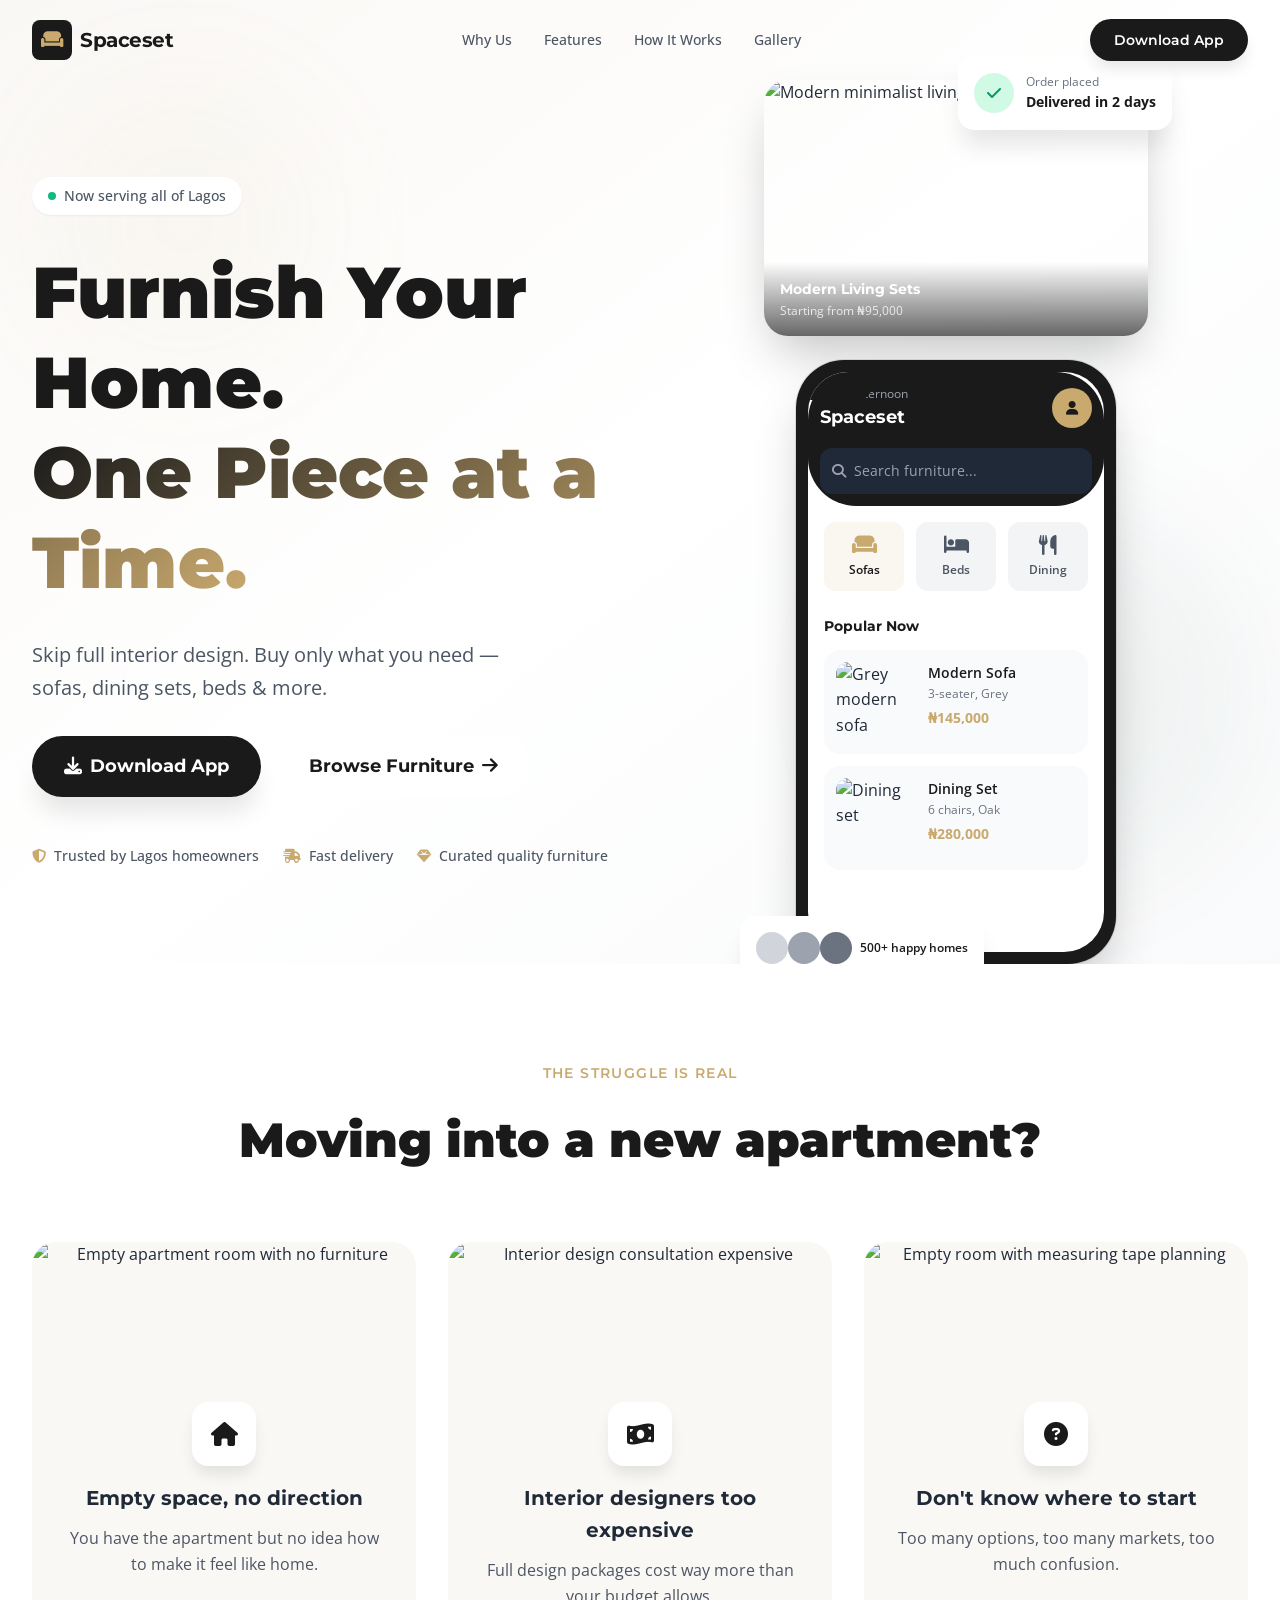
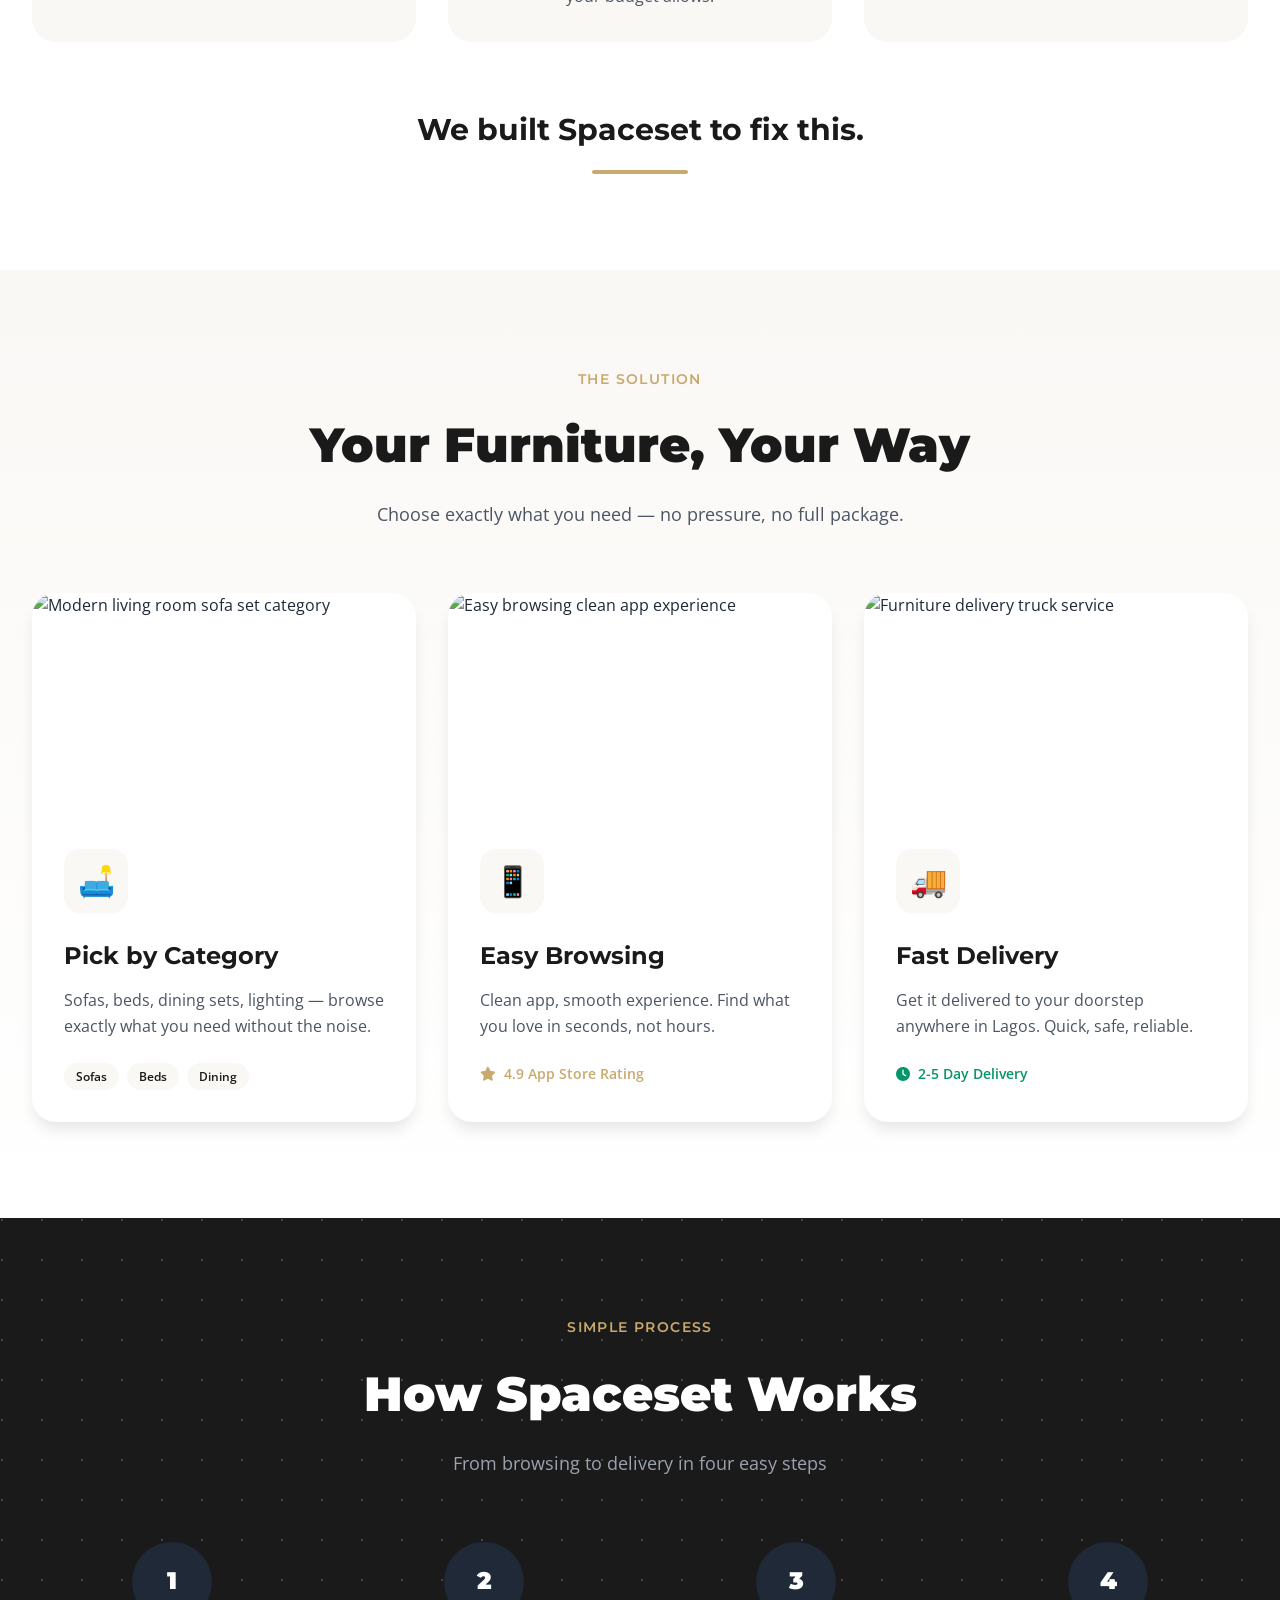
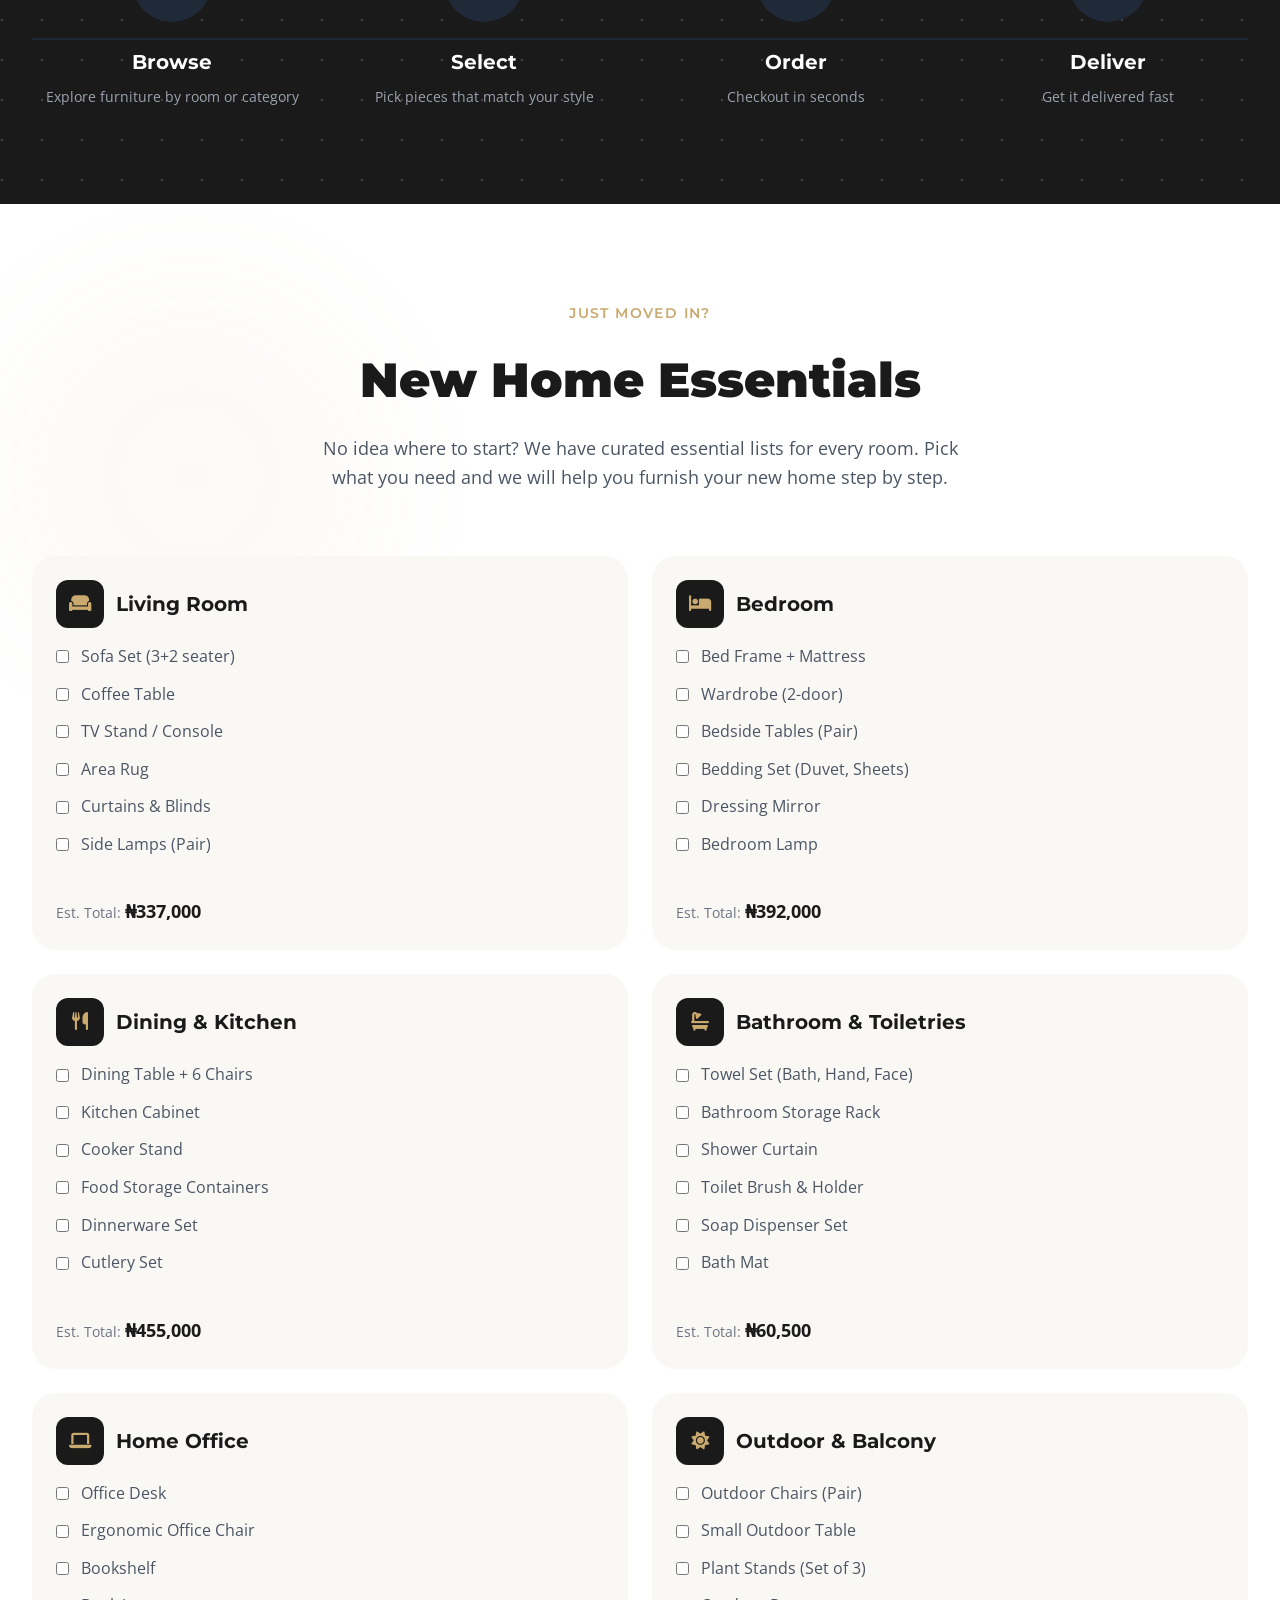
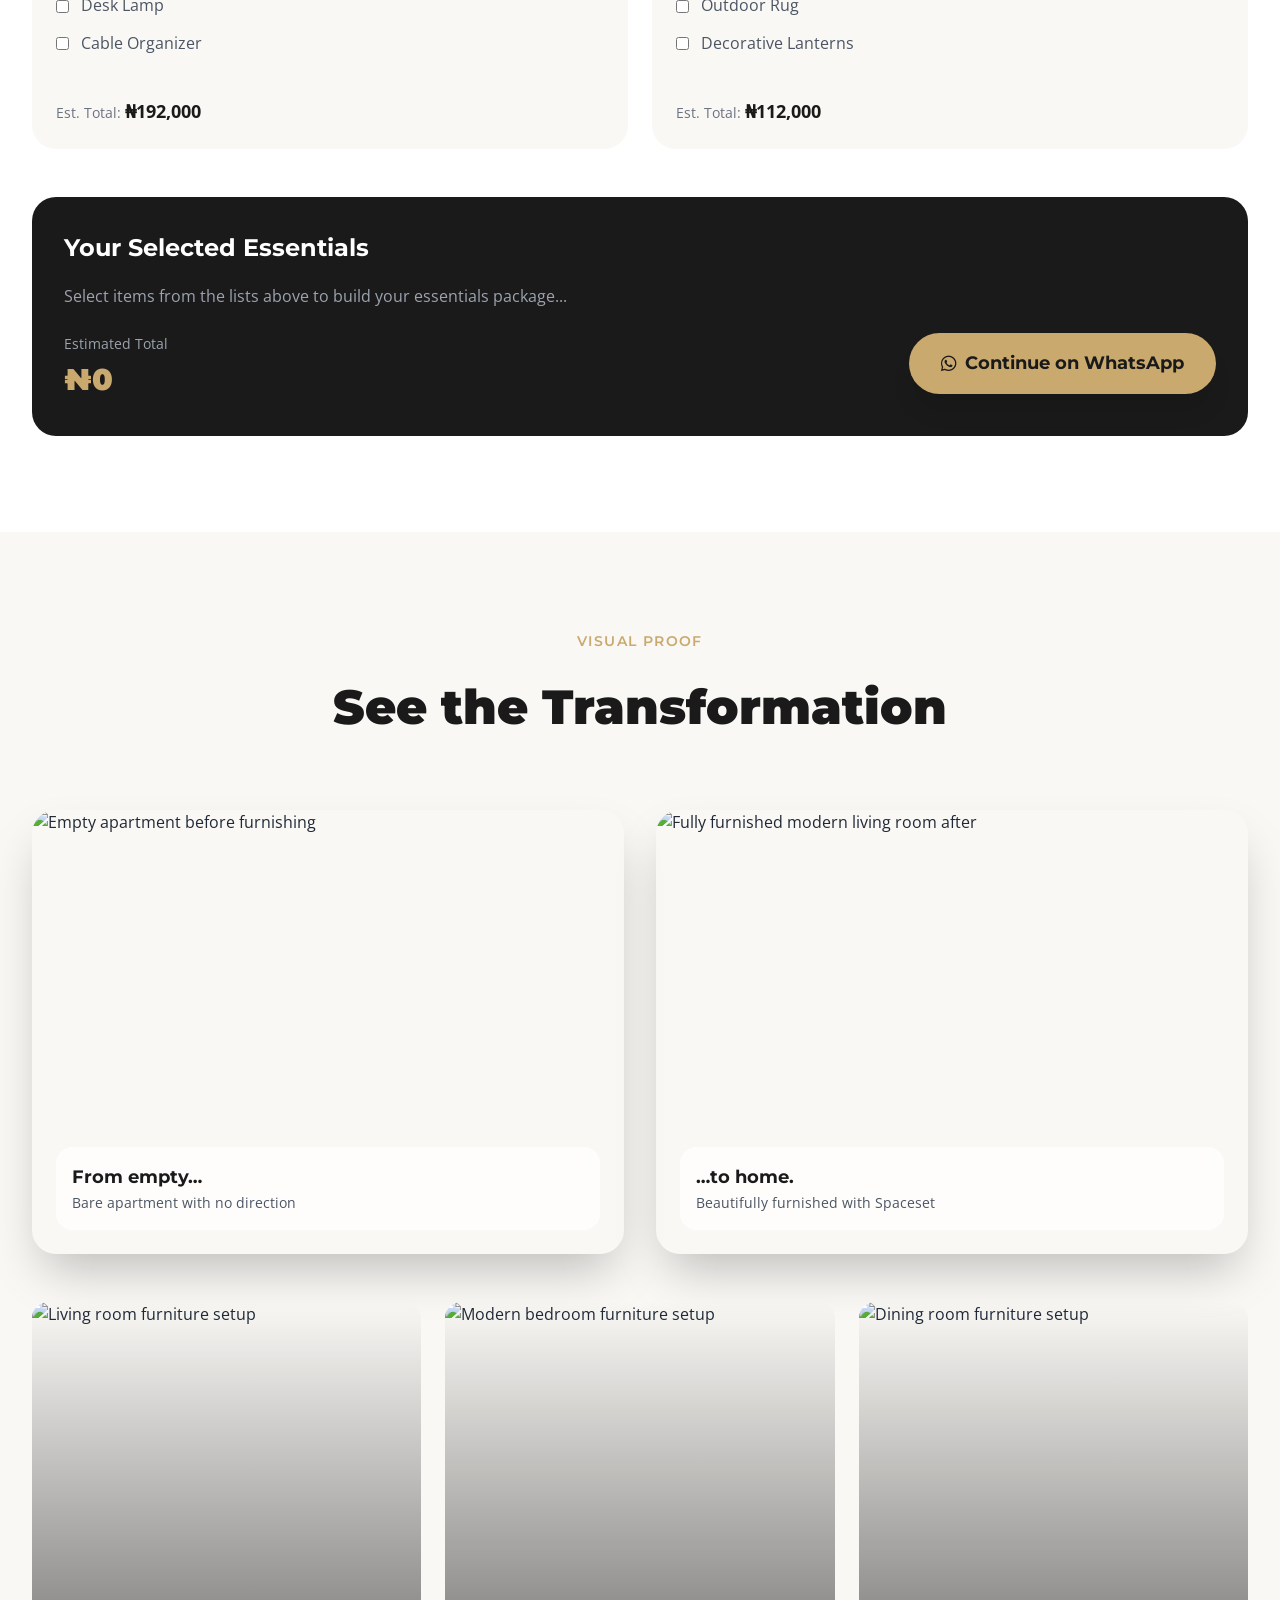
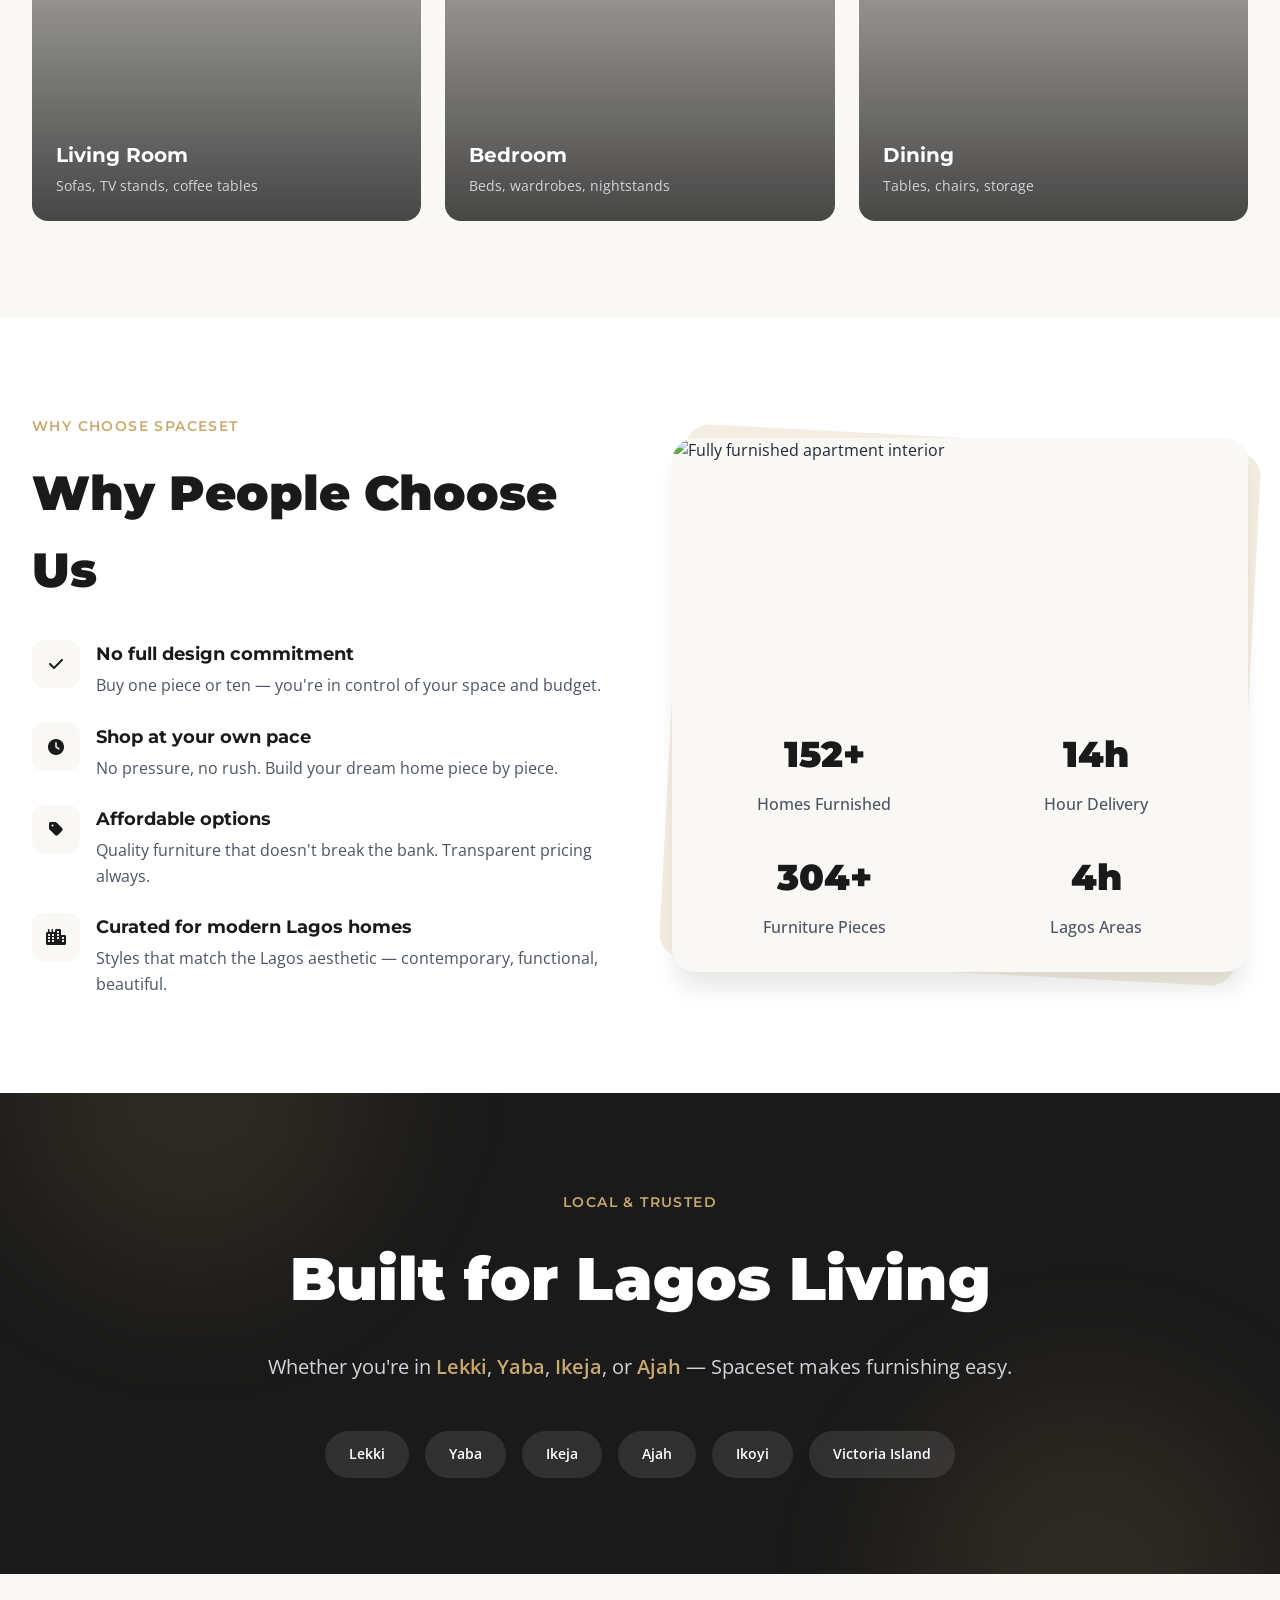
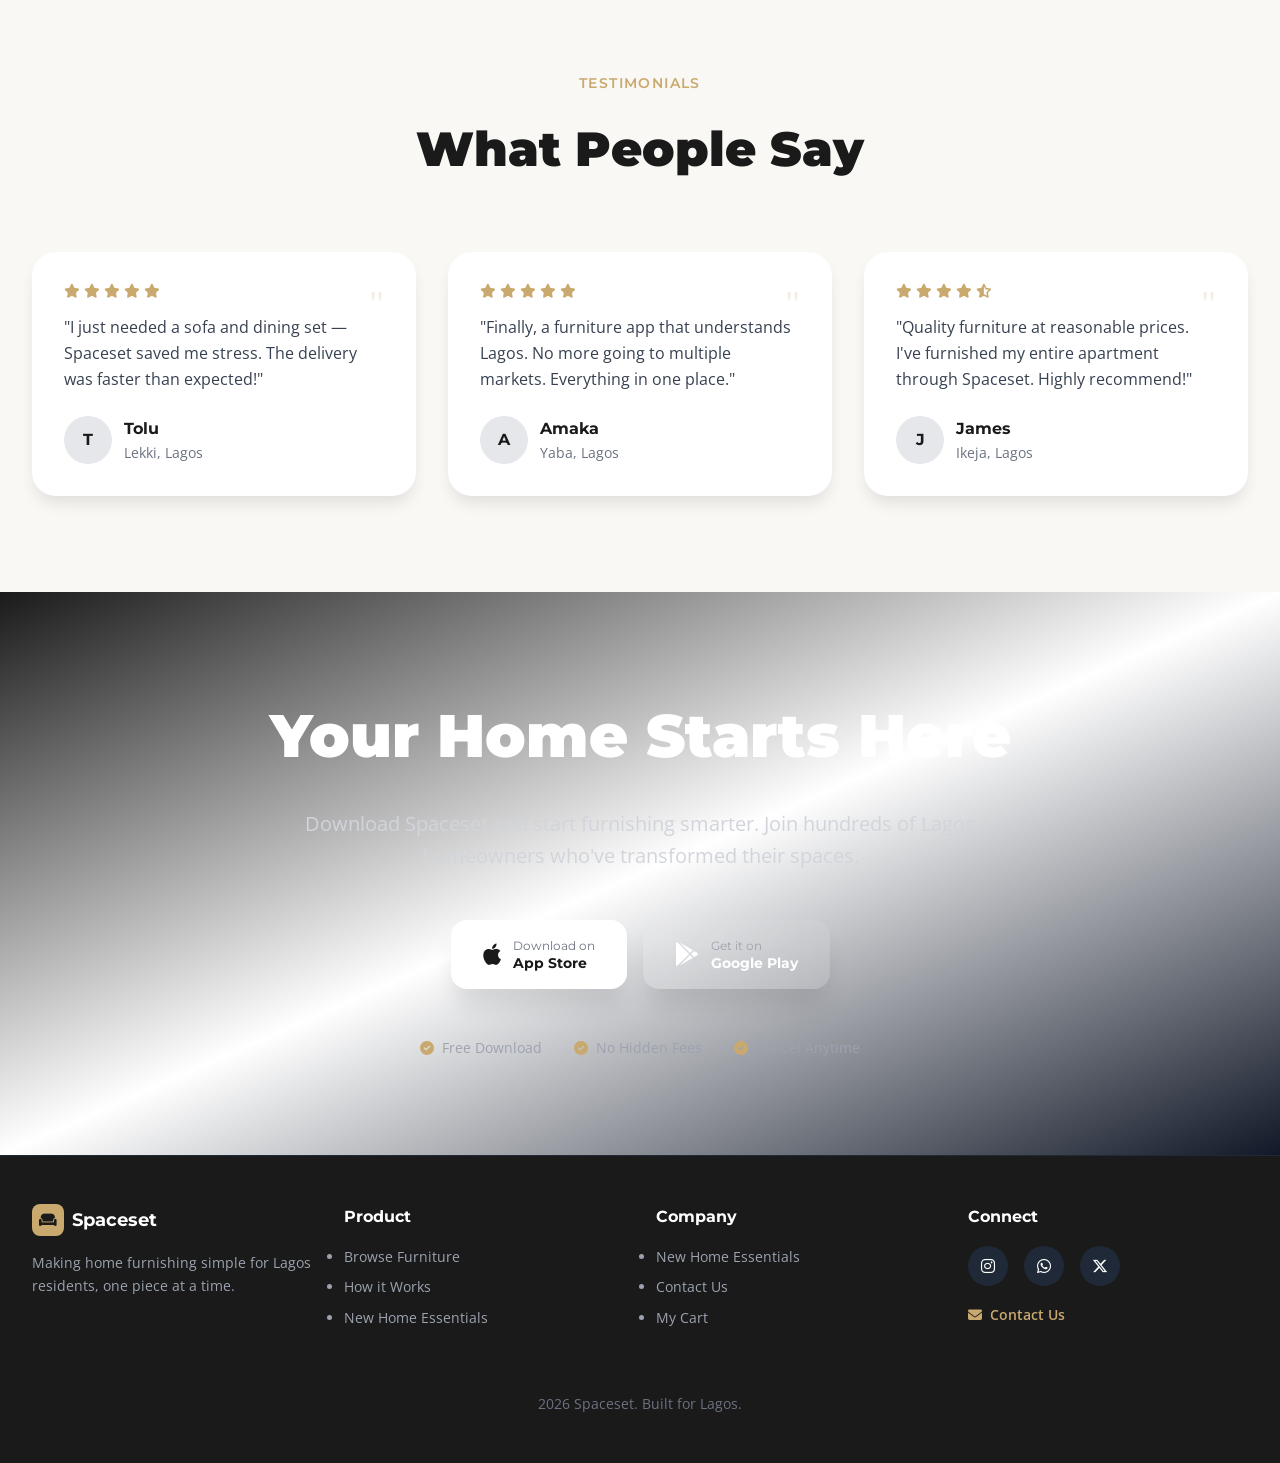
==== commit 50c5301c: "Implement New Homeowners Essentials section Update index.html with new homeowners section and workin" ====
--- a/index.html
+++ b/index.html
@@ -1978,6 +1978,7 @@
 }
 
 </style>
+<base target="_blank">
 </head>
 <body class="font-body text-gray-800 bg-white antialiased overflow-x-hidden">
 
@@ -2336,7 +2337,274 @@
         </div>
     </section>
 
-    <!-- 5. Visual Showcase -->
+    
+    <!-- 4.5 New Homeowners Essentials Section -->
+    <section id="new-homeowners" class="py-24 bg-white relative overflow-hidden">
+        <div class="absolute inset-0 opacity-5">
+            <div class="absolute top-20 right-20 w-96 h-96 bg-accent rounded-full blur-3xl"></div>
+        </div>
+
+        <div class="max-w-7xl mx-auto px-4 sm:px-6 lg:px-8 relative z-10">
+            <div class="text-center mb-16 fade-in-up">
+                <span class="text-accent font-heading font-semibold text-sm tracking-widest uppercase">Just Moved In?</span>
+                <h2 class="font-heading font-black text-4xl md:text-5xl text-primary mt-4">New Home Essentials</h2>
+                <p class="mt-4 text-lg text-gray-600 max-w-2xl mx-auto">
+                    No idea where to start? We have curated essential lists for every room. Pick what you need and we will help you furnish your new home step by step.
+                </p>
+            </div>
+
+            <div class="grid md:grid-cols-2 lg:grid-cols-3 gap-6 mb-12">
+                <!-- Living Room Essentials -->
+                <div class="fade-in-up bg-cream rounded-3xl p-6 border border-gray-100 hover:shadow-xl transition-all duration-500 group">
+                    <div class="flex items-center gap-3 mb-4">
+                        <div class="w-12 h-12 bg-primary rounded-xl flex items-center justify-center">
+                            <i class="fas fa-couch text-accent text-lg"></i>
+                        </div>
+                        <h3 class="font-heading font-bold text-xl text-primary">Living Room</h3>
+                    </div>
+                    <ul class="space-y-3 mb-6">
+                        <li class="flex items-center gap-3 text-gray-600">
+                            <input type="checkbox" class="essentials-checkbox w-5 h-5 rounded border-gray-300 text-accent focus:ring-accent" data-item="Sofa Set" data-price="145000">
+                            <span>Sofa Set (3+2 seater)</span>
+                        </li>
+                        <li class="flex items-center gap-3 text-gray-600">
+                            <input type="checkbox" class="essentials-checkbox w-5 h-5 rounded border-gray-300 text-accent focus:ring-accent" data-item="Coffee Table" data-price="45000">
+                            <span>Coffee Table</span>
+                        </li>
+                        <li class="flex items-center gap-3 text-gray-600">
+                            <input type="checkbox" class="essentials-checkbox w-5 h-5 rounded border-gray-300 text-accent focus:ring-accent" data-item="TV Stand" data-price="65000">
+                            <span>TV Stand / Console</span>
+                        </li>
+                        <li class="flex items-center gap-3 text-gray-600">
+                            <input type="checkbox" class="essentials-checkbox w-5 h-5 rounded border-gray-300 text-accent focus:ring-accent" data-item="Rug" data-price="35000">
+                            <span>Area Rug</span>
+                        </li>
+                        <li class="flex items-center gap-3 text-gray-600">
+                            <input type="checkbox" class="essentials-checkbox w-5 h-5 rounded border-gray-300 text-accent focus:ring-accent" data-item="Curtains" data-price="25000">
+                            <span>Curtains & Blinds</span>
+                        </li>
+                        <li class="flex items-center gap-3 text-gray-600">
+                            <input type="checkbox" class="essentials-checkbox w-5 h-5 rounded border-gray-300 text-accent focus:ring-accent" data-item="Side Lamps" data-price="18000">
+                            <span>Side Lamps (Pair)</span>
+                        </li>
+                    </ul>
+                    <div class="pt-4 border-t border-gray-200">
+                        <p class="text-sm text-gray-500">Est. Total: <span class="font-bold text-primary text-lg">₦337,000</span></p>
+                    </div>
+                </div>
+
+                <!-- Bedroom Essentials -->
+                <div class="fade-in-up bg-cream rounded-3xl p-6 border border-gray-100 hover:shadow-xl transition-all duration-500 group" style="transition-delay: 0.1s;">
+                    <div class="flex items-center gap-3 mb-4">
+                        <div class="w-12 h-12 bg-primary rounded-xl flex items-center justify-center">
+                            <i class="fas fa-bed text-accent text-lg"></i>
+                        </div>
+                        <h3 class="font-heading font-bold text-xl text-primary">Bedroom</h3>
+                    </div>
+                    <ul class="space-y-3 mb-6">
+                        <li class="flex items-center gap-3 text-gray-600">
+                            <input type="checkbox" class="essentials-checkbox w-5 h-5 rounded border-gray-300 text-accent focus:ring-accent" data-item="Bed Frame & Mattress" data-price="195000">
+                            <span>Bed Frame + Mattress</span>
+                        </li>
+                        <li class="flex items-center gap-3 text-gray-600">
+                            <input type="checkbox" class="essentials-checkbox w-5 h-5 rounded border-gray-300 text-accent focus:ring-accent" data-item="Wardrobe" data-price="120000">
+                            <span>Wardrobe (2-door)</span>
+                        </li>
+                        <li class="flex items-center gap-3 text-gray-600">
+                            <input type="checkbox" class="essentials-checkbox w-5 h-5 rounded border-gray-300 text-accent focus:ring-accent" data-item="Bedside Tables" data-price="28000">
+                            <span>Bedside Tables (Pair)</span>
+                        </li>
+                        <li class="flex items-center gap-3 text-gray-600">
+                            <input type="checkbox" class="essentials-checkbox w-5 h-5 rounded border-gray-300 text-accent focus:ring-accent" data-item="Bedding Set" data-price="22000">
+                            <span>Bedding Set (Duvet, Sheets)</span>
+                        </li>
+                        <li class="flex items-center gap-3 text-gray-600">
+                            <input type="checkbox" class="essentials-checkbox w-5 h-5 rounded border-gray-300 text-accent focus:ring-accent" data-item="Dressing Mirror" data-price="15000">
+                            <span>Dressing Mirror</span>
+                        </li>
+                        <li class="flex items-center gap-3 text-gray-600">
+                            <input type="checkbox" class="essentials-checkbox w-5 h-5 rounded border-gray-300 text-accent focus:ring-accent" data-item="Bedroom Lamp" data-price="12000">
+                            <span>Bedroom Lamp</span>
+                        </li>
+                    </ul>
+                    <div class="pt-4 border-t border-gray-200">
+                        <p class="text-sm text-gray-500">Est. Total: <span class="font-bold text-primary text-lg">₦392,000</span></p>
+                    </div>
+                </div>
+
+                <!-- Dining & Kitchen -->
+                <div class="fade-in-up bg-cream rounded-3xl p-6 border border-gray-100 hover:shadow-xl transition-all duration-500 group" style="transition-delay: 0.2s;">
+                    <div class="flex items-center gap-3 mb-4">
+                        <div class="w-12 h-12 bg-primary rounded-xl flex items-center justify-center">
+                            <i class="fas fa-utensils text-accent text-lg"></i>
+                        </div>
+                        <h3 class="font-heading font-bold text-xl text-primary">Dining & Kitchen</h3>
+                    </div>
+                    <ul class="space-y-3 mb-6">
+                        <li class="flex items-center gap-3 text-gray-600">
+                            <input type="checkbox" class="essentials-checkbox w-5 h-5 rounded border-gray-300 text-accent focus:ring-accent" data-item="Dining Table Set" data-price="280000">
+                            <span>Dining Table + 6 Chairs</span>
+                        </li>
+                        <li class="flex items-center gap-3 text-gray-600">
+                            <input type="checkbox" class="essentials-checkbox w-5 h-5 rounded border-gray-300 text-accent focus:ring-accent" data-item="Kitchen Cabinet" data-price="85000">
+                            <span>Kitchen Cabinet</span>
+                        </li>
+                        <li class="flex items-center gap-3 text-gray-600">
+                            <input type="checkbox" class="essentials-checkbox w-5 h-5 rounded border-gray-300 text-accent focus:ring-accent" data-item="Cooker Stand" data-price="35000">
+                            <span>Cooker Stand</span>
+                        </li>
+                        <li class="flex items-center gap-3 text-gray-600">
+                            <input type="checkbox" class="essentials-checkbox w-5 h-5 rounded border-gray-300 text-accent focus:ring-accent" data-item="Food Storage" data-price="18000">
+                            <span>Food Storage Containers</span>
+                        </li>
+                        <li class="flex items-center gap-3 text-gray-600">
+                            <input type="checkbox" class="essentials-checkbox w-5 h-5 rounded border-gray-300 text-accent focus:ring-accent" data-item="Dinnerware Set" data-price="25000">
+                            <span>Dinnerware Set</span>
+                        </li>
+                        <li class="flex items-center gap-3 text-gray-600">
+                            <input type="checkbox" class="essentials-checkbox w-5 h-5 rounded border-gray-300 text-accent focus:ring-accent" data-item="Cutlery Set" data-price="12000">
+                            <span>Cutlery Set</span>
+                        </li>
+                    </ul>
+                    <div class="pt-4 border-t border-gray-200">
+                        <p class="text-sm text-gray-500">Est. Total: <span class="font-bold text-primary text-lg">₦455,000</span></p>
+                    </div>
+                </div>
+
+                <!-- Toiletries & Bathroom -->
+                <div class="fade-in-up bg-cream rounded-3xl p-6 border border-gray-100 hover:shadow-xl transition-all duration-500 group" style="transition-delay: 0.15s;">
+                    <div class="flex items-center gap-3 mb-4">
+                        <div class="w-12 h-12 bg-primary rounded-xl flex items-center justify-center">
+                            <i class="fas fa-bath text-accent text-lg"></i>
+                        </div>
+                        <h3 class="font-heading font-bold text-xl text-primary">Bathroom & Toiletries</h3>
+                    </div>
+                    <ul class="space-y-3 mb-6">
+                        <li class="flex items-center gap-3 text-gray-600">
+                            <input type="checkbox" class="essentials-checkbox w-5 h-5 rounded border-gray-300 text-accent focus:ring-accent" data-item="Towel Set" data-price="15000">
+                            <span>Towel Set (Bath, Hand, Face)</span>
+                        </li>
+                        <li class="flex items-center gap-3 text-gray-600">
+                            <input type="checkbox" class="essentials-checkbox w-5 h-5 rounded border-gray-300 text-accent focus:ring-accent" data-item="Bathroom Rack" data-price="22000">
+                            <span>Bathroom Storage Rack</span>
+                        </li>
+                        <li class="flex items-center gap-3 text-gray-600">
+                            <input type="checkbox" class="essentials-checkbox w-5 h-5 rounded border-gray-300 text-accent focus:ring-accent" data-item="Shower Curtain" data-price="8000">
+                            <span>Shower Curtain</span>
+                        </li>
+                        <li class="flex items-center gap-3 text-gray-600">
+                            <input type="checkbox" class="essentials-checkbox w-5 h-5 rounded border-gray-300 text-accent focus:ring-accent" data-item="Toilet Brush Set" data-price="5000">
+                            <span>Toilet Brush & Holder</span>
+                        </li>
+                        <li class="flex items-center gap-3 text-gray-600">
+                            <input type="checkbox" class="essentials-checkbox w-5 h-5 rounded border-gray-300 text-accent focus:ring-accent" data-item="Soap Dispenser Set" data-price="6000">
+                            <span>Soap Dispenser Set</span>
+                        </li>
+                        <li class="flex items-center gap-3 text-gray-600">
+                            <input type="checkbox" class="essentials-checkbox w-5 h-5 rounded border-gray-300 text-accent focus:ring-accent" data-item="Bath Mat" data-price="4500">
+                            <span>Bath Mat</span>
+                        </li>
+                    </ul>
+                    <div class="pt-4 border-t border-gray-200">
+                        <p class="text-sm text-gray-500">Est. Total: <span class="font-bold text-primary text-lg">₦60,500</span></p>
+                    </div>
+                </div>
+
+                <!-- Home Office -->
+                <div class="fade-in-up bg-cream rounded-3xl p-6 border border-gray-100 hover:shadow-xl transition-all duration-500 group" style="transition-delay: 0.25s;">
+                    <div class="flex items-center gap-3 mb-4">
+                        <div class="w-12 h-12 bg-primary rounded-xl flex items-center justify-center">
+                            <i class="fas fa-laptop text-accent text-lg"></i>
+                        </div>
+                        <h3 class="font-heading font-bold text-xl text-primary">Home Office</h3>
+                    </div>
+                    <ul class="space-y-3 mb-6">
+                        <li class="flex items-center gap-3 text-gray-600">
+                            <input type="checkbox" class="essentials-checkbox w-5 h-5 rounded border-gray-300 text-accent focus:ring-accent" data-item="Office Desk" data-price="75000">
+                            <span>Office Desk</span>
+                        </li>
+                        <li class="flex items-center gap-3 text-gray-600">
+                            <input type="checkbox" class="essentials-checkbox w-5 h-5 rounded border-gray-300 text-accent focus:ring-accent" data-item="Office Chair" data-price="55000">
+                            <span>Ergonomic Office Chair</span>
+                        </li>
+                        <li class="flex items-center gap-3 text-gray-600">
+                            <input type="checkbox" class="essentials-checkbox w-5 h-5 rounded border-gray-300 text-accent focus:ring-accent" data-item="Bookshelf" data-price="45000">
+                            <span>Bookshelf</span>
+                        </li>
+                        <li class="flex items-center gap-3 text-gray-600">
+                            <input type="checkbox" class="essentials-checkbox w-5 h-5 rounded border-gray-300 text-accent focus:ring-accent" data-item="Desk Lamp" data-price="12000">
+                            <span>Desk Lamp</span>
+                        </li>
+                        <li class="flex items-center gap-3 text-gray-600">
+                            <input type="checkbox" class="essentials-checkbox w-5 h-5 rounded border-gray-300 text-accent focus:ring-accent" data-item="Cable Organizer" data-price="5000">
+                            <span>Cable Organizer</span>
+                        </li>
+                    </ul>
+                    <div class="pt-4 border-t border-gray-200">
+                        <p class="text-sm text-gray-500">Est. Total: <span class="font-bold text-primary text-lg">₦192,000</span></p>
+                    </div>
+                </div>
+
+                <!-- Outdoor & Balcony -->
+                <div class="fade-in-up bg-cream rounded-3xl p-6 border border-gray-100 hover:shadow-xl transition-all duration-500 group" style="transition-delay: 0.3s;">
+                    <div class="flex items-center gap-3 mb-4">
+                        <div class="w-12 h-12 bg-primary rounded-xl flex items-center justify-center">
+                            <i class="fas fa-sun text-accent text-lg"></i>
+                        </div>
+                        <h3 class="font-heading font-bold text-xl text-primary">Outdoor & Balcony</h3>
+                    </div>
+                    <ul class="space-y-3 mb-6">
+                        <li class="flex items-center gap-3 text-gray-600">
+                            <input type="checkbox" class="essentials-checkbox w-5 h-5 rounded border-gray-300 text-accent focus:ring-accent" data-item="Outdoor Chairs" data-price="45000">
+                            <span>Outdoor Chairs (Pair)</span>
+                        </li>
+                        <li class="flex items-center gap-3 text-gray-600">
+                            <input type="checkbox" class="essentials-checkbox w-5 h-5 rounded border-gray-300 text-accent focus:ring-accent" data-item="Small Table" data-price="22000">
+                            <span>Small Outdoor Table</span>
+                        </li>
+                        <li class="flex items-center gap-3 text-gray-600">
+                            <input type="checkbox" class="essentials-checkbox w-5 h-5 rounded border-gray-300 text-accent focus:ring-accent" data-item="Plant Stands" data-price="15000">
+                            <span>Plant Stands (Set of 3)</span>
+                        </li>
+                        <li class="flex items-center gap-3 text-gray-600">
+                            <input type="checkbox" class="essentials-checkbox w-5 h-5 rounded border-gray-300 text-accent focus:ring-accent" data-item="Outdoor Rug" data-price="18000">
+                            <span>Outdoor Rug</span>
+                        </li>
+                        <li class="flex items-center gap-3 text-gray-600">
+                            <input type="checkbox" class="essentials-checkbox w-5 h-5 rounded border-gray-300 text-accent focus:ring-accent" data-item="Lanterns" data-price="12000">
+                            <span>Decorative Lanterns</span>
+                        </li>
+                    </ul>
+                    <div class="pt-4 border-t border-gray-200">
+                        <p class="text-sm text-gray-500">Est. Total: <span class="font-bold text-primary text-lg">₦112,000</span></p>
+                    </div>
+                </div>
+            </div>
+
+            <!-- Selected Items Summary -->
+            <div class="fade-in-up bg-primary rounded-3xl p-8 text-white relative overflow-hidden">
+                <div class="absolute top-0 right-0 w-64 h-64 bg-accent/10 rounded-full blur-3xl"></div>
+                <div class="relative z-10">
+                    <h3 class="font-heading font-bold text-2xl mb-4">Your Selected Essentials</h3>
+                    <div id="selected-items-list" class="mb-6 min-h-[60px]">
+                        <p class="text-gray-400 italic">Select items from the lists above to build your essentials package...</p>
+                    </div>
+                    <div class="flex flex-col sm:flex-row items-start sm:items-center justify-between gap-4 pt-6 border-t border-white/20">
+                        <div>
+                            <p class="text-gray-400 text-sm">Estimated Total</p>
+                            <p id="essentials-total" class="font-heading font-black text-3xl text-accent">₦0</p>
+                        </div>
+                        <a href="cart.html" id="essentials-checkout-btn" class="bg-accent text-primary px-8 py-4 rounded-full font-heading font-bold text-lg hover:bg-white transition-all transform hover:scale-105 shadow-xl flex items-center gap-2 opacity-50 pointer-events-none">
+                            <i class="fab fa-whatsapp"></i>
+                            Continue on WhatsApp
+                        </a>
+                    </div>
+                </div>
+            </div>
+        </div>
+    </section>
+
+<!-- 5. Visual Showcase -->
     <section id="showcase" class="py-24 bg-cream">
         <div class="max-w-7xl mx-auto px-4 sm:px-6 lg:px-8">
             <div class="text-center mb-16 fade-in-up">
@@ -2639,30 +2907,36 @@
                 <div>
                     <h4 class="font-heading font-bold mb-4">Product</h4>
                     <ul class="space-y-2 text-sm text-gray-400">
-                        <li><a href="#" class="hover:text-accent transition-colors">Browse Furniture</a></li>
-                        <li><a href="#" class="hover:text-accent transition-colors">How it Works</a></li>
-                        <li><a href="#" class="hover:text-accent transition-colors">Delivery Info</a></li>
+                        <li><a href="index.html#solution" class="hover:text-accent transition-colors">Browse Furniture</a></li>
+                        <li><a href="index.html#how-it-works" class="hover:text-accent transition-colors">How it Works</a></li>
+                        <li><a href="index.html#new-homeowners" class="hover:text-accent transition-colors">New Home Essentials</a></li>
                     </ul>
                 </div>
                 <div>
                     <h4 class="font-heading font-bold mb-4">Company</h4>
                     <ul class="space-y-2 text-sm text-gray-400">
-                        <li><a href="#" class="hover:text-accent transition-colors">About Us</a></li>
-                        <li><a href="#" class="hover:text-accent transition-colors">Contact</a></li>
-                        <li><a href="#" class="hover:text-accent transition-colors">Careers</a></li>
+                        <li><a href="index.html#new-homeowners" class="hover:text-accent transition-colors">New Home Essentials</a></li>
+                        <li><a href="contact.html" class="hover:text-accent transition-colors">Contact Us</a></li>
+                        <li><a href="cart.html" class="hover:text-accent transition-colors">My Cart</a></li>
                     </ul>
                 </div>
                 <div>
                     <h4 class="font-heading font-bold mb-4">Connect</h4>
                     <div class="flex gap-4">
-                        <a href="#" class="w-10 h-10 bg-gray-800 rounded-full flex items-center justify-center hover:bg-accent hover:text-primary transition-all">
+                        <a href="https://instagram.com/spaceset.ng" target="_blank" rel="noopener noreferrer" class="w-10 h-10 bg-gray-800 rounded-full flex items-center justify-center hover:bg-accent hover:text-primary transition-all" title="Follow us on Instagram">
                             <i class="fab fa-instagram"></i>
                         </a>
-                        <a href="#" class="w-10 h-10 bg-gray-800 rounded-full flex items-center justify-center hover:bg-accent hover:text-primary transition-all">
-                            <i class="fab fa-twitter"></i>
+                        <a href="https://wa.me/2348012345678?text=Hi%20Spaceset!%20I%20am%20interested%20in%20furnishing%20my%20home." target="_blank" rel="noopener noreferrer" class="w-10 h-10 bg-gray-800 rounded-full flex items-center justify-center hover:bg-accent hover:text-primary transition-all" title="Chat on WhatsApp">
+                            <i class="fab fa-whatsapp"></i>
                         </a>
-                        <a href="#" class="w-10 h-10 bg-gray-800 rounded-full flex items-center justify-center hover:bg-accent hover:text-primary transition-all">
-                            <i class="fab fa-facebook-f"></i>
+                        <a href="https://twitter.com/spacesetng" target="_blank" rel="noopener noreferrer" class="w-10 h-10 bg-gray-800 rounded-full flex items-center justify-center hover:bg-accent hover:text-primary transition-all" title="Follow us on X">
+                            <i class="fab fa-x-twitter"></i>
+                        </a>
+                    </div>
+                    <div class="mt-4">
+                        <a href="contact.html" class="inline-flex items-center gap-2 text-accent hover:text-white transition-colors text-sm font-semibold">
+                            <i class="fas fa-envelope"></i>
+                            Contact Us
                         </a>
                     </div>
                 </div>
@@ -2739,6 +3013,55 @@
                 }
             });
         });
+
+        // New Homeowners Essentials functionality
+        const checkboxes = document.querySelectorAll('.essentials-checkbox');
+        const selectedList = document.getElementById('selected-items-list');
+        const totalDisplay = document.getElementById('essentials-total');
+        const checkoutBtn = document.getElementById('essentials-checkout-btn');
+
+        let selectedItems = [];
+
+        function updateEssentials() {
+            selectedItems = [];
+            checkboxes.forEach(cb => {
+                if (cb.checked) {
+                    selectedItems.push({
+                        name: cb.dataset.item,
+                        price: parseInt(cb.dataset.price)
+                    });
+                }
+            });
+
+            if (selectedItems.length === 0) {
+                selectedList.innerHTML = '<p class="text-gray-400 italic">Select items from the lists above to build your essentials package...</p>';
+                totalDisplay.textContent = '₦0';
+                checkoutBtn.classList.add('opacity-50', 'pointer-events-none');
+            } else {
+                let html = '<div class="grid grid-cols-1 sm:grid-cols-2 lg:grid-cols-3 gap-3">';
+                let total = 0;
+                selectedItems.forEach(item => {
+                    total += item.price;
+                    html += `<div class="bg-white/10 rounded-xl px-4 py-2 flex justify-between items-center">
+                        <span class="text-sm">${item.name}</span>
+                        <span class="text-accent font-semibold text-sm">₦${item.price.toLocaleString()}</span>
+                    </div>`;
+                });
+                html += '</div>';
+                selectedList.innerHTML = html;
+                totalDisplay.textContent = '₦' + total.toLocaleString();
+                checkoutBtn.classList.remove('opacity-50', 'pointer-events-none');
+
+                // Update WhatsApp link with selected items
+                const itemsText = selectedItems.map(i => `- ${i.name}: ₦${i.price.toLocaleString()}`).join('%0A');
+                const message = `Hi Spaceset!%0A%0AI am furnishing my new home and selected these essentials:%0A${itemsText}%0A%0ATotal: ₦${total.toLocaleString()}%0A%0APlease help me proceed with my order.`;
+                checkoutBtn.href = `https://wa.me/2348012345678?text=${message}`;
+            }
+        }
+
+        checkboxes.forEach(cb => {
+            cb.addEventListener('change', updateEssentials);
+        });
     </script>
 </body>
-</html>+</html>
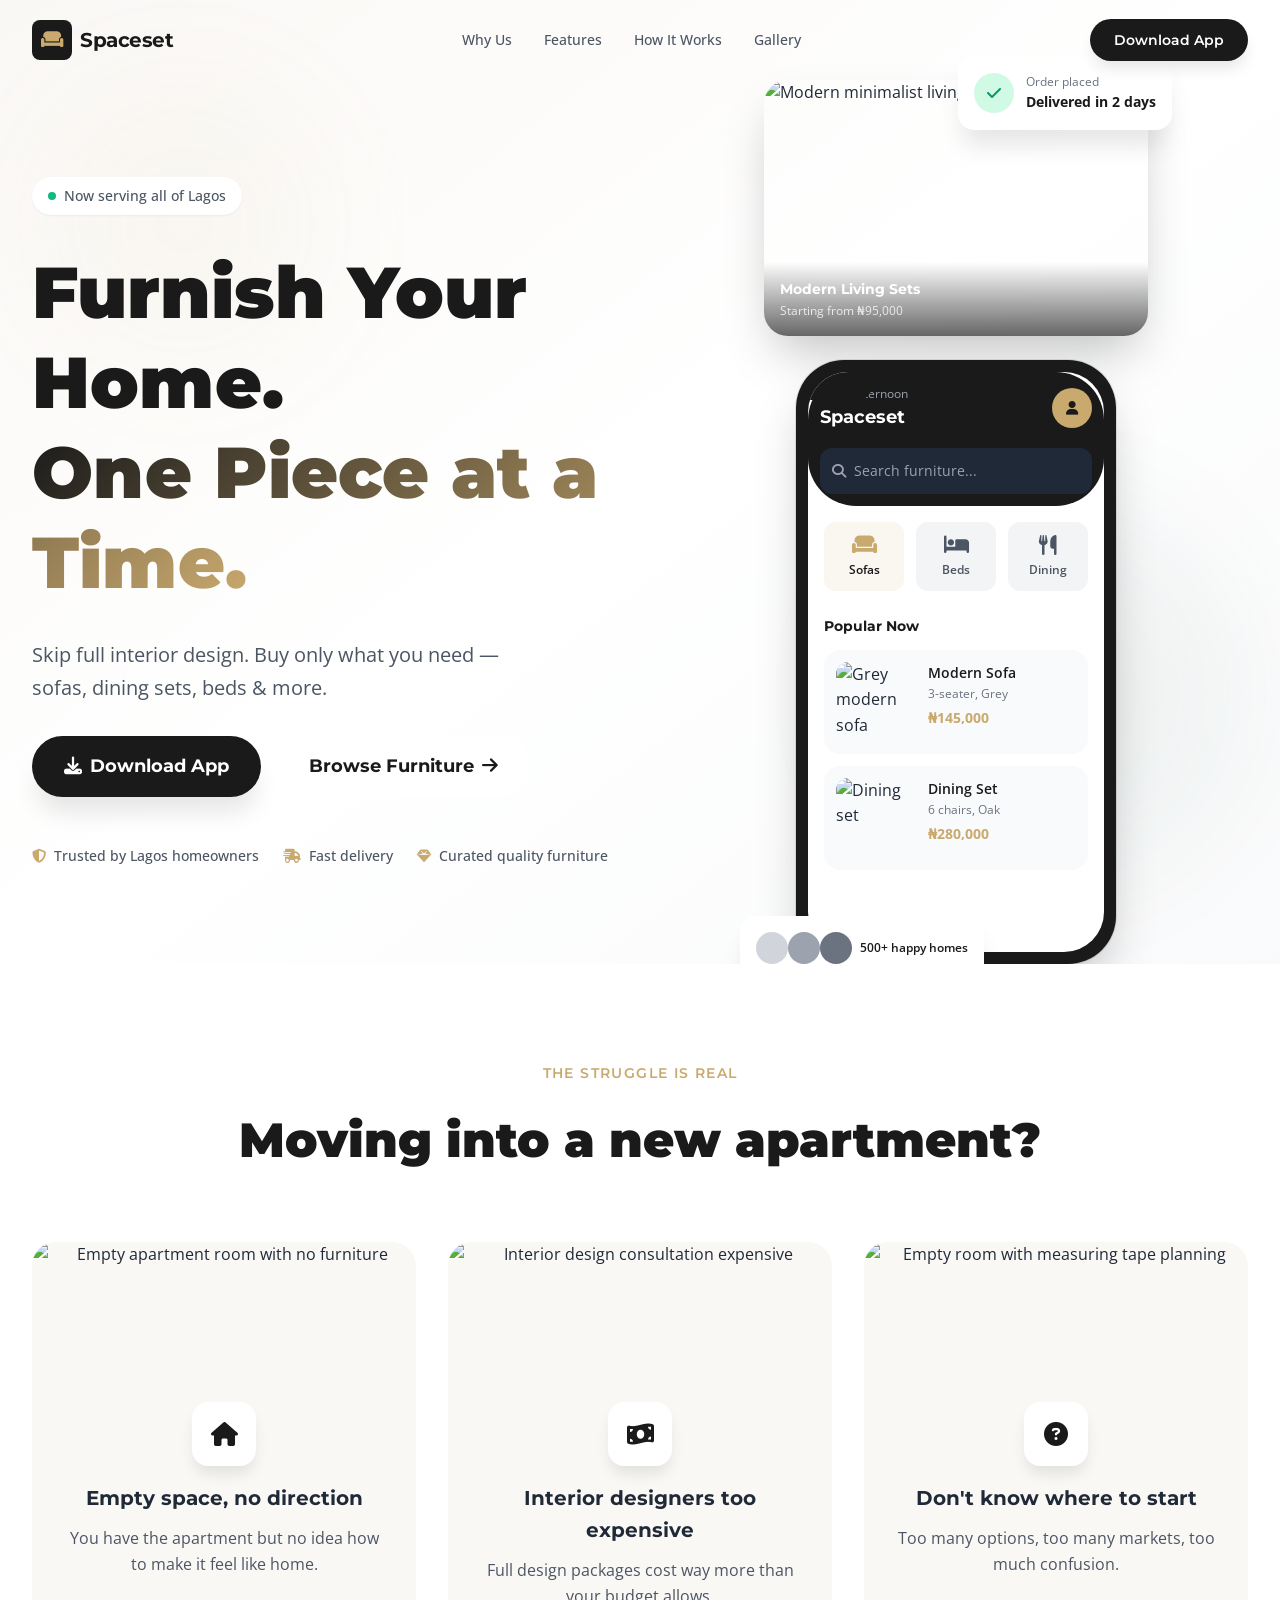
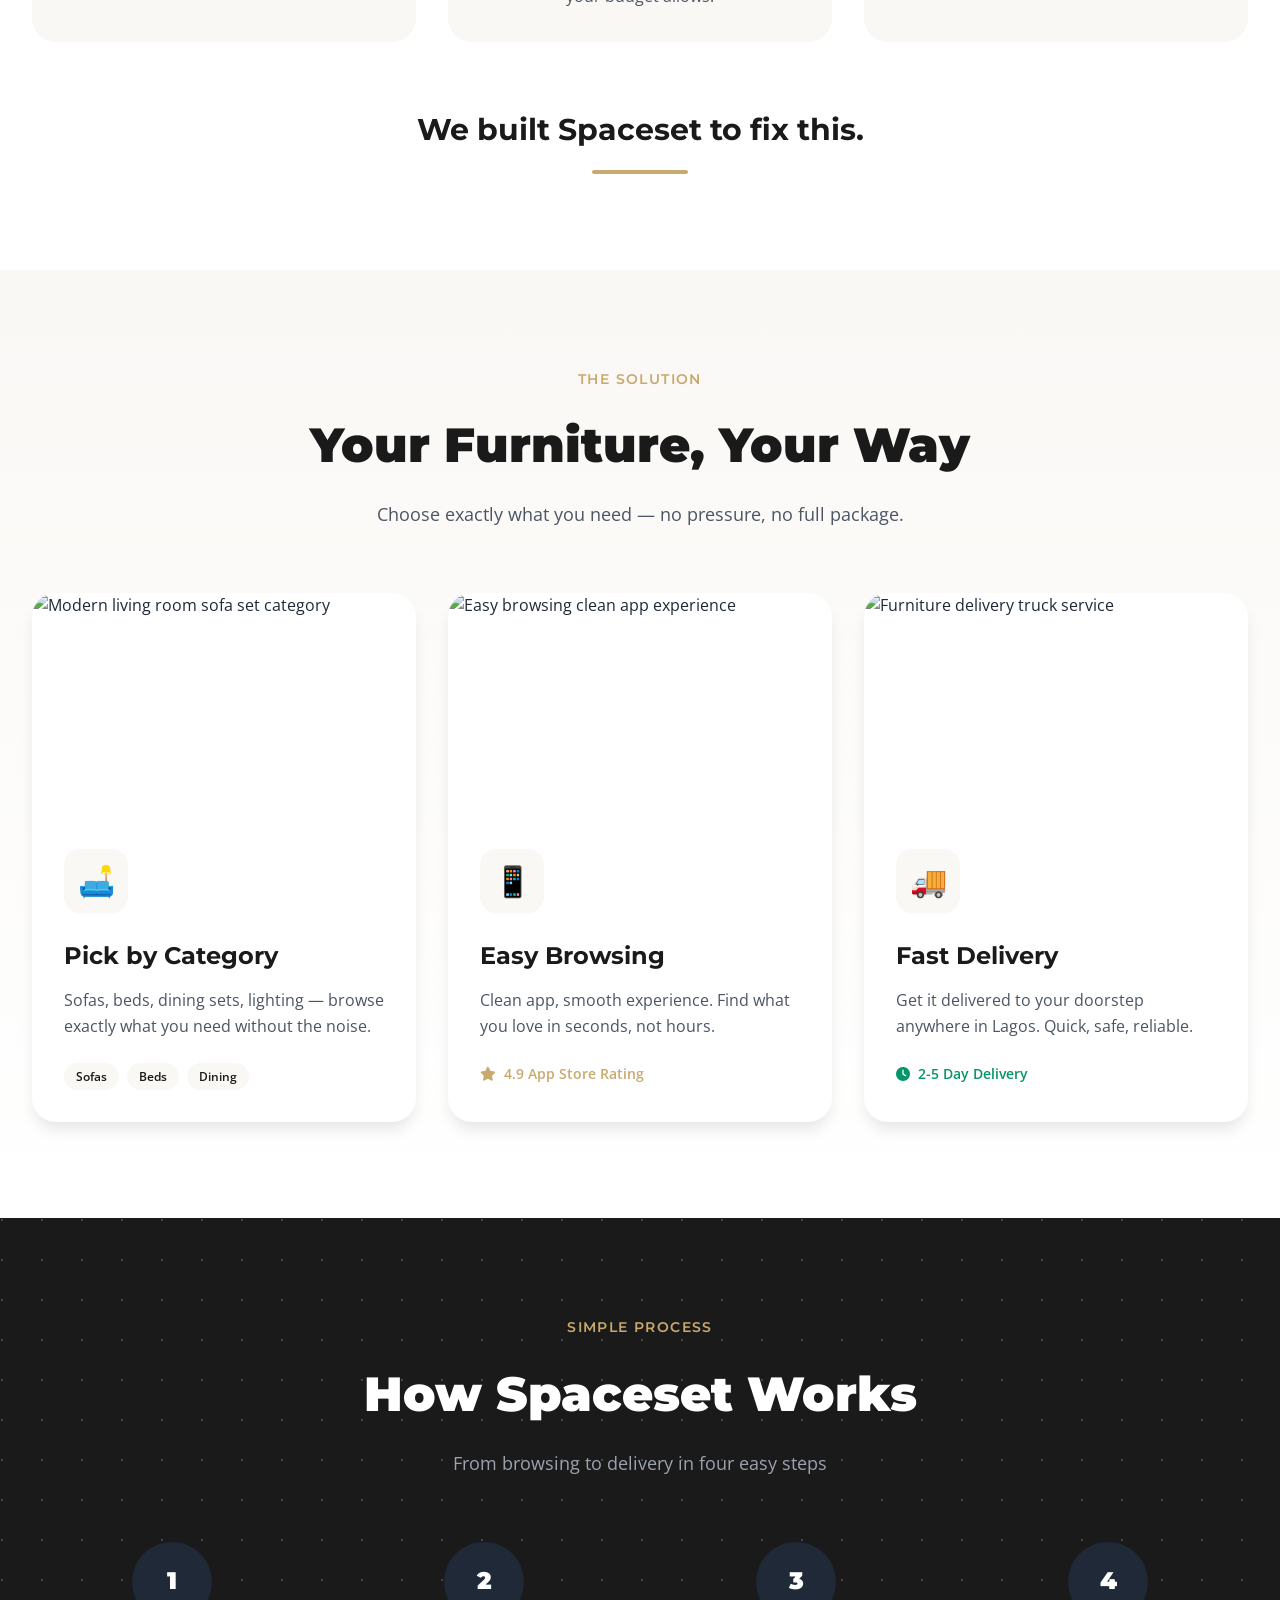
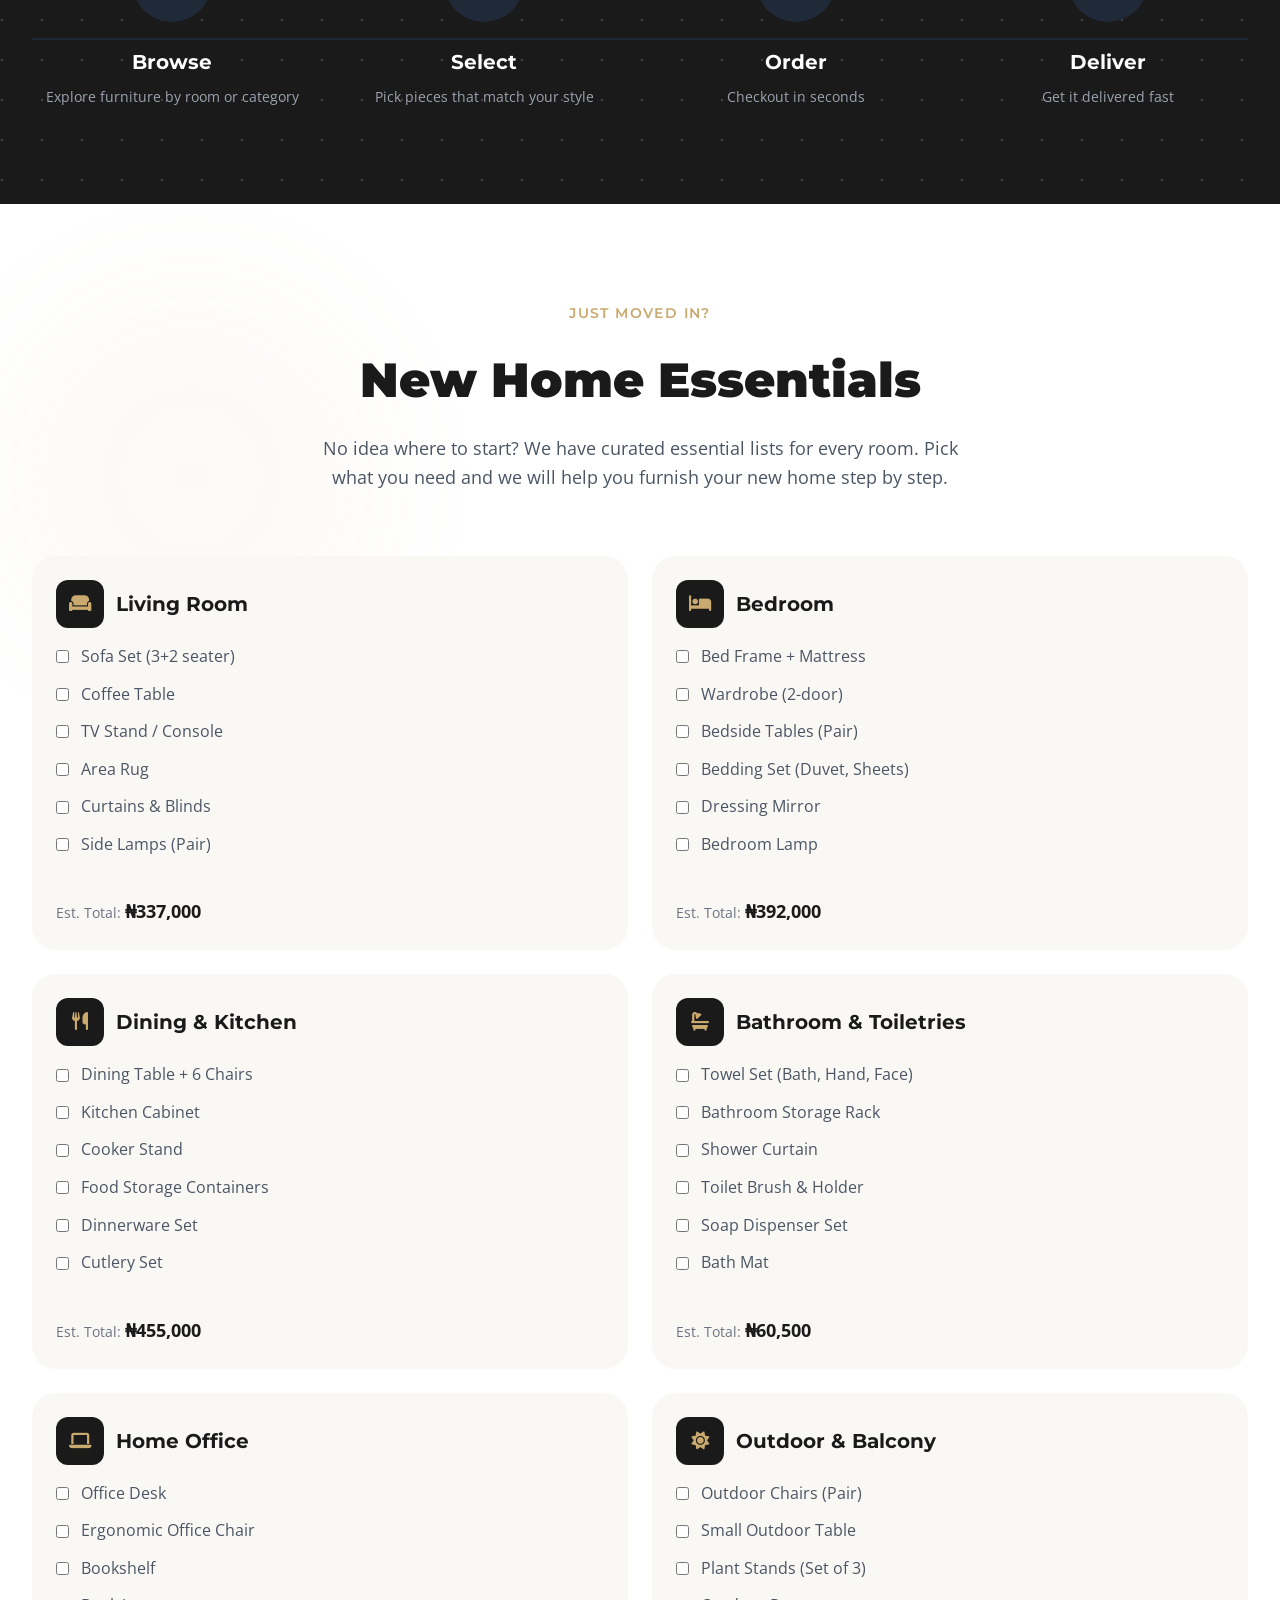
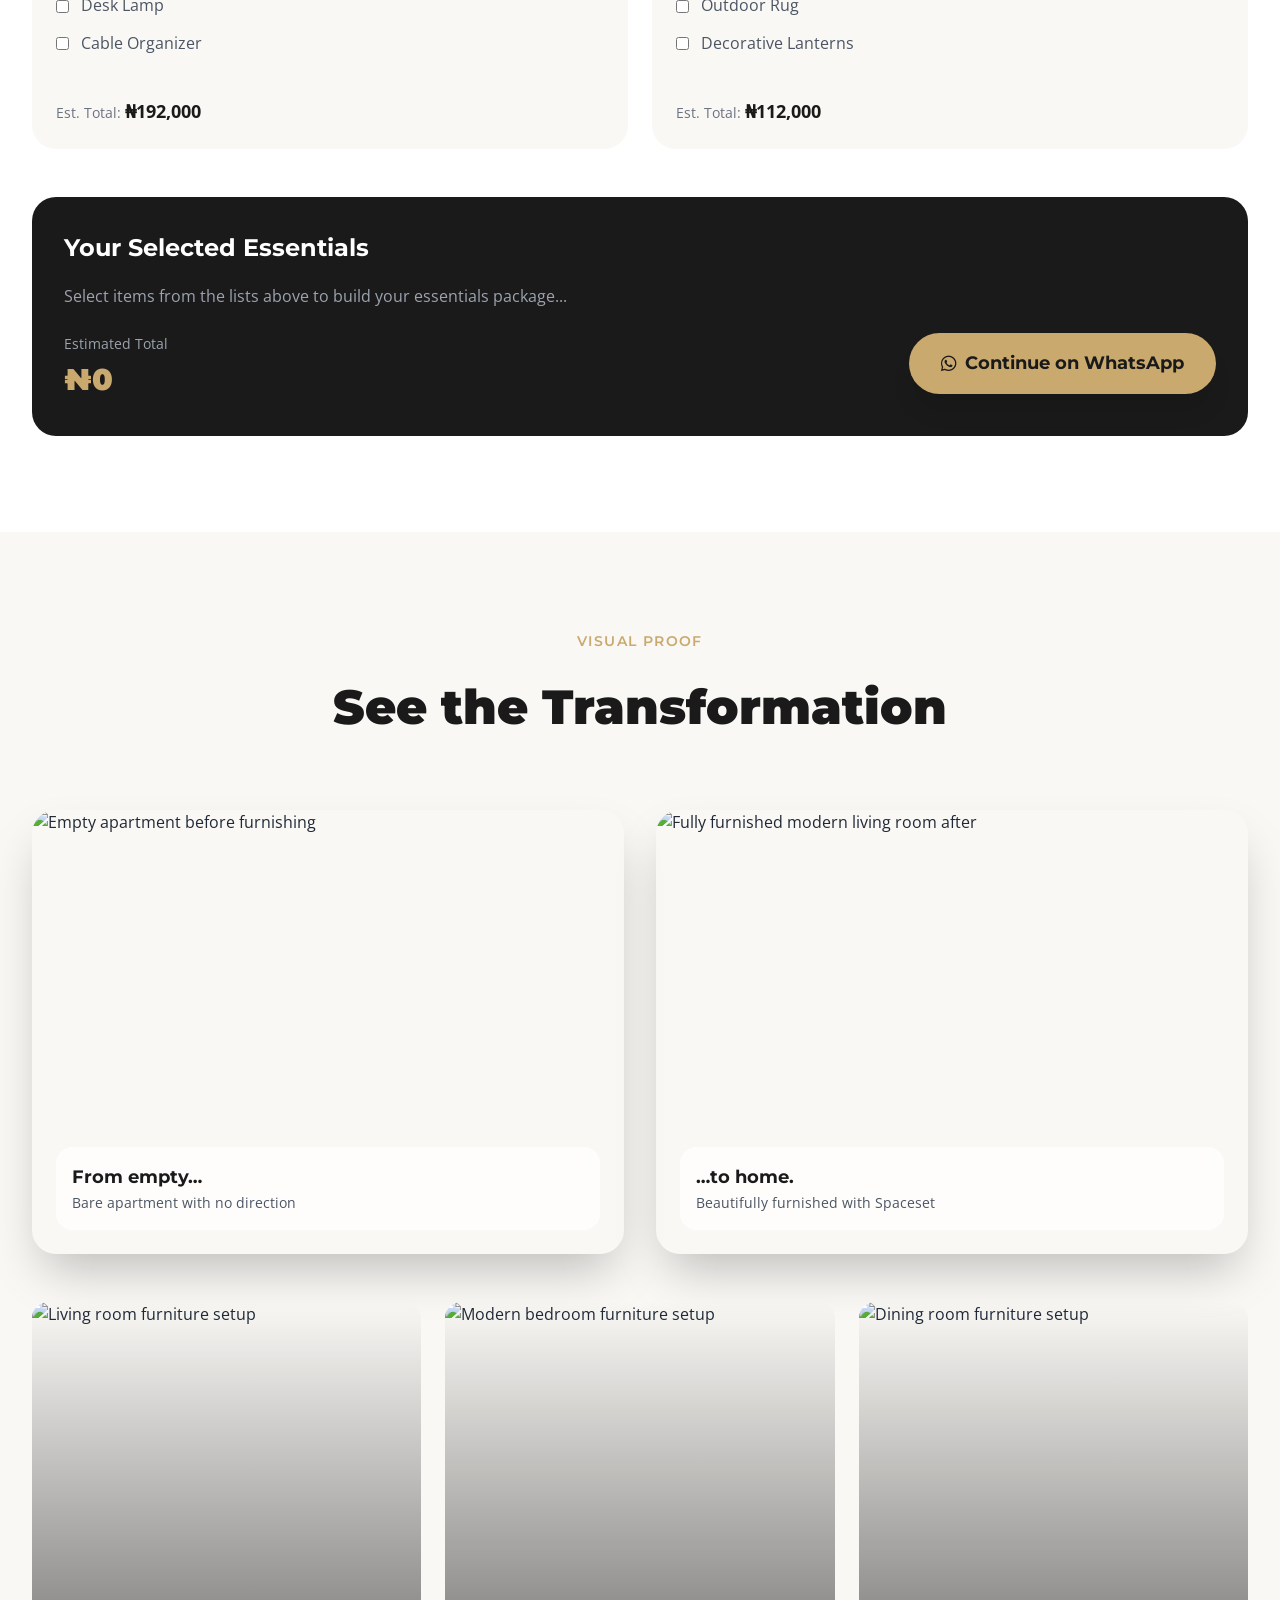
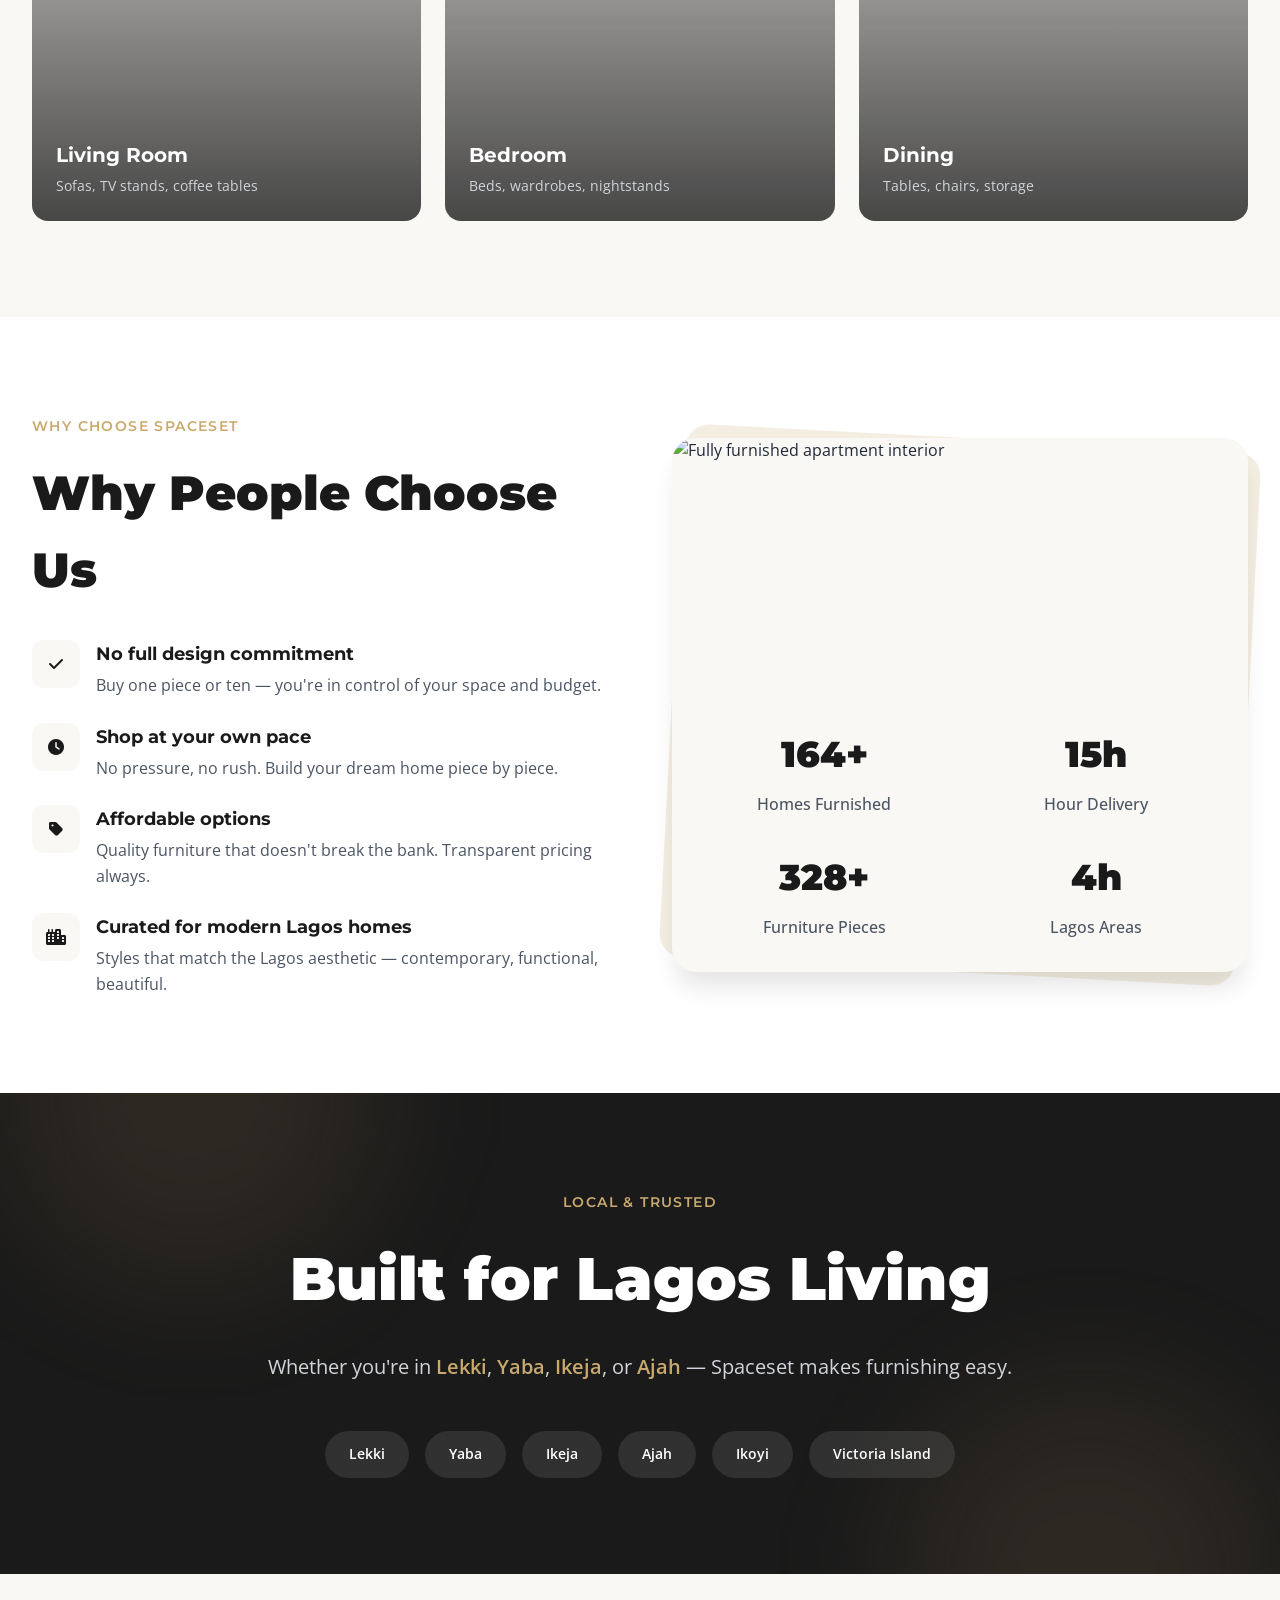
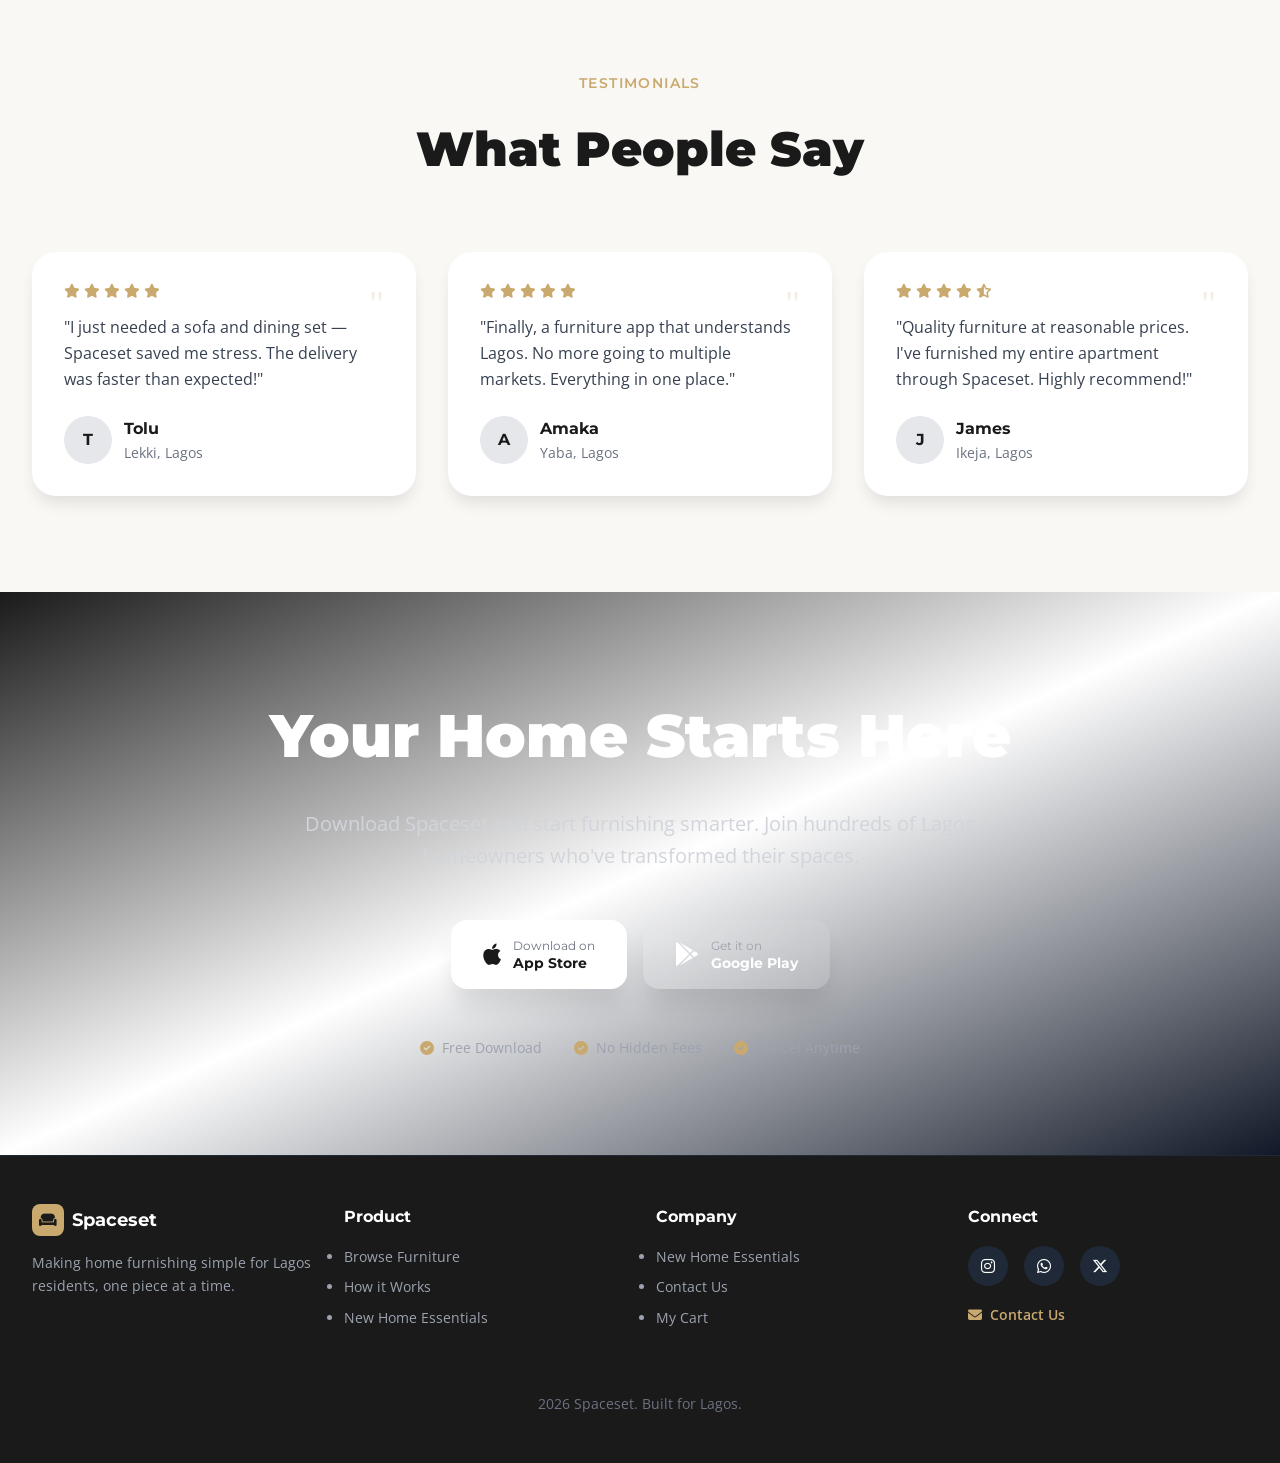
==== commit 86be98d3: "Update Instagram and WhatsApp links in index.html" ====
--- a/index.html
+++ b/index.html
@@ -2923,10 +2923,10 @@
                 <div>
                     <h4 class="font-heading font-bold mb-4">Connect</h4>
                     <div class="flex gap-4">
-                        <a href="https://instagram.com/spaceset.ng" target="_blank" rel="noopener noreferrer" class="w-10 h-10 bg-gray-800 rounded-full flex items-center justify-center hover:bg-accent hover:text-primary transition-all" title="Follow us on Instagram">
+                        <a href="https://instagram.com/spacesetng" target="_blank" rel="noopener noreferrer" class="w-10 h-10 bg-gray-800 rounded-full flex items-center justify-center hover:bg-accent hover:text-primary transition-all" title="Follow us on Instagram">
                             <i class="fab fa-instagram"></i>
                         </a>
-                        <a href="https://wa.me/2348012345678?text=Hi%20Spaceset!%20I%20am%20interested%20in%20furnishing%20my%20home." target="_blank" rel="noopener noreferrer" class="w-10 h-10 bg-gray-800 rounded-full flex items-center justify-center hover:bg-accent hover:text-primary transition-all" title="Chat on WhatsApp">
+                        <a href="https://wa.me/2349133588720?text=Hi%20Spaceset!%20I%20am%20interested%20in%20furnishing%20my%20home." target="_blank" rel="noopener noreferrer" class="w-10 h-10 bg-gray-800 rounded-full flex items-center justify-center hover:bg-accent hover:text-primary transition-all" title="Chat on WhatsApp">
                             <i class="fab fa-whatsapp"></i>
                         </a>
                         <a href="https://twitter.com/spacesetng" target="_blank" rel="noopener noreferrer" class="w-10 h-10 bg-gray-800 rounded-full flex items-center justify-center hover:bg-accent hover:text-primary transition-all" title="Follow us on X">
@@ -3055,7 +3055,7 @@
                 // Update WhatsApp link with selected items
                 const itemsText = selectedItems.map(i => `- ${i.name}: ₦${i.price.toLocaleString()}`).join('%0A');
                 const message = `Hi Spaceset!%0A%0AI am furnishing my new home and selected these essentials:%0A${itemsText}%0A%0ATotal: ₦${total.toLocaleString()}%0A%0APlease help me proceed with my order.`;
-                checkoutBtn.href = `https://wa.me/2348012345678?text=${message}`;
+                checkoutBtn.href = `https://wa.me/2349133588720?text=${message}`;
             }
         }
 
